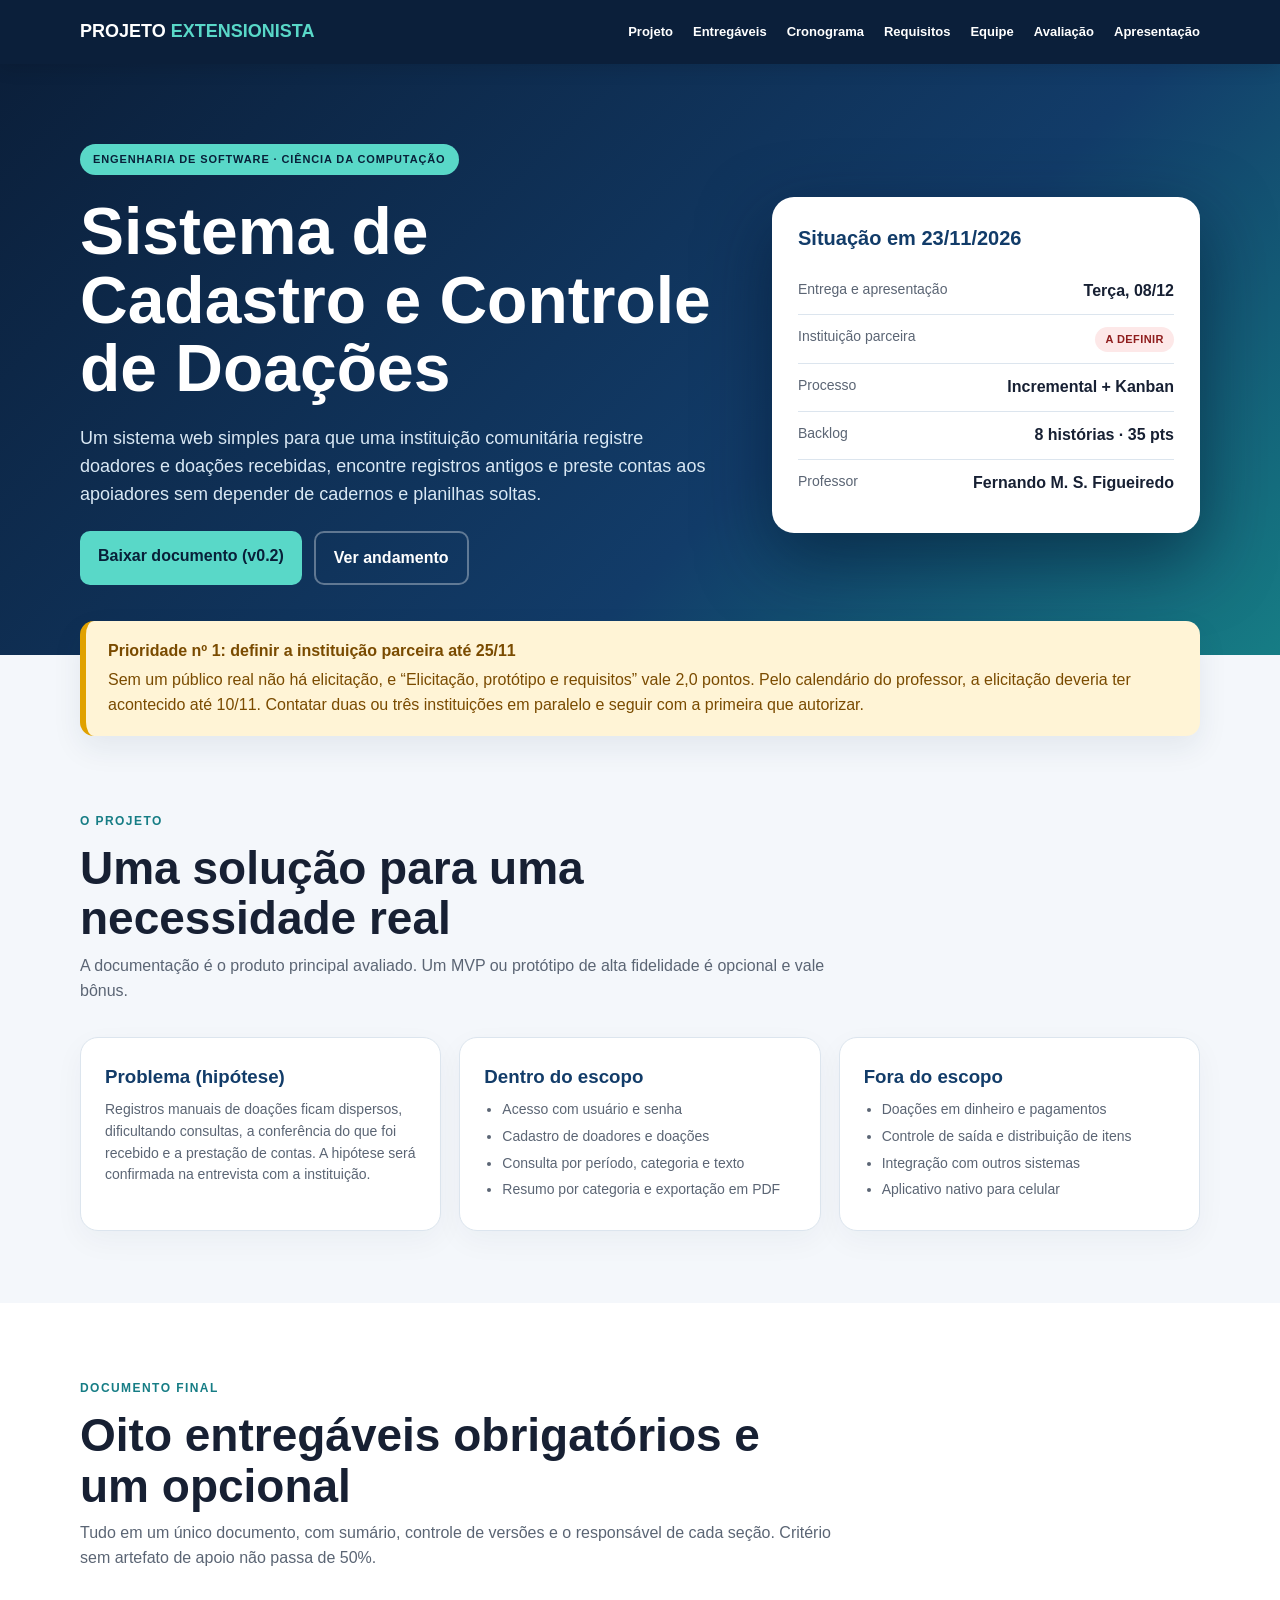
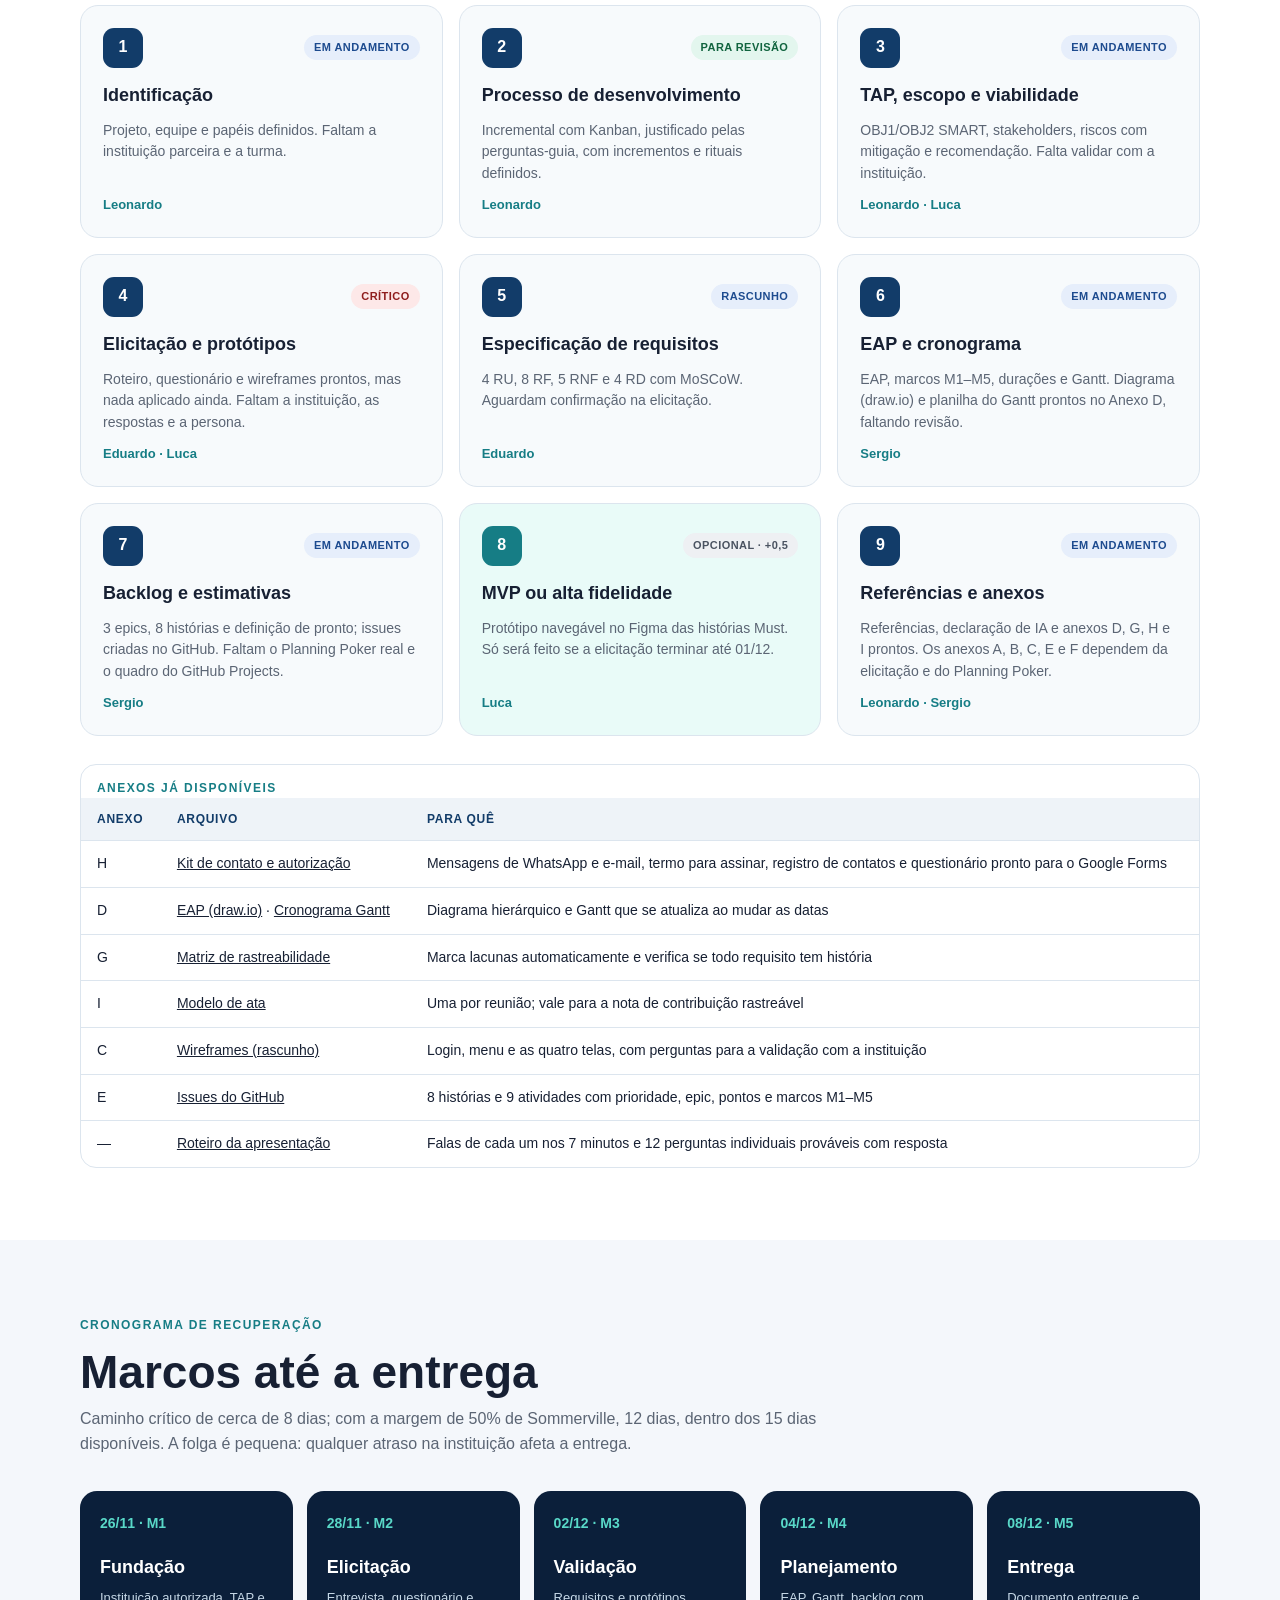
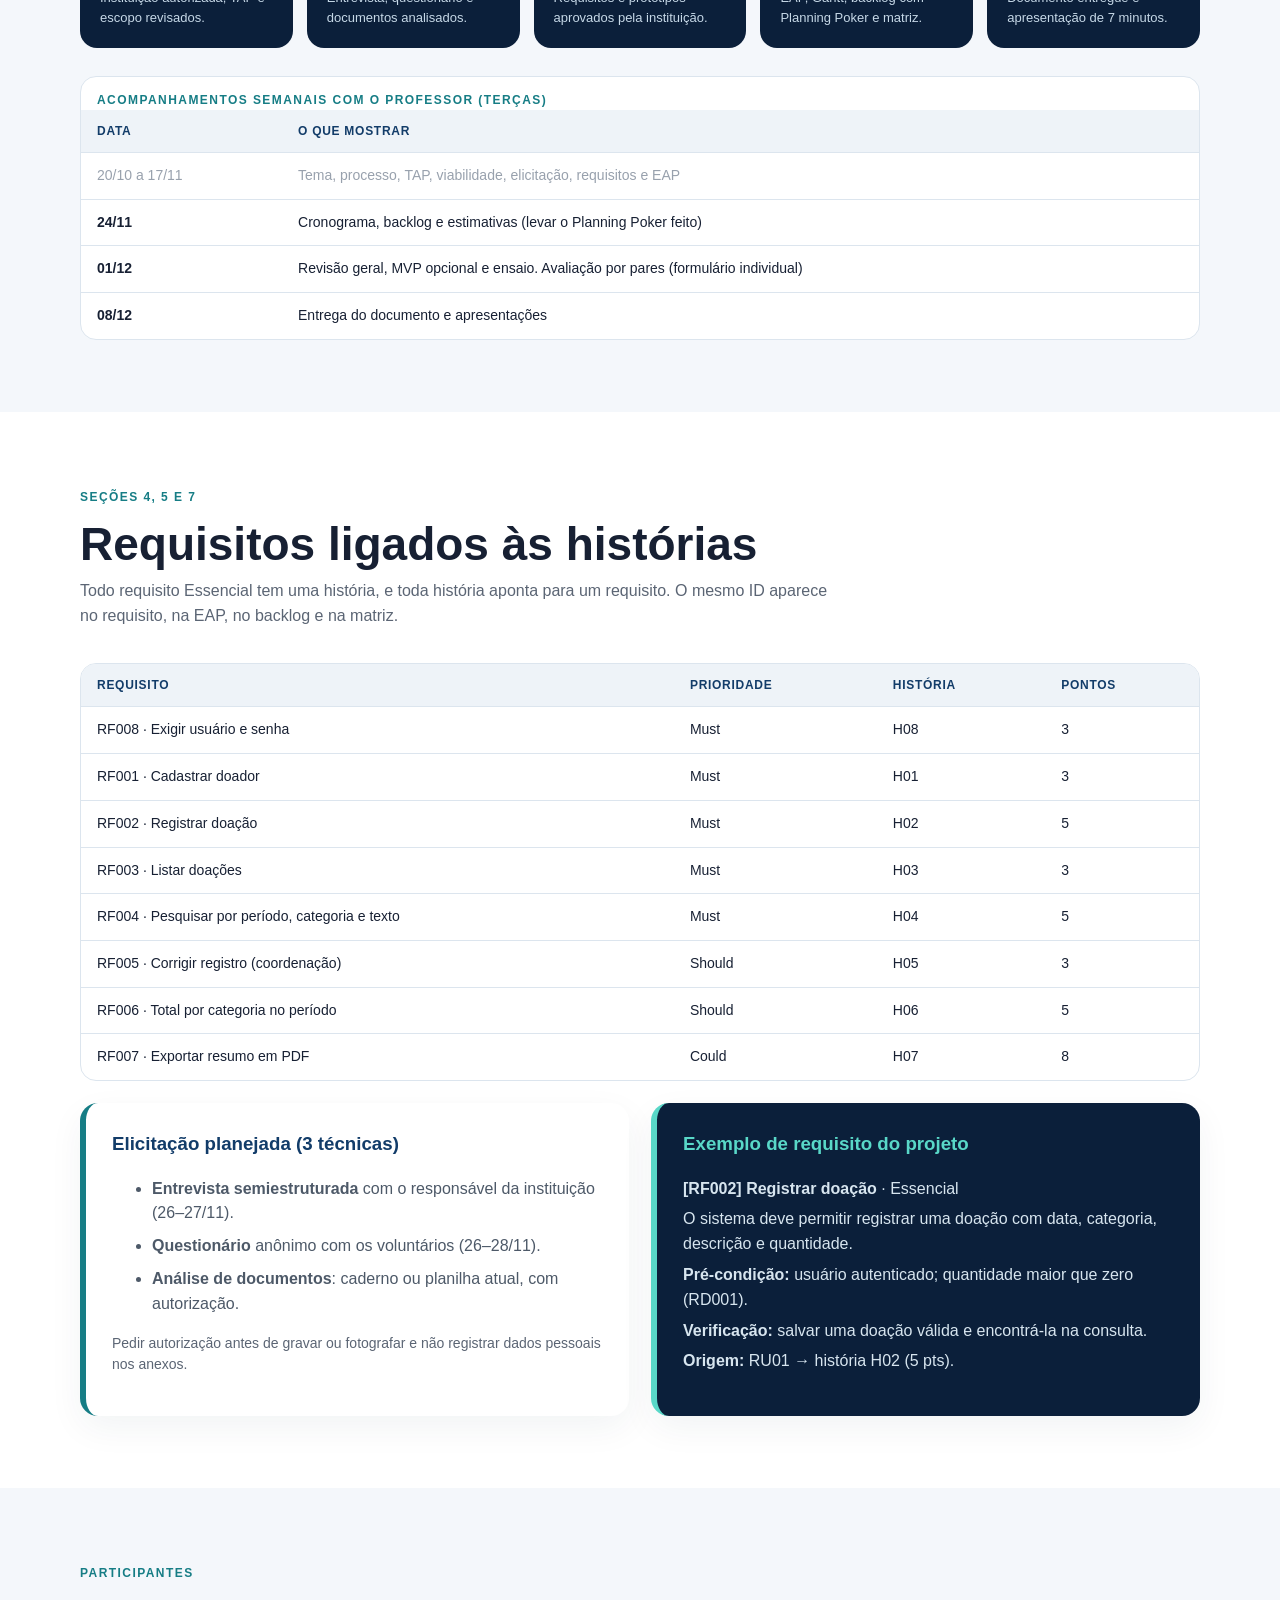
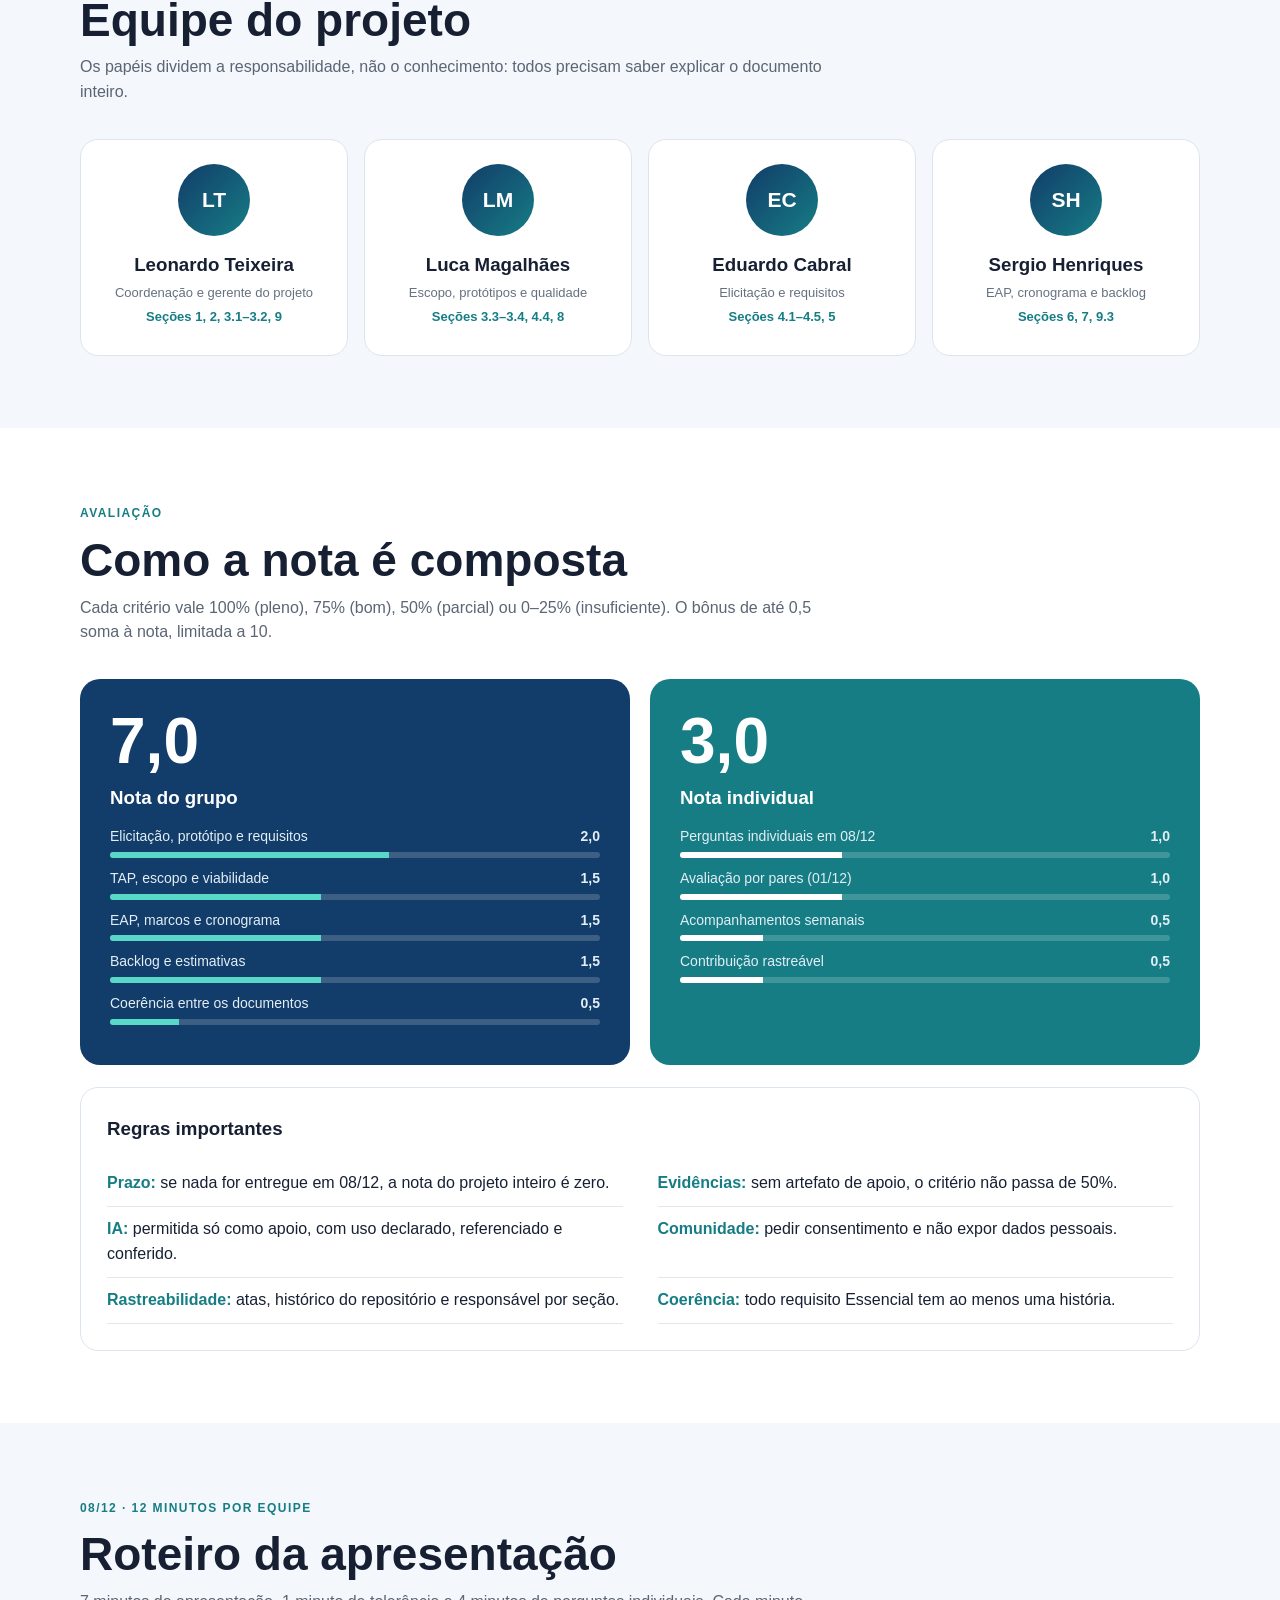
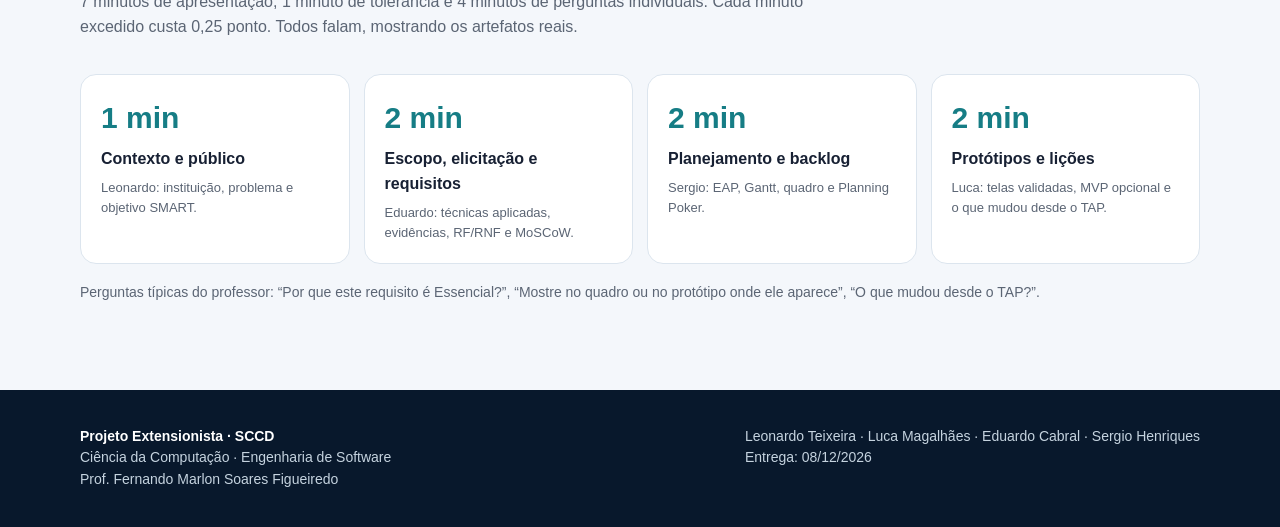
==== index.html @ d663e495 "Adiciona wireframes, roteiro da apresentação e link do backlog - anexos/C_Wireframes_rascunho.drawio" ====
<!DOCTYPE html>
<html lang="pt-BR">
<head>
<meta charset="UTF-8">
<meta name="viewport" content="width=device-width, initial-scale=1">
<meta name="description" content="Portal da equipe do Projeto Extensionista de Engenharia de Software: Sistema de Cadastro e Controle de Doações (SCCD).">
<title>SCCD · Projeto Extensionista</title>
<style>
  :root {
    --navy: #0b1f3a;
    --navy-2: #123c69;
    --teal: #167d85;
    --mint: #59d8c8;
    --ink: #172033;
    --muted: #5b6574;
    --line: #dce5ee;
    --bg: #f4f7fb;
    --card: #ffffff;
    --warn-bg: #fff4d6;
    --warn-ink: #7a4b00;
    --ok-bg: #e3f6ee;
    --ok-ink: #11643f;
    --todo-bg: #fde8e8;
    --todo-ink: #8f1d1d;
    --wip-bg: #e6eefb;
    --wip-ink: #1d4b8f;
  }
  * { box-sizing: border-box; }
  html { scroll-behavior: smooth; }
  body {
    margin: 0;
    font-family: Arial, Helvetica, sans-serif;
    background: var(--bg);
    color: var(--ink);
    line-height: 1.55;
  }
  a { color: inherit; }
  .container { width: min(1120px, 100% - 32px); margin: auto; }
  section[id], main[id] { scroll-margin-top: 80px; }

  /* Cabeçalho */
  .top { background: var(--navy); color: #fff; position: sticky; top: 0; z-index: 10; box-shadow: 0 3px 18px #0002; }
  .top .container { min-height: 64px; display: flex; align-items: center; justify-content: space-between; gap: 20px; }
  .logo { font-weight: 800; font-size: 18px; text-decoration: none; white-space: nowrap; }
  .logo span { color: var(--mint); }
  .nav { display: flex; gap: 20px; overflow-x: auto; scrollbar-width: none; }
  .nav::-webkit-scrollbar { display: none; }
  .nav a { text-decoration: none; font-size: 13px; font-weight: 700; white-space: nowrap; padding: 8px 0; }
  .nav a:hover, .nav a:focus-visible { color: var(--mint); }

  /* Hero */
  .hero { background: linear-gradient(135deg, var(--navy) 0%, var(--navy-2) 62%, var(--teal) 100%); color: #fff; padding: 80px 0 70px; }
  .hero-grid { display: grid; grid-template-columns: 1.2fr .8fr; gap: 50px; align-items: center; }
  .pill { display: inline-block; background: var(--mint); color: #082039; border-radius: 99px; padding: 7px 13px; font-size: 11px; font-weight: 800; letter-spacing: .08em; text-transform: uppercase; }
  .hero h1 { font-size: clamp(38px, 5.5vw, 66px); line-height: 1.04; margin: 22px 0; }
  .hero p { font-size: 18px; color: #d9e8f4; max-width: 680px; }
  .btns { display: flex; flex-wrap: wrap; gap: 12px; margin-top: 22px; }
  .btn { display: inline-block; background: var(--mint); color: #082039; text-decoration: none; font-weight: 800; padding: 13px 18px; border-radius: 10px; }
  .btn.ghost { background: transparent; color: #fff; border: 2px solid #ffffff55; }
  .hero-card { background: var(--card); color: var(--ink); border-radius: 22px; padding: 26px; box-shadow: 0 25px 70px #00152b88; }
  .hero-card h2 { margin: 0 0 14px; color: var(--navy-2); font-size: 20px; }
  .hero-card dl { margin: 0; }
  .hero-card dl div { display: flex; justify-content: space-between; gap: 14px; padding: 11px 0; border-bottom: 1px solid var(--line); }
  .hero-card dl div:last-child { border: 0; }
  .hero-card dt { color: var(--muted); font-size: 14px; }
  .hero-card dd { margin: 0; font-weight: 700; text-align: right; }

  /* Alerta */
  .alert { background: var(--warn-bg); color: var(--warn-ink); border-left: 6px solid #e0a100; border-radius: 14px; padding: 18px 22px; margin-top: -34px; position: relative; box-shadow: 0 12px 30px #18314f14; }
  .alert strong { display: block; font-size: 16px; margin-bottom: 4px; }
  .alert p { margin: 0; }

  /* Seções */
  .section { padding: 72px 0; }
  .section.alt { background: var(--card); }
  .head { max-width: 760px; margin-bottom: 34px; }
  .kicker { color: var(--teal); font-weight: 800; text-transform: uppercase; letter-spacing: .12em; font-size: 12px; }
  .head h2 { font-size: clamp(30px, 4vw, 46px); line-height: 1.1; margin: 10px 0; }
  .head p { color: var(--muted); margin: 0; }

  .about { display: grid; grid-template-columns: repeat(3, 1fr); gap: 18px; }
  .info { background: var(--card); border: 1px solid var(--line); border-radius: 18px; padding: 24px; box-shadow: 0 10px 30px #18314f0b; }
  .info h3 { margin: 0 0 8px; color: var(--navy-2); }
  .info p, .info li { margin: 0; color: var(--muted); font-size: 14px; }
  .info ul { margin: 0; padding-left: 18px; }
  .info li { margin: 5px 0; }

  /* Status */
  .badge { display: inline-block; font-size: 11px; font-weight: 800; letter-spacing: .04em; text-transform: uppercase; border-radius: 99px; padding: 4px 10px; }
  .b-ok { background: var(--ok-bg); color: var(--ok-ink); }
  .b-wip { background: var(--wip-bg); color: var(--wip-ink); }
  .b-todo { background: var(--todo-bg); color: var(--todo-ink); }
  .b-opt { background: #eef0f3; color: #4a5361; }

  .deliverables { display: grid; grid-template-columns: repeat(3, 1fr); gap: 16px; }
  .card { background: #f7fafc; border: 1px solid var(--line); border-radius: 18px; padding: 22px; display: flex; flex-direction: column; gap: 10px; transition: transform .2s, border-color .2s, box-shadow .2s; }
  .card:hover { transform: translateY(-4px); border-color: var(--mint); box-shadow: 0 15px 35px #18314f17; }
  .card-top { display: flex; align-items: center; justify-content: space-between; gap: 10px; }
  .num { width: 40px; height: 40px; border-radius: 11px; background: var(--navy-2); color: #fff; display: grid; place-items: center; font-weight: 800; }
  .card h3 { font-size: 18px; margin: 4px 0 0; }
  .card p { font-size: 14px; color: var(--muted); margin: 0; }
  .card .who { font-size: 13px; font-weight: 700; color: var(--teal); margin-top: auto; }
  .card.optional { background: #e9fbf8; }
  .card.optional .num { background: var(--teal); }

  /* Cronograma */
  .timeline { display: grid; grid-template-columns: repeat(5, 1fr); gap: 14px; }
  .step { background: var(--navy); color: #fff; border-radius: 17px; padding: 20px; }
  .step .date { color: var(--mint); font-weight: 800; font-size: 14px; }
  .step h3 { margin: 18px 0 6px; font-size: 18px; }
  .step p { font-size: 13px; color: #c6d8e7; margin: 0; }
  .table-wrap { overflow-x: auto; margin-top: 28px; background: var(--card); border: 1px solid var(--line); border-radius: 16px; }
  table { width: 100%; border-collapse: collapse; font-size: 14px; }
  th, td { text-align: left; padding: 12px 16px; border-bottom: 1px solid var(--line); vertical-align: top; }
  th { background: #eef3f8; color: var(--navy-2); font-size: 12px; text-transform: uppercase; letter-spacing: .06em; }
  tr:last-child td { border-bottom: 0; }
  td.past { color: #98a1ad; }

  /* Requisitos */
  .requirements { display: grid; grid-template-columns: 1fr 1fr; gap: 22px; }
  .panel { background: var(--card); border-radius: 18px; padding: 26px; border-left: 6px solid var(--teal); box-shadow: 0 12px 35px #18314f0e; }
  .panel h3 { color: var(--navy-2); margin-top: 0; }
  .panel li { margin: 8px 0; color: #4d5968; }
  .panel.dark { background: var(--navy); color: #fff; border-left-color: var(--mint); }
  .panel.dark h3 { color: var(--mint); }
  .panel.dark p { color: #d7e5ef; margin: 6px 0; }

  /* Equipe */
  .team { display: grid; grid-template-columns: repeat(4, 1fr); gap: 16px; }
  .member { background: var(--card); border-radius: 18px; padding: 24px; border: 1px solid var(--line); text-align: center; }
  .avatar { width: 72px; height: 72px; margin: 0 auto 14px; border-radius: 50%; display: grid; place-items: center; background: linear-gradient(135deg, var(--navy-2), var(--teal)); color: #fff; font-size: 21px; font-weight: 800; }
  .member h3 { margin: 4px 0; }
  .member p { font-size: 13px; color: #667180; margin: 4px 0; }
  .member .secs { font-weight: 700; color: var(--teal); }

  /* Avaliação */
  .score { display: grid; grid-template-columns: 1fr 1fr; gap: 20px; }
  .scorebox { border-radius: 20px; padding: 30px; background: var(--navy-2); color: #fff; }
  .scorebox.green { background: var(--teal); }
  .scorebox strong { font-size: 64px; line-height: 1; }
  .scorebox h3 { margin: 10px 0 14px; }
  .bar-row { display: grid; grid-template-columns: 1fr auto; gap: 4px 12px; font-size: 14px; margin: 10px 0; color: #e3eef6; }
  .bar { grid-column: 1 / -1; height: 6px; background: #ffffff2e; border-radius: 99px; overflow: hidden; }
  .bar i { display: block; height: 100%; background: var(--mint); }
  .scorebox.green .bar i { background: #fff; }
  .rules { margin-top: 22px; background: var(--card); border-radius: 18px; padding: 26px; border: 1px solid var(--line); }
  .rules h3 { margin-top: 0; }
  .rules-grid { display: grid; grid-template-columns: repeat(2, 1fr); gap: 0 35px; }
  .rules p { margin: 0; padding: 10px 0; border-bottom: 1px solid #e1e7ed; }
  .rules b { color: var(--teal); }

  /* Apresentação */
  .pitch { display: grid; grid-template-columns: repeat(4, 1fr); gap: 14px; }
  .slot { background: var(--card); border: 1px solid var(--line); border-radius: 16px; padding: 20px; }
  .slot .min { font-size: 30px; font-weight: 800; color: var(--teal); }
  .slot h3 { margin: 6px 0; font-size: 16px; }
  .slot p { margin: 0; font-size: 13px; color: var(--muted); }
  .note { margin-top: 18px; color: var(--muted); font-size: 14px; }

  .footer { background: #08182c; color: #c5d3df; padding: 36px 0; font-size: 14px; }
  .footer .container { display: flex; justify-content: space-between; gap: 20px; flex-wrap: wrap; }
  .footer strong { color: #fff; }

  @media (max-width: 900px) {
    .hero-grid, .requirements { grid-template-columns: 1fr; }
    .about, .deliverables, .team, .pitch { grid-template-columns: repeat(2, 1fr); }
    .timeline { grid-template-columns: repeat(2, 1fr); }
    .logo { font-size: 16px; }
  }
  @media (max-width: 560px) {
    .about, .deliverables, .team, .score, .rules-grid, .timeline, .pitch { grid-template-columns: 1fr; }
    .top .container { flex-direction: column; align-items: flex-start; gap: 0; padding: 10px 0 2px; }
    .nav { width: 100%; gap: 16px; }
    .hero { padding: 48px 0 64px; }
    .section { padding: 56px 0; }
    .hero-card dl div { flex-direction: column; gap: 2px; }
    .hero-card dd { text-align: left; }
  }
  @media (prefers-reduced-motion: reduce) {
    html { scroll-behavior: auto; }
    .card, .card:hover { transition: none; transform: none; }
  }
</style>
</head>
<body>
<header class="top">
  <div class="container">
    <a class="logo" href="#inicio">PROJETO <span>EXTENSIONISTA</span></a>
    <nav class="nav" aria-label="Seções">
      <a href="#projeto">Projeto</a>
      <a href="#entregaveis">Entregáveis</a>
      <a href="#cronograma">Cronograma</a>
      <a href="#requisitos">Requisitos</a>
      <a href="#equipe">Equipe</a>
      <a href="#avaliacao">Avaliação</a>
      <a href="#apresentacao">Apresentação</a>
    </nav>
  </div>
</header>

<main id="inicio">
<section class="hero">
  <div class="container hero-grid">
    <div>
      <span class="pill">Engenharia de Software · Ciência da Computação</span>
      <h1>Sistema de Cadastro e Controle de Doações</h1>
      <p>Um sistema web simples para que uma instituição comunitária registre doadores e doações recebidas, encontre registros antigos e preste contas aos apoiadores sem depender de cadernos e planilhas soltas.</p>
      <div class="btns">
        <a class="btn" href="Projeto_Extensionista_Controle_de_Doacoes.docx">Baixar documento (v0.2)</a>
        <a class="btn ghost" href="#entregaveis">Ver andamento</a>
      </div>
    </div>
    <aside class="hero-card" aria-label="Resumo do projeto">
      <h2>Situação em 23/11/2026</h2>
      <dl>
        <div><dt>Entrega e apresentação</dt><dd>Terça, 08/12</dd></div>
        <div><dt>Instituição parceira</dt><dd><span class="badge b-todo">A definir</span></dd></div>
        <div><dt>Processo</dt><dd>Incremental + Kanban</dd></div>
        <div><dt>Backlog</dt><dd>8 histórias · 35 pts</dd></div>
        <div><dt>Professor</dt><dd>Fernando M. S. Figueiredo</dd></div>
      </dl>
    </aside>
  </div>
</section>

<div class="container">
  <div class="alert" role="note">
    <strong>Prioridade nº 1: definir a instituição parceira até 25/11</strong>
    <p>Sem um público real não há elicitação, e “Elicitação, protótipo e requisitos” vale 2,0 pontos. Pelo calendário do professor, a elicitação deveria ter acontecido até 10/11. Contatar duas ou três instituições em paralelo e seguir com a primeira que autorizar.</p>
  </div>
</div>

<section class="section" id="projeto">
  <div class="container">
    <div class="head">
      <span class="kicker">O projeto</span>
      <h2>Uma solução para uma necessidade real</h2>
      <p>A documentação é o produto principal avaliado. Um MVP ou protótipo de alta fidelidade é opcional e vale bônus.</p>
    </div>
    <div class="about">
      <article class="info">
        <h3>Problema (hipótese)</h3>
        <p>Registros manuais de doações ficam dispersos, dificultando consultas, a conferência do que foi recebido e a prestação de contas. A hipótese será confirmada na entrevista com a instituição.</p>
      </article>
      <article class="info">
        <h3>Dentro do escopo</h3>
        <ul>
          <li>Acesso com usuário e senha</li>
          <li>Cadastro de doadores e doações</li>
          <li>Consulta por período, categoria e texto</li>
          <li>Resumo por categoria e exportação em PDF</li>
        </ul>
      </article>
      <article class="info">
        <h3>Fora do escopo</h3>
        <ul>
          <li>Doações em dinheiro e pagamentos</li>
          <li>Controle de saída e distribuição de itens</li>
          <li>Integração com outros sistemas</li>
          <li>Aplicativo nativo para celular</li>
        </ul>
      </article>
    </div>
  </div>
</section>

<section class="section alt" id="entregaveis">
  <div class="container">
    <div class="head">
      <span class="kicker">Documento final</span>
      <h2>Oito entregáveis obrigatórios e um opcional</h2>
      <p>Tudo em um único documento, com sumário, controle de versões e o responsável de cada seção. Critério sem artefato de apoio não passa de 50%.</p>
    </div>
    <div class="deliverables">
      <article class="card">
        <div class="card-top"><span class="num">1</span><span class="badge b-wip">Em andamento</span></div>
        <h3>Identificação</h3>
        <p>Projeto, equipe e papéis definidos. Faltam a instituição parceira e a turma.</p>
        <span class="who">Leonardo</span>
      </article>
      <article class="card">
        <div class="card-top"><span class="num">2</span><span class="badge b-ok">Para revisão</span></div>
        <h3>Processo de desenvolvimento</h3>
        <p>Incremental com Kanban, justificado pelas perguntas-guia, com incrementos e rituais definidos.</p>
        <span class="who">Leonardo</span>
      </article>
      <article class="card">
        <div class="card-top"><span class="num">3</span><span class="badge b-wip">Em andamento</span></div>
        <h3>TAP, escopo e viabilidade</h3>
        <p>OBJ1/OBJ2 SMART, stakeholders, riscos com mitigação e recomendação. Falta validar com a instituição.</p>
        <span class="who">Leonardo · Luca</span>
      </article>
      <article class="card">
        <div class="card-top"><span class="num">4</span><span class="badge b-todo">Crítico</span></div>
        <h3>Elicitação e protótipos</h3>
        <p>Roteiro, questionário e wireframes prontos, mas nada aplicado ainda. Faltam a instituição, as respostas e a persona.</p>
        <span class="who">Eduardo · Luca</span>
      </article>
      <article class="card">
        <div class="card-top"><span class="num">5</span><span class="badge b-wip">Rascunho</span></div>
        <h3>Especificação de requisitos</h3>
        <p>4 RU, 8 RF, 5 RNF e 4 RD com MoSCoW. Aguardam confirmação na elicitação.</p>
        <span class="who">Eduardo</span>
      </article>
      <article class="card">
        <div class="card-top"><span class="num">6</span><span class="badge b-wip">Em andamento</span></div>
        <h3>EAP e cronograma</h3>
        <p>EAP, marcos M1–M5, durações e Gantt. Diagrama (draw.io) e planilha do Gantt prontos no Anexo D, faltando revisão.</p>
        <span class="who">Sergio</span>
      </article>
      <article class="card">
        <div class="card-top"><span class="num">7</span><span class="badge b-wip">Em andamento</span></div>
        <h3>Backlog e estimativas</h3>
        <p>3 epics, 8 histórias e definição de pronto; issues criadas no GitHub. Faltam o Planning Poker real e o quadro do GitHub Projects.</p>
        <span class="who">Sergio</span>
      </article>
      <article class="card optional">
        <div class="card-top"><span class="num">8</span><span class="badge b-opt">Opcional · +0,5</span></div>
        <h3>MVP ou alta fidelidade</h3>
        <p>Protótipo navegável no Figma das histórias Must. Só será feito se a elicitação terminar até 01/12.</p>
        <span class="who">Luca</span>
      </article>
      <article class="card">
        <div class="card-top"><span class="num">9</span><span class="badge b-wip">Em andamento</span></div>
        <h3>Referências e anexos</h3>
        <p>Referências, declaração de IA e anexos D, G, H e I prontos. Os anexos A, B, C, E e F dependem da elicitação e do Planning Poker.</p>
        <span class="who">Leonardo · Sergio</span>
      </article>
    </div>
    <div class="table-wrap">
      <table>
        <caption class="kicker" style="text-align:left;padding:14px 16px 0">Anexos já disponíveis</caption>
        <thead><tr><th>Anexo</th><th>Arquivo</th><th>Para quê</th></tr></thead>
        <tbody>
          <tr><td>H</td><td><a href="anexos/H_Kit_de_contato_e_autorizacao.docx">Kit de contato e autorização</a></td><td>Mensagens de WhatsApp e e-mail, termo para assinar, registro de contatos e questionário pronto para o Google Forms</td></tr>
          <tr><td>D</td><td><a href="anexos/D_EAP.drawio">EAP (draw.io)</a> · <a href="anexos/D_Cronograma_Gantt.xlsx">Cronograma Gantt</a></td><td>Diagrama hierárquico e Gantt que se atualiza ao mudar as datas</td></tr>
          <tr><td>G</td><td><a href="anexos/G_Matriz_de_rastreabilidade.xlsx">Matriz de rastreabilidade</a></td><td>Marca lacunas automaticamente e verifica se todo requisito tem história</td></tr>
          <tr><td>I</td><td><a href="anexos/I_Modelo_de_ata.docx">Modelo de ata</a></td><td>Uma por reunião; vale para a nota de contribuição rastreável</td></tr>
          <tr><td>C</td><td><a href="anexos/C_Wireframes_rascunho.drawio">Wireframes (rascunho)</a></td><td>Login, menu e as quatro telas, com perguntas para a validação com a instituição</td></tr>
          <tr><td>E</td><td><a href="https://github.com/leonardoteixeira01/trabalho-/issues">Issues do GitHub</a></td><td>8 histórias e 9 atividades com prioridade, epic, pontos e marcos M1–M5</td></tr>
          <tr><td>—</td><td><a href="anexos/Roteiro_da_apresentacao.docx">Roteiro da apresentação</a></td><td>Falas de cada um nos 7 minutos e 12 perguntas individuais prováveis com resposta</td></tr>
        </tbody>
      </table>
    </div>
  </div>
</section>

<section class="section" id="cronograma">
  <div class="container">
    <div class="head">
      <span class="kicker">Cronograma de recuperação</span>
      <h2>Marcos até a entrega</h2>
      <p>Caminho crítico de cerca de 8 dias; com a margem de 50% de Sommerville, 12 dias, dentro dos 15 dias disponíveis. A folga é pequena: qualquer atraso na instituição afeta a entrega.</p>
    </div>
    <div class="timeline">
      <article class="step"><span class="date">26/11 · M1</span><h3>Fundação</h3><p>Instituição autorizada, TAP e escopo revisados.</p></article>
      <article class="step"><span class="date">28/11 · M2</span><h3>Elicitação</h3><p>Entrevista, questionário e documentos analisados.</p></article>
      <article class="step"><span class="date">02/12 · M3</span><h3>Validação</h3><p>Requisitos e protótipos aprovados pela instituição.</p></article>
      <article class="step"><span class="date">04/12 · M4</span><h3>Planejamento</h3><p>EAP, Gantt, backlog com Planning Poker e matriz.</p></article>
      <article class="step"><span class="date">08/12 · M5</span><h3>Entrega</h3><p>Documento entregue e apresentação de 7 minutos.</p></article>
    </div>
    <div class="table-wrap">
      <table>
        <caption class="kicker" style="text-align:left;padding:14px 16px 0">Acompanhamentos semanais com o professor (terças)</caption>
        <thead><tr><th>Data</th><th>O que mostrar</th></tr></thead>
        <tbody>
          <tr><td class="past">20/10 a 17/11</td><td class="past">Tema, processo, TAP, viabilidade, elicitação, requisitos e EAP</td></tr>
          <tr><td><b>24/11</b></td><td>Cronograma, backlog e estimativas (levar o Planning Poker feito)</td></tr>
          <tr><td><b>01/12</b></td><td>Revisão geral, MVP opcional e ensaio. Avaliação por pares (formulário individual)</td></tr>
          <tr><td><b>08/12</b></td><td>Entrega do documento e apresentações</td></tr>
        </tbody>
      </table>
    </div>
  </div>
</section>

<section class="section alt" id="requisitos">
  <div class="container">
    <div class="head">
      <span class="kicker">Seções 4, 5 e 7</span>
      <h2>Requisitos ligados às histórias</h2>
      <p>Todo requisito Essencial tem uma história, e toda história aponta para um requisito. O mesmo ID aparece no requisito, na EAP, no backlog e na matriz.</p>
    </div>
    <div class="table-wrap" style="margin-top:0">
      <table>
        <thead><tr><th>Requisito</th><th>Prioridade</th><th>História</th><th>Pontos</th></tr></thead>
        <tbody>
          <tr><td>RF008 · Exigir usuário e senha</td><td>Must</td><td>H08</td><td>3</td></tr>
          <tr><td>RF001 · Cadastrar doador</td><td>Must</td><td>H01</td><td>3</td></tr>
          <tr><td>RF002 · Registrar doação</td><td>Must</td><td>H02</td><td>5</td></tr>
          <tr><td>RF003 · Listar doações</td><td>Must</td><td>H03</td><td>3</td></tr>
          <tr><td>RF004 · Pesquisar por período, categoria e texto</td><td>Must</td><td>H04</td><td>5</td></tr>
          <tr><td>RF005 · Corrigir registro (coordenação)</td><td>Should</td><td>H05</td><td>3</td></tr>
          <tr><td>RF006 · Total por categoria no período</td><td>Should</td><td>H06</td><td>5</td></tr>
          <tr><td>RF007 · Exportar resumo em PDF</td><td>Could</td><td>H07</td><td>8</td></tr>
        </tbody>
      </table>
    </div>
    <div class="requirements" style="margin-top:22px">
      <article class="panel">
        <h3>Elicitação planejada (3 técnicas)</h3>
        <ul>
          <li><b>Entrevista semiestruturada</b> com o responsável da instituição (26–27/11).</li>
          <li><b>Questionário</b> anônimo com os voluntários (26–28/11).</li>
          <li><b>Análise de documentos</b>: caderno ou planilha atual, com autorização.</li>
        </ul>
        <p style="color:var(--muted);font-size:14px">Pedir autorização antes de gravar ou fotografar e não registrar dados pessoais nos anexos.</p>
      </article>
      <article class="panel dark">
        <h3>Exemplo de requisito do projeto</h3>
        <p><b>[RF002] Registrar doação</b> · Essencial</p>
        <p>O sistema deve permitir registrar uma doação com data, categoria, descrição e quantidade.</p>
        <p><b>Pré-condição:</b> usuário autenticado; quantidade maior que zero (RD001).</p>
        <p><b>Verificação:</b> salvar uma doação válida e encontrá-la na consulta.</p>
        <p><b>Origem:</b> RU01 → história H02 (5 pts).</p>
      </article>
    </div>
  </div>
</section>

<section class="section" id="equipe">
  <div class="container">
    <div class="head">
      <span class="kicker">Participantes</span>
      <h2>Equipe do projeto</h2>
      <p>Os papéis dividem a responsabilidade, não o conhecimento: todos precisam saber explicar o documento inteiro.</p>
    </div>
    <div class="team">
      <article class="member"><div class="avatar">LT</div><h3>Leonardo Teixeira</h3><p>Coordenação e gerente do projeto</p><p class="secs">Seções 1, 2, 3.1–3.2, 9</p></article>
      <article class="member"><div class="avatar">LM</div><h3>Luca Magalhães</h3><p>Escopo, protótipos e qualidade</p><p class="secs">Seções 3.3–3.4, 4.4, 8</p></article>
      <article class="member"><div class="avatar">EC</div><h3>Eduardo Cabral</h3><p>Elicitação e requisitos</p><p class="secs">Seções 4.1–4.5, 5</p></article>
      <article class="member"><div class="avatar">SH</div><h3>Sergio Henriques</h3><p>EAP, cronograma e backlog</p><p class="secs">Seções 6, 7, 9.3</p></article>
    </div>
  </div>
</section>

<section class="section alt" id="avaliacao">
  <div class="container">
    <div class="head">
      <span class="kicker">Avaliação</span>
      <h2>Como a nota é composta</h2>
      <p>Cada critério vale 100% (pleno), 75% (bom), 50% (parcial) ou 0–25% (insuficiente). O bônus de até 0,5 soma à nota, limitada a 10.</p>
    </div>
    <div class="score">
      <article class="scorebox">
        <strong>7,0</strong>
        <h3>Nota do grupo</h3>
        <div class="bar-row"><span>Elicitação, protótipo e requisitos</span><b>2,0</b><span class="bar"><i style="width:57%"></i></span></div>
        <div class="bar-row"><span>TAP, escopo e viabilidade</span><b>1,5</b><span class="bar"><i style="width:43%"></i></span></div>
        <div class="bar-row"><span>EAP, marcos e cronograma</span><b>1,5</b><span class="bar"><i style="width:43%"></i></span></div>
        <div class="bar-row"><span>Backlog e estimativas</span><b>1,5</b><span class="bar"><i style="width:43%"></i></span></div>
        <div class="bar-row"><span>Coerência entre os documentos</span><b>0,5</b><span class="bar"><i style="width:14%"></i></span></div>
      </article>
      <article class="scorebox green">
        <strong>3,0</strong>
        <h3>Nota individual</h3>
        <div class="bar-row"><span>Perguntas individuais em 08/12</span><b>1,0</b><span class="bar"><i style="width:33%"></i></span></div>
        <div class="bar-row"><span>Avaliação por pares (01/12)</span><b>1,0</b><span class="bar"><i style="width:33%"></i></span></div>
        <div class="bar-row"><span>Acompanhamentos semanais</span><b>0,5</b><span class="bar"><i style="width:17%"></i></span></div>
        <div class="bar-row"><span>Contribuição rastreável</span><b>0,5</b><span class="bar"><i style="width:17%"></i></span></div>
      </article>
    </div>
    <div class="rules">
      <h3>Regras importantes</h3>
      <div class="rules-grid">
        <p><b>Prazo:</b> se nada for entregue em 08/12, a nota do projeto inteiro é zero.</p>
        <p><b>Evidências:</b> sem artefato de apoio, o critério não passa de 50%.</p>
        <p><b>IA:</b> permitida só como apoio, com uso declarado, referenciado e conferido.</p>
        <p><b>Comunidade:</b> pedir consentimento e não expor dados pessoais.</p>
        <p><b>Rastreabilidade:</b> atas, histórico do repositório e responsável por seção.</p>
        <p><b>Coerência:</b> todo requisito Essencial tem ao menos uma história.</p>
      </div>
    </div>
  </div>
</section>

<section class="section" id="apresentacao">
  <div class="container">
    <div class="head">
      <span class="kicker">08/12 · 12 minutos por equipe</span>
      <h2>Roteiro da apresentação</h2>
      <p>7 minutos de apresentação, 1 minuto de tolerância e 4 minutos de perguntas individuais. Cada minuto excedido custa 0,25 ponto. Todos falam, mostrando os artefatos reais.</p>
    </div>
    <div class="pitch">
      <article class="slot"><span class="min">1 min</span><h3>Contexto e público</h3><p>Leonardo: instituição, problema e objetivo SMART.</p></article>
      <article class="slot"><span class="min">2 min</span><h3>Escopo, elicitação e requisitos</h3><p>Eduardo: técnicas aplicadas, evidências, RF/RNF e MoSCoW.</p></article>
      <article class="slot"><span class="min">2 min</span><h3>Planejamento e backlog</h3><p>Sergio: EAP, Gantt, quadro e Planning Poker.</p></article>
      <article class="slot"><span class="min">2 min</span><h3>Protótipos e lições</h3><p>Luca: telas validadas, MVP opcional e o que mudou desde o TAP.</p></article>
    </div>
    <p class="note">Perguntas típicas do professor: “Por que este requisito é Essencial?”, “Mostre no quadro ou no protótipo onde ele aparece”, “O que mudou desde o TAP?”.</p>
  </div>
</section>
</main>

<footer class="footer">
  <div class="container">
    <div><strong>Projeto Extensionista · SCCD</strong><br>Ciência da Computação · Engenharia de Software<br>Prof. Fernando Marlon Soares Figueiredo</div>
    <div>Leonardo Teixeira · Luca Magalhães · Eduardo Cabral · Sergio Henriques<br>Entrega: 08/12/2026</div>
  </div>
</footer>
</body>
</html>
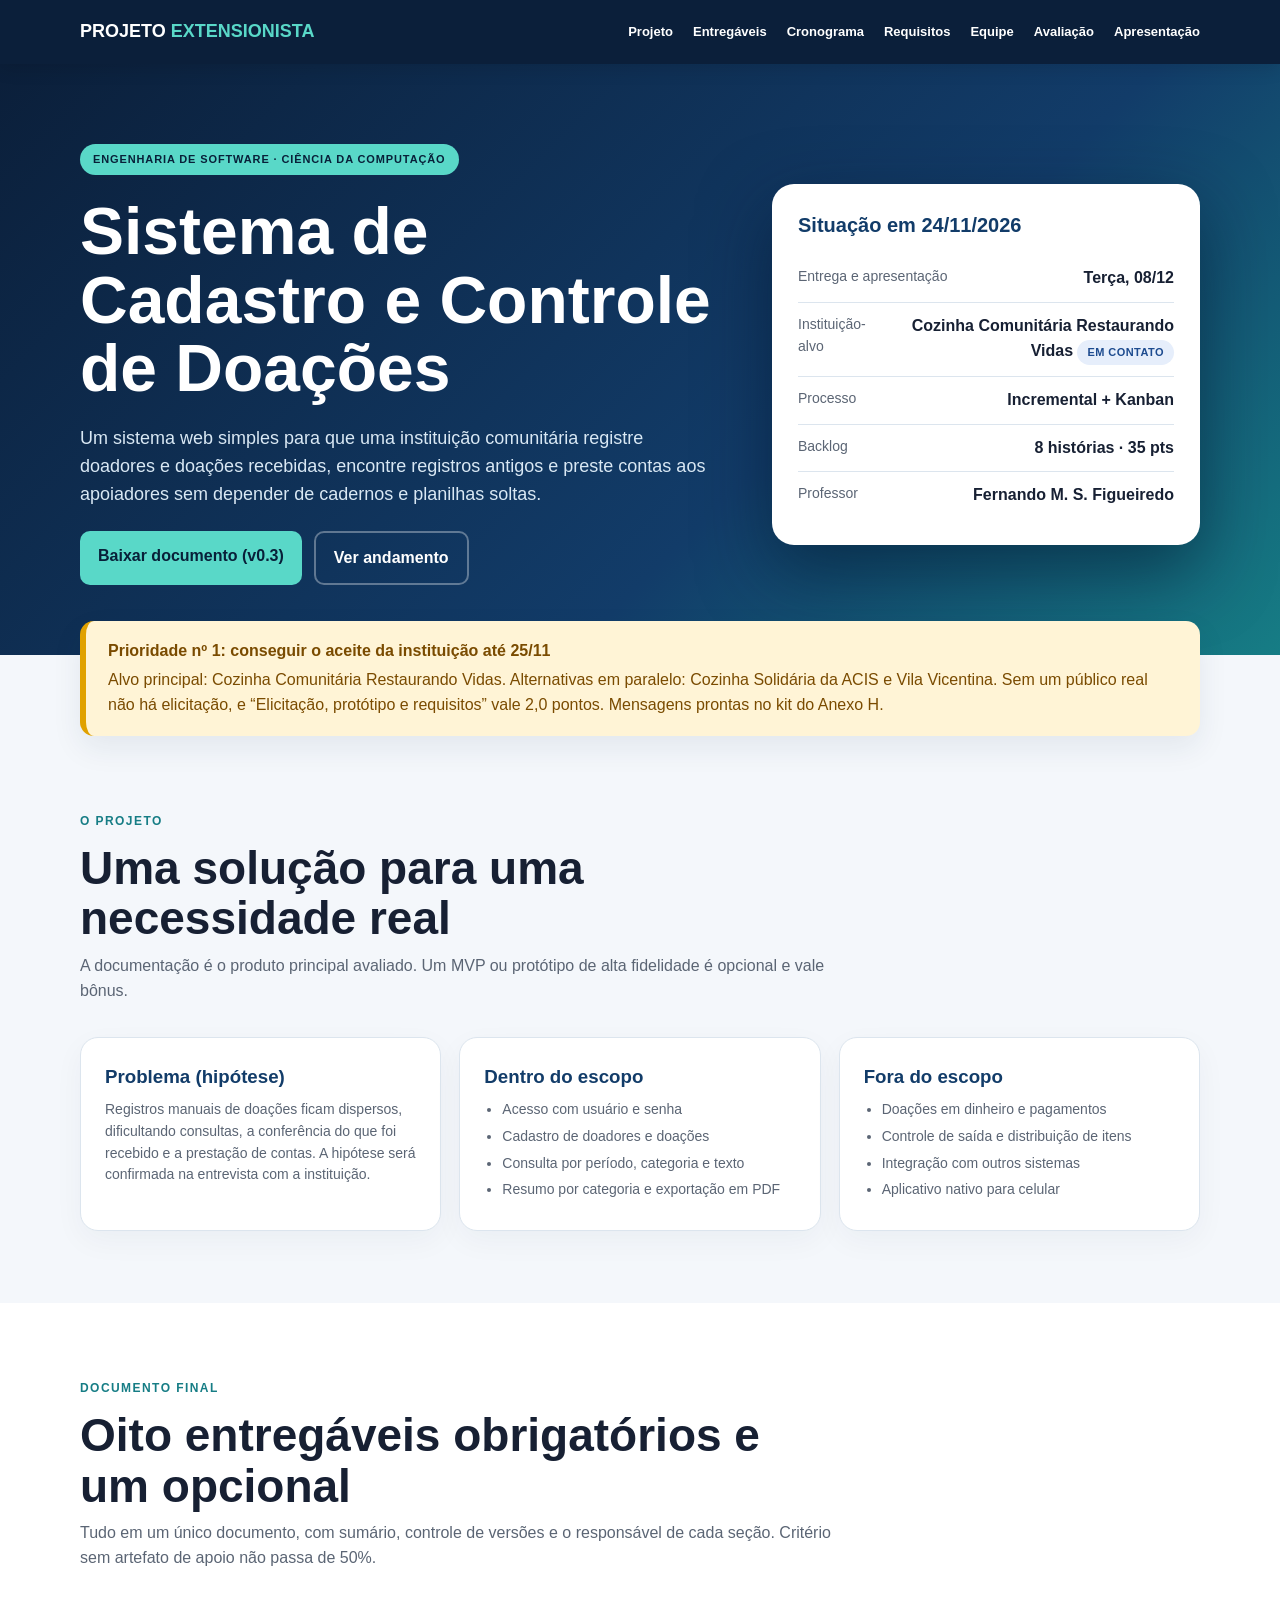
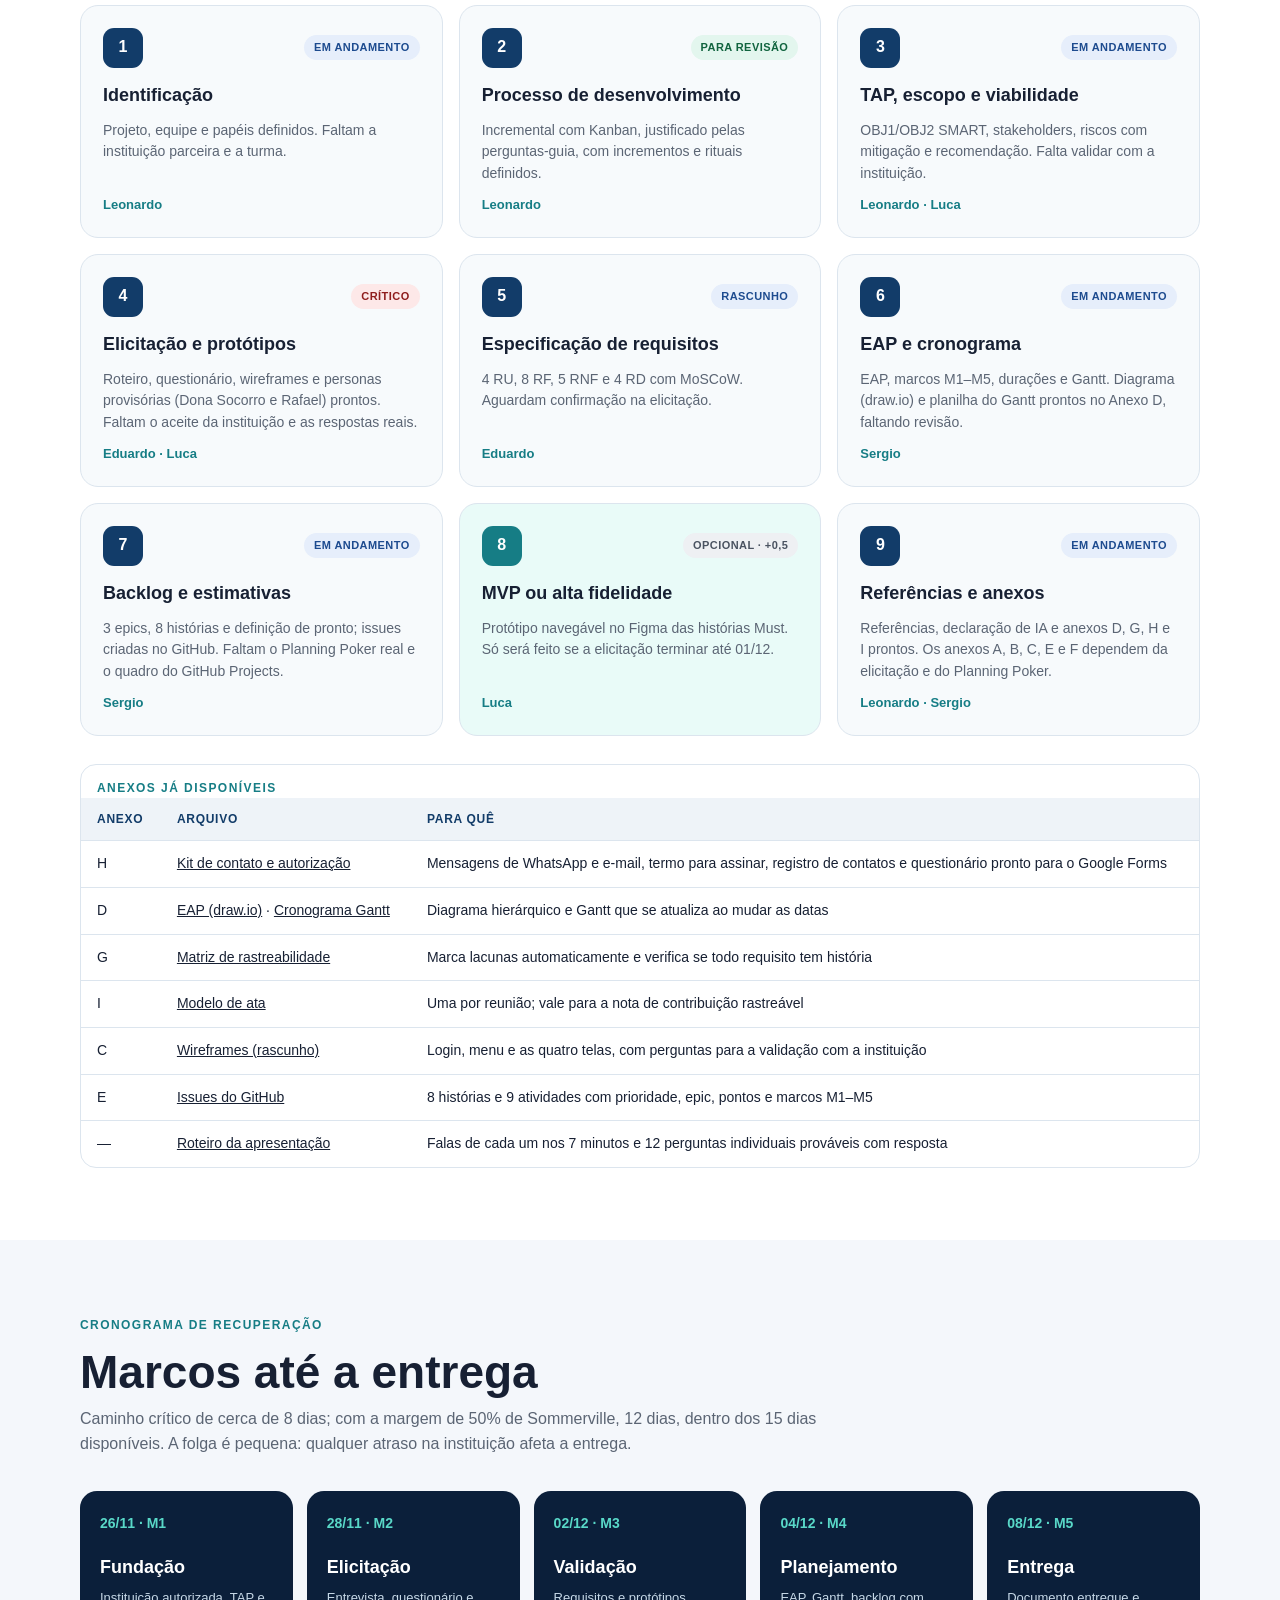
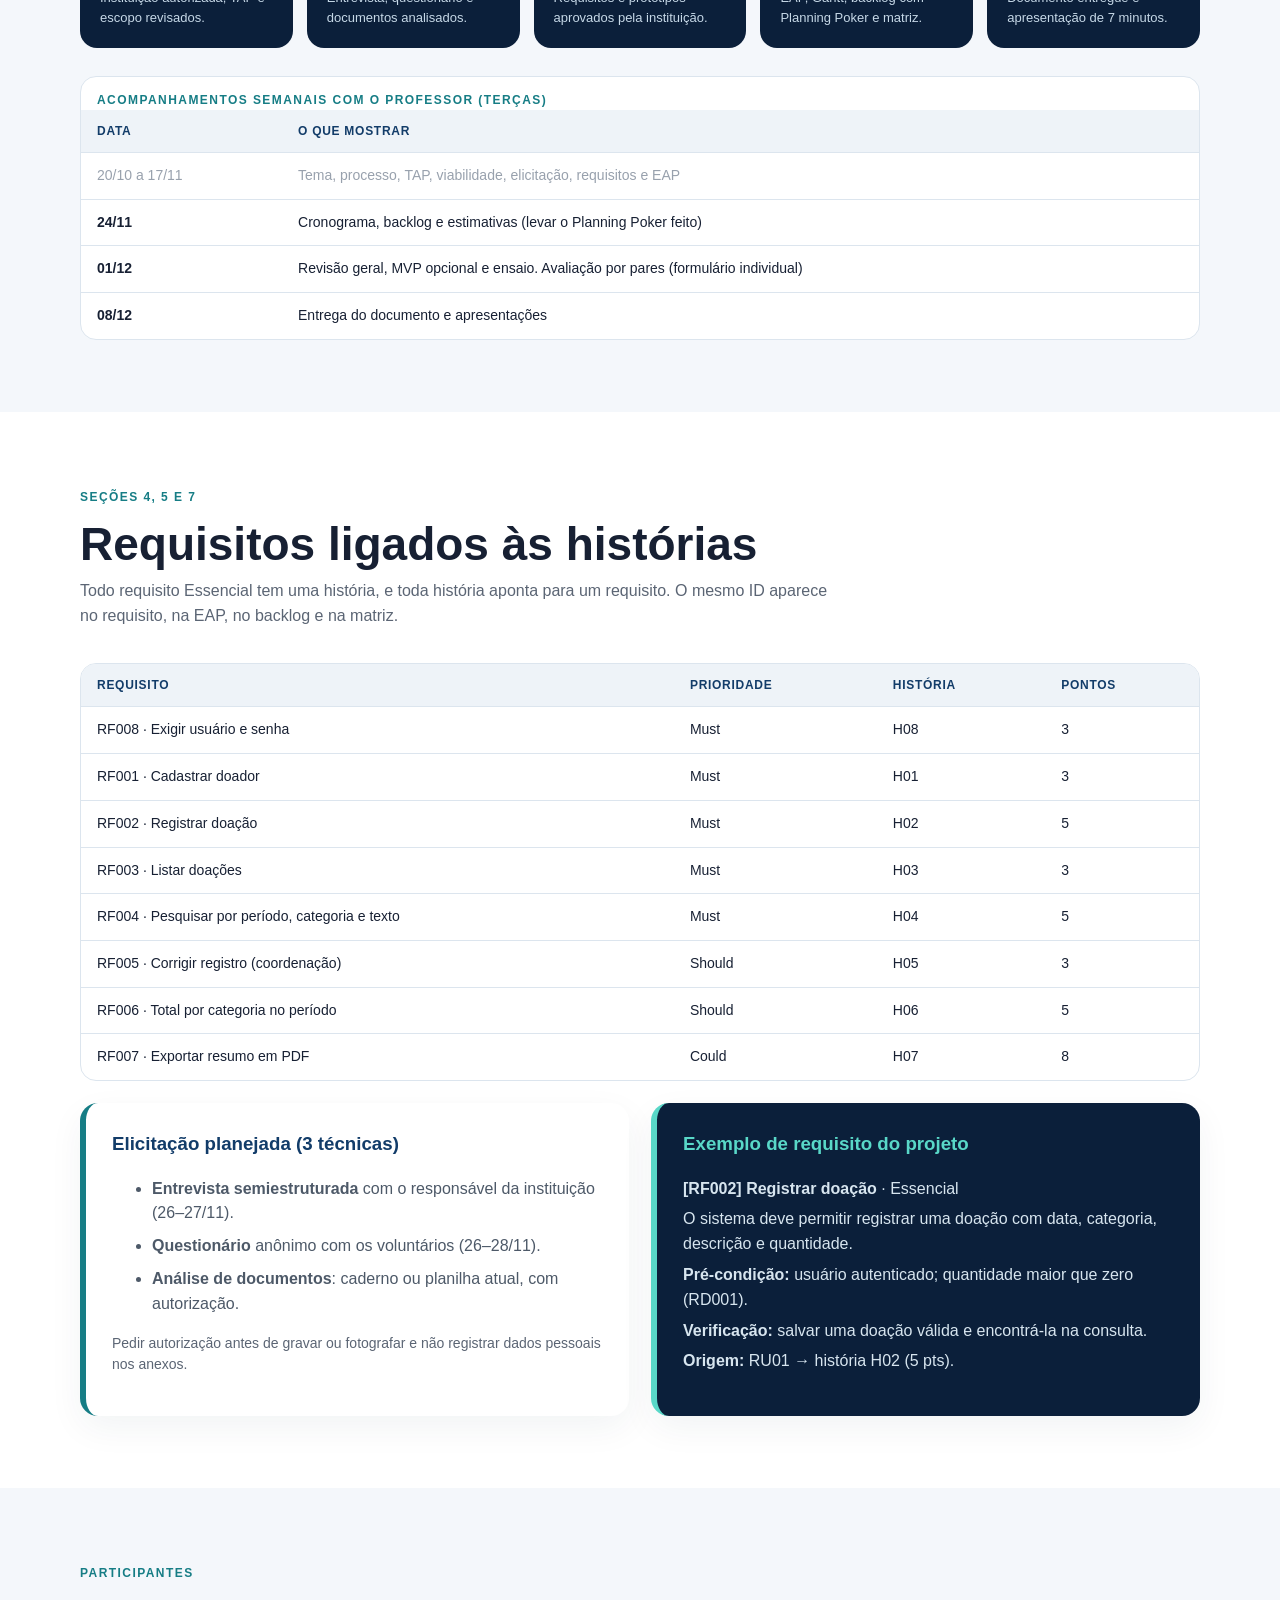
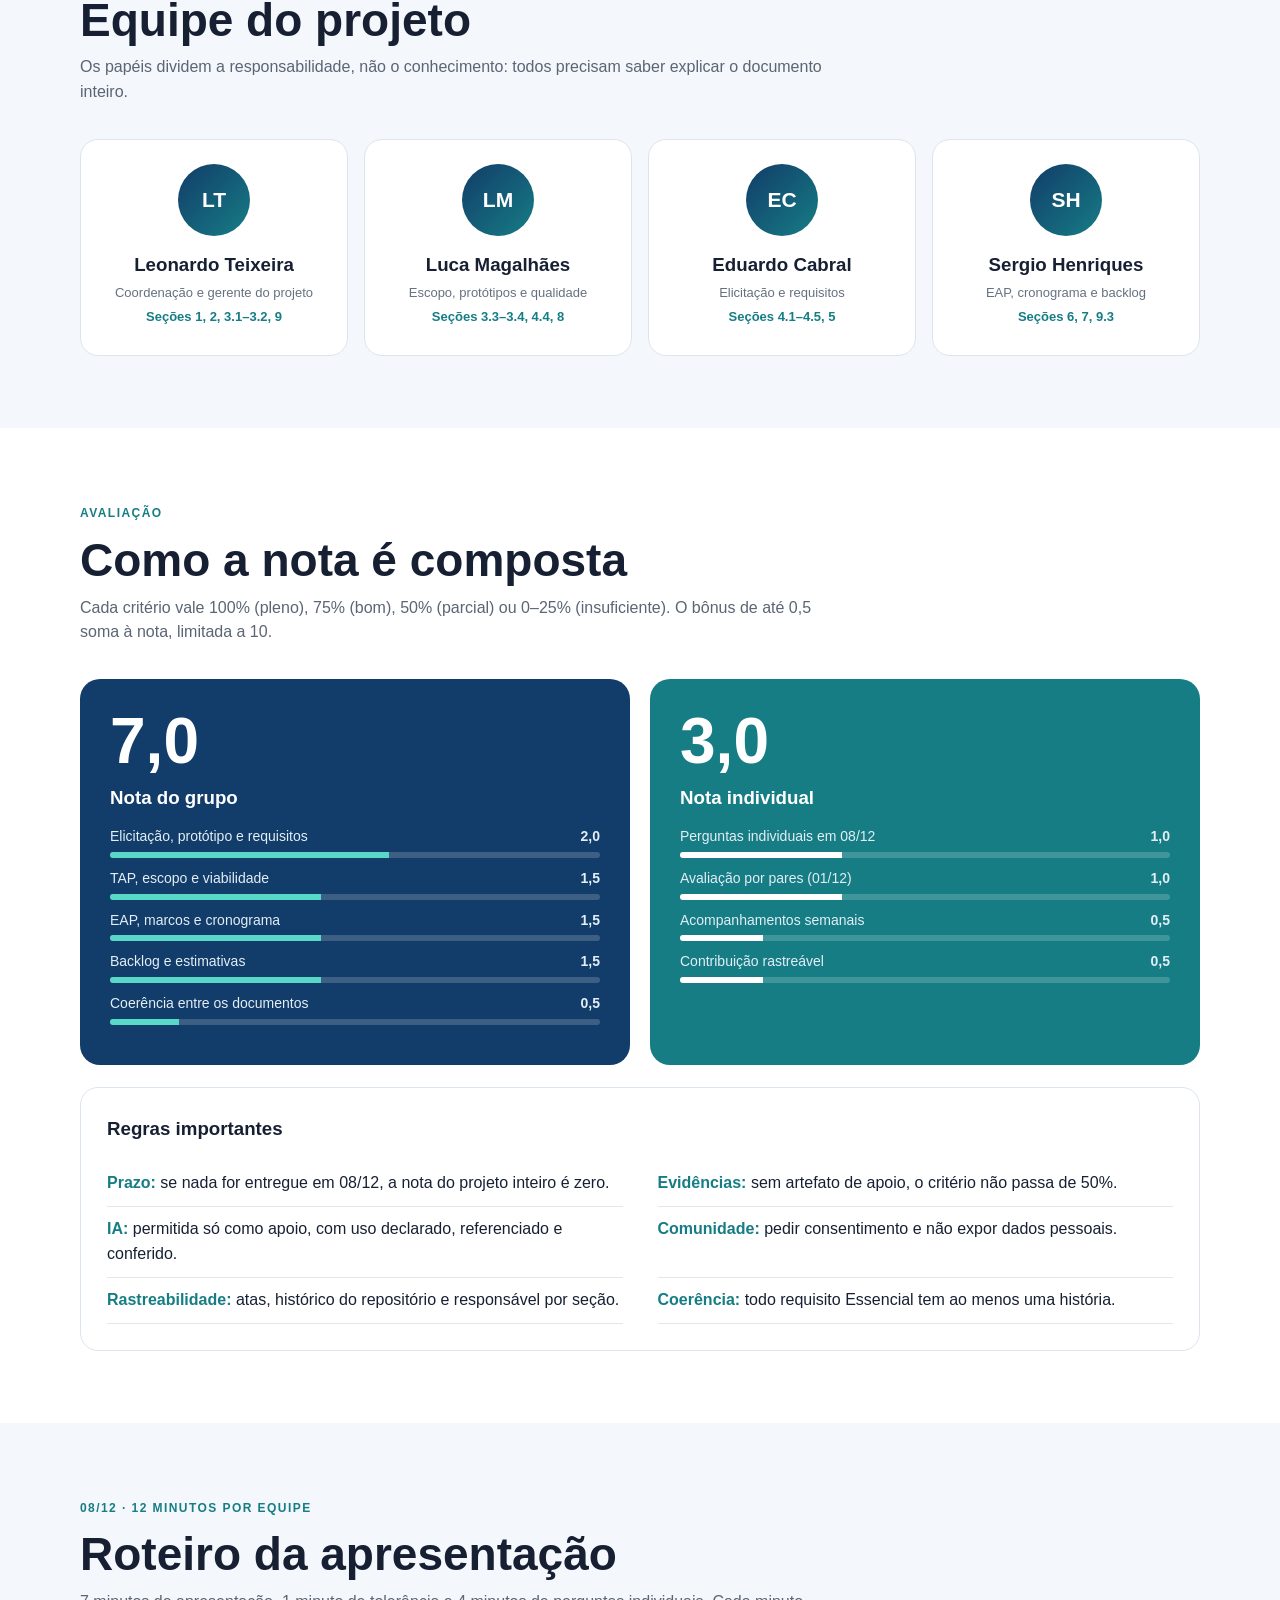
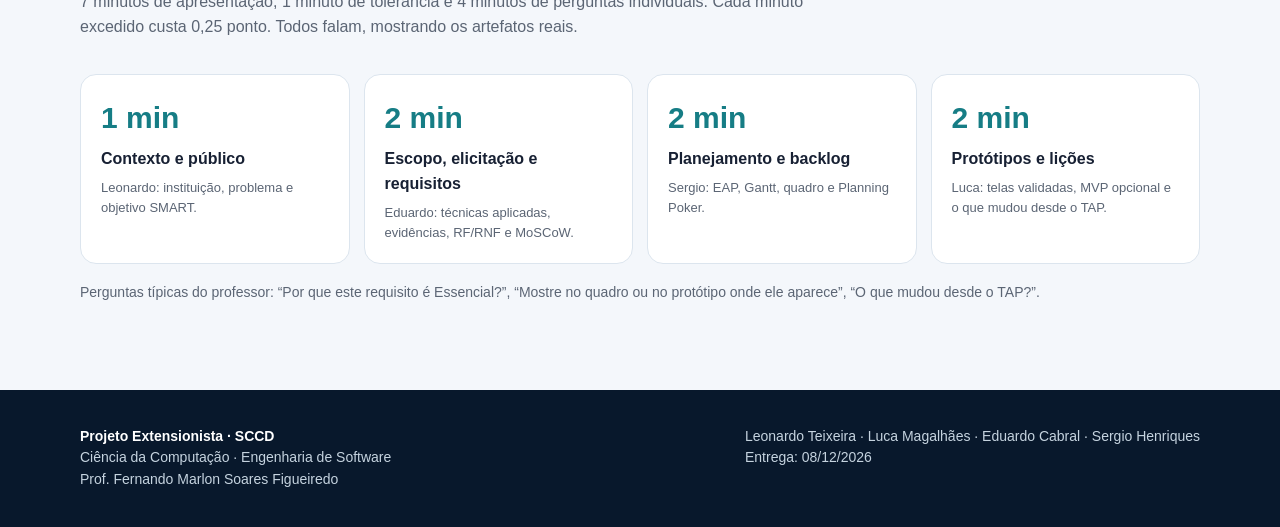
==== commit ab1cb48e: "Define instituição-alvo e personas provisórias (v0.3) - Instituição-alvo: Cozinha Comunitária Restau" ====
--- a/index.html
+++ b/index.html
@@ -206,15 +206,15 @@
       <h1>Sistema de Cadastro e Controle de Doações</h1>
       <p>Um sistema web simples para que uma instituição comunitária registre doadores e doações recebidas, encontre registros antigos e preste contas aos apoiadores sem depender de cadernos e planilhas soltas.</p>
       <div class="btns">
-        <a class="btn" href="Projeto_Extensionista_Controle_de_Doacoes.docx">Baixar documento (v0.2)</a>
+        <a class="btn" href="Projeto_Extensionista_Controle_de_Doacoes.docx">Baixar documento (v0.3)</a>
         <a class="btn ghost" href="#entregaveis">Ver andamento</a>
       </div>
     </div>
     <aside class="hero-card" aria-label="Resumo do projeto">
-      <h2>Situação em 23/11/2026</h2>
+      <h2>Situação em 24/11/2026</h2>
       <dl>
         <div><dt>Entrega e apresentação</dt><dd>Terça, 08/12</dd></div>
-        <div><dt>Instituição parceira</dt><dd><span class="badge b-todo">A definir</span></dd></div>
+        <div><dt>Instituição-alvo</dt><dd>Cozinha Comunitária Restaurando Vidas <span class="badge b-wip">Em contato</span></dd></div>
         <div><dt>Processo</dt><dd>Incremental + Kanban</dd></div>
         <div><dt>Backlog</dt><dd>8 histórias · 35 pts</dd></div>
         <div><dt>Professor</dt><dd>Fernando M. S. Figueiredo</dd></div>
@@ -225,8 +225,8 @@
 
 <div class="container">
   <div class="alert" role="note">
-    <strong>Prioridade nº 1: definir a instituição parceira até 25/11</strong>
-    <p>Sem um público real não há elicitação, e “Elicitação, protótipo e requisitos” vale 2,0 pontos. Pelo calendário do professor, a elicitação deveria ter acontecido até 10/11. Contatar duas ou três instituições em paralelo e seguir com a primeira que autorizar.</p>
+    <strong>Prioridade nº 1: conseguir o aceite da instituição até 25/11</strong>
+    <p>Alvo principal: Cozinha Comunitária Restaurando Vidas. Alternativas em paralelo: Cozinha Solidária da ACIS e Vila Vicentina. Sem um público real não há elicitação, e “Elicitação, protótipo e requisitos” vale 2,0 pontos. Mensagens prontas no kit do Anexo H.</p>
   </div>
 </div>
 
@@ -293,7 +293,7 @@
       <article class="card">
         <div class="card-top"><span class="num">4</span><span class="badge b-todo">Crítico</span></div>
         <h3>Elicitação e protótipos</h3>
-        <p>Roteiro, questionário e wireframes prontos, mas nada aplicado ainda. Faltam a instituição, as respostas e a persona.</p>
+        <p>Roteiro, questionário, wireframes e personas provisórias (Dona Socorro e Rafael) prontos. Faltam o aceite da instituição e as respostas reais.</p>
         <span class="who">Eduardo · Luca</span>
       </article>
       <article class="card">
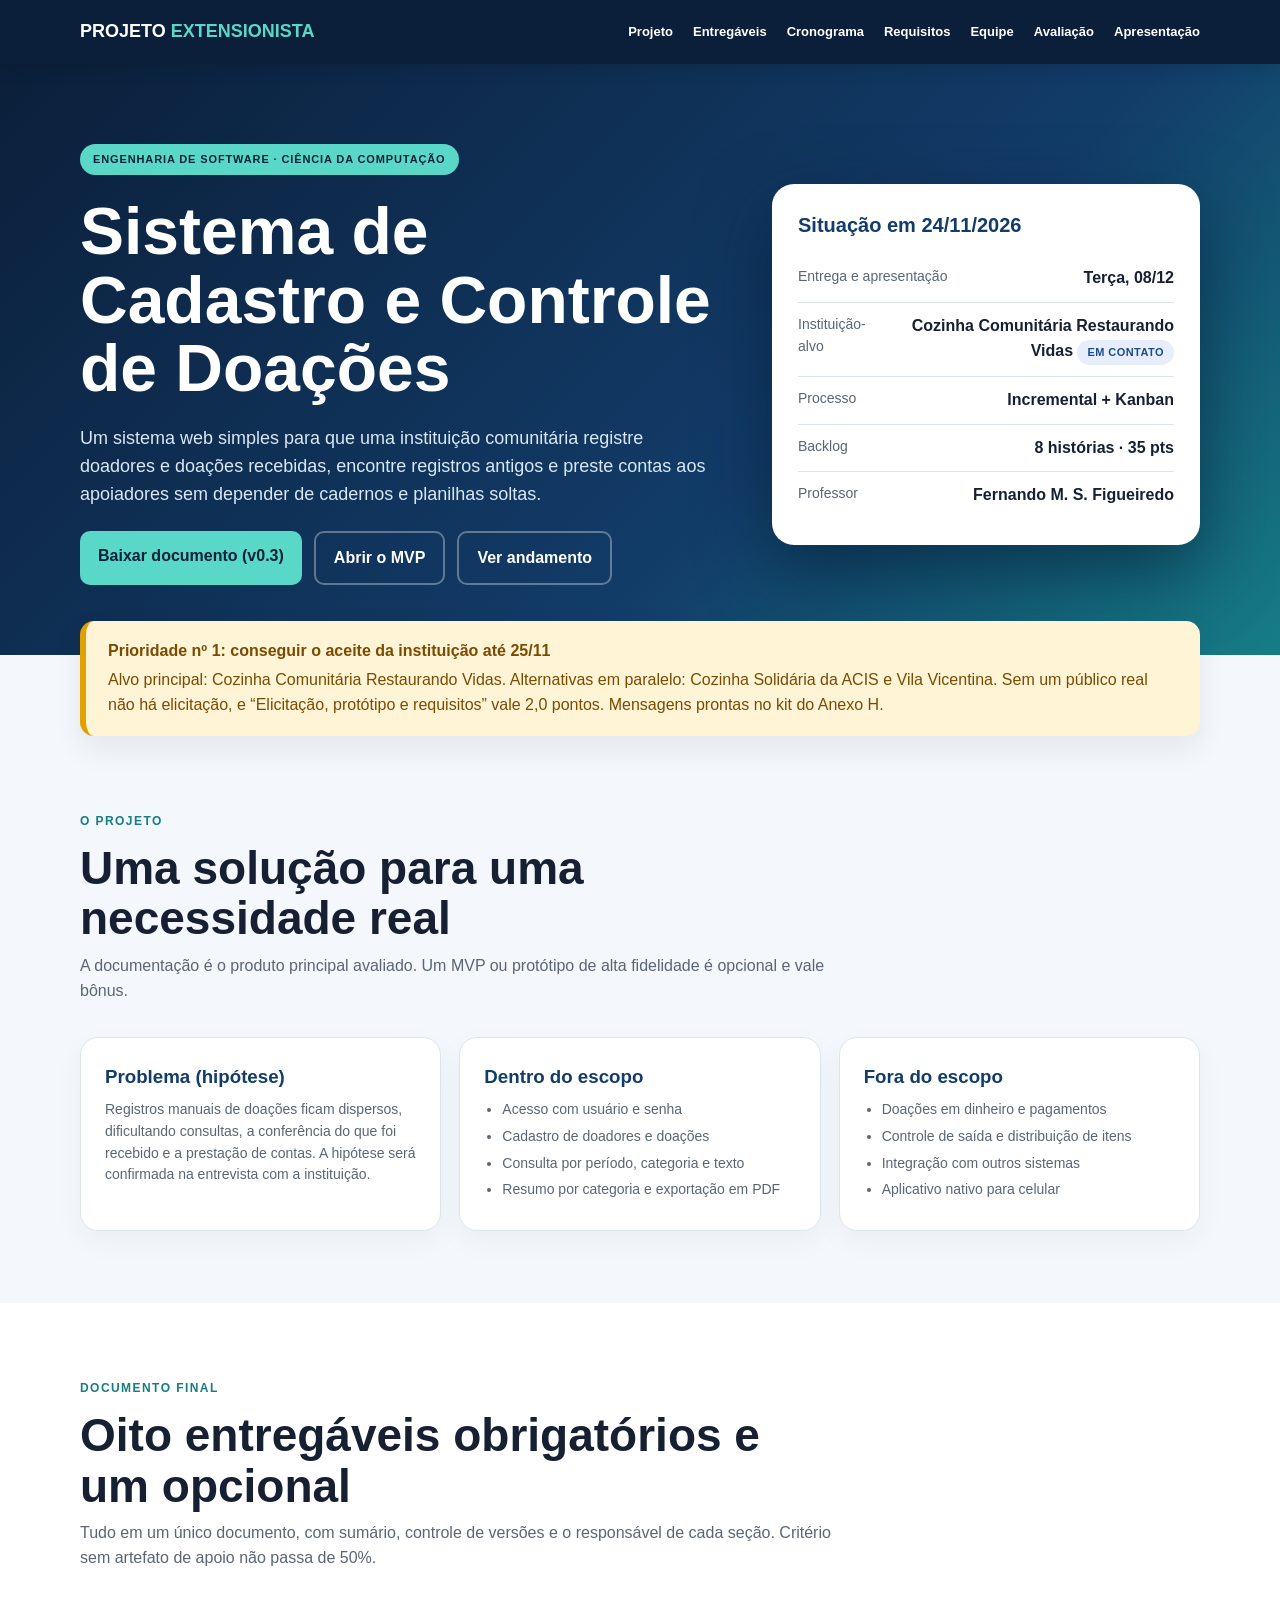
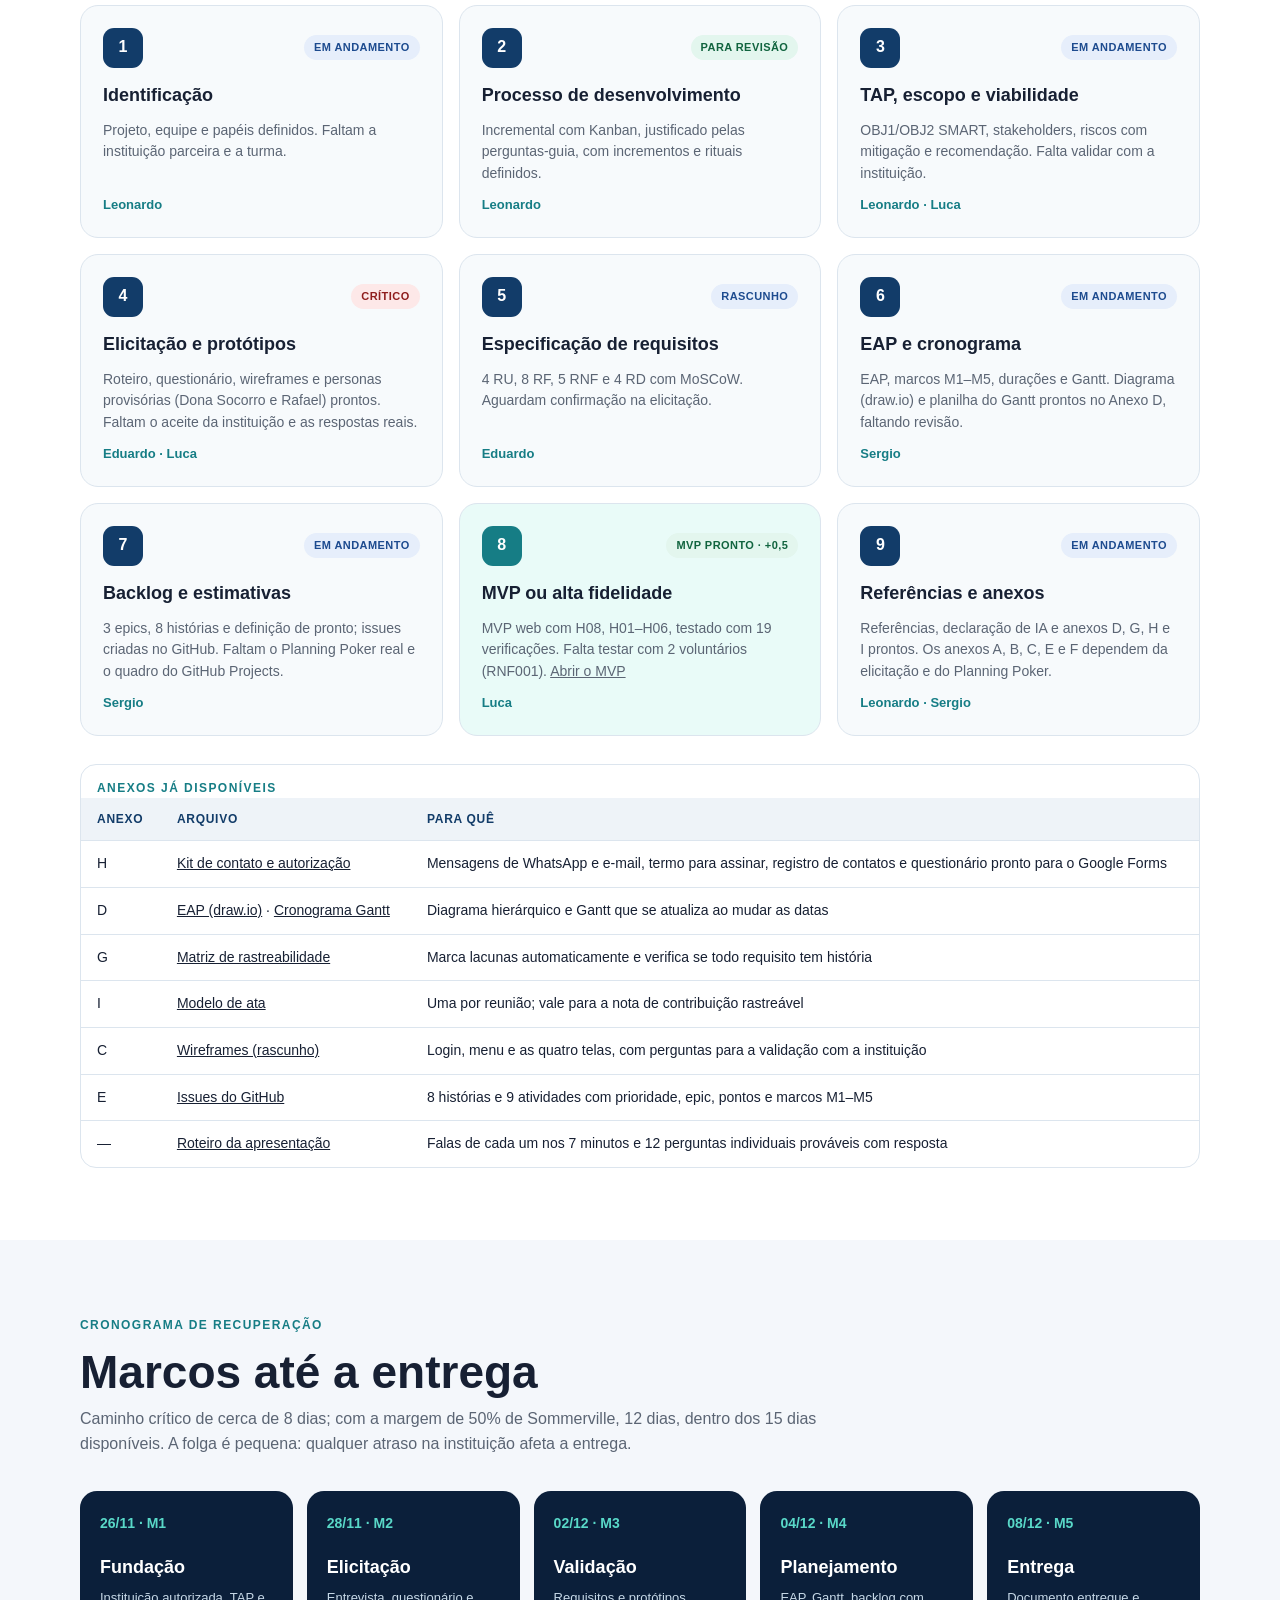
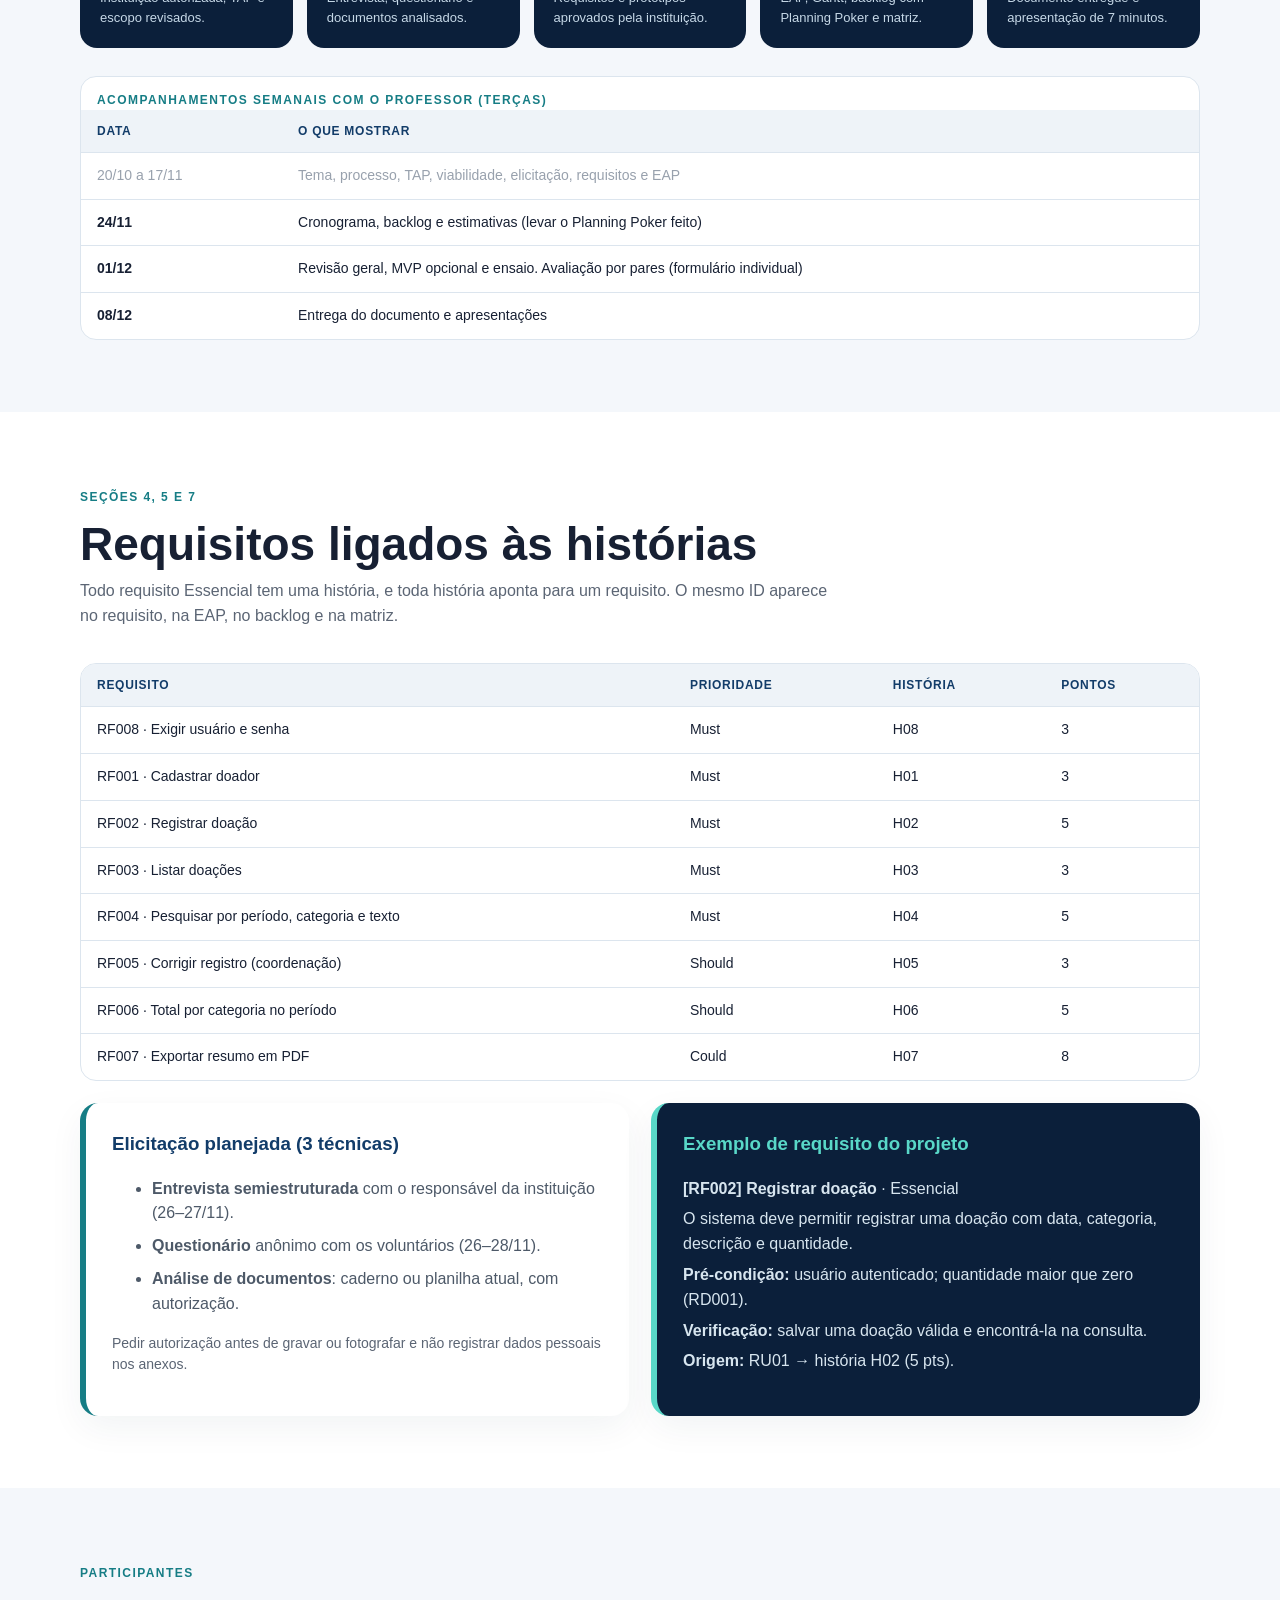
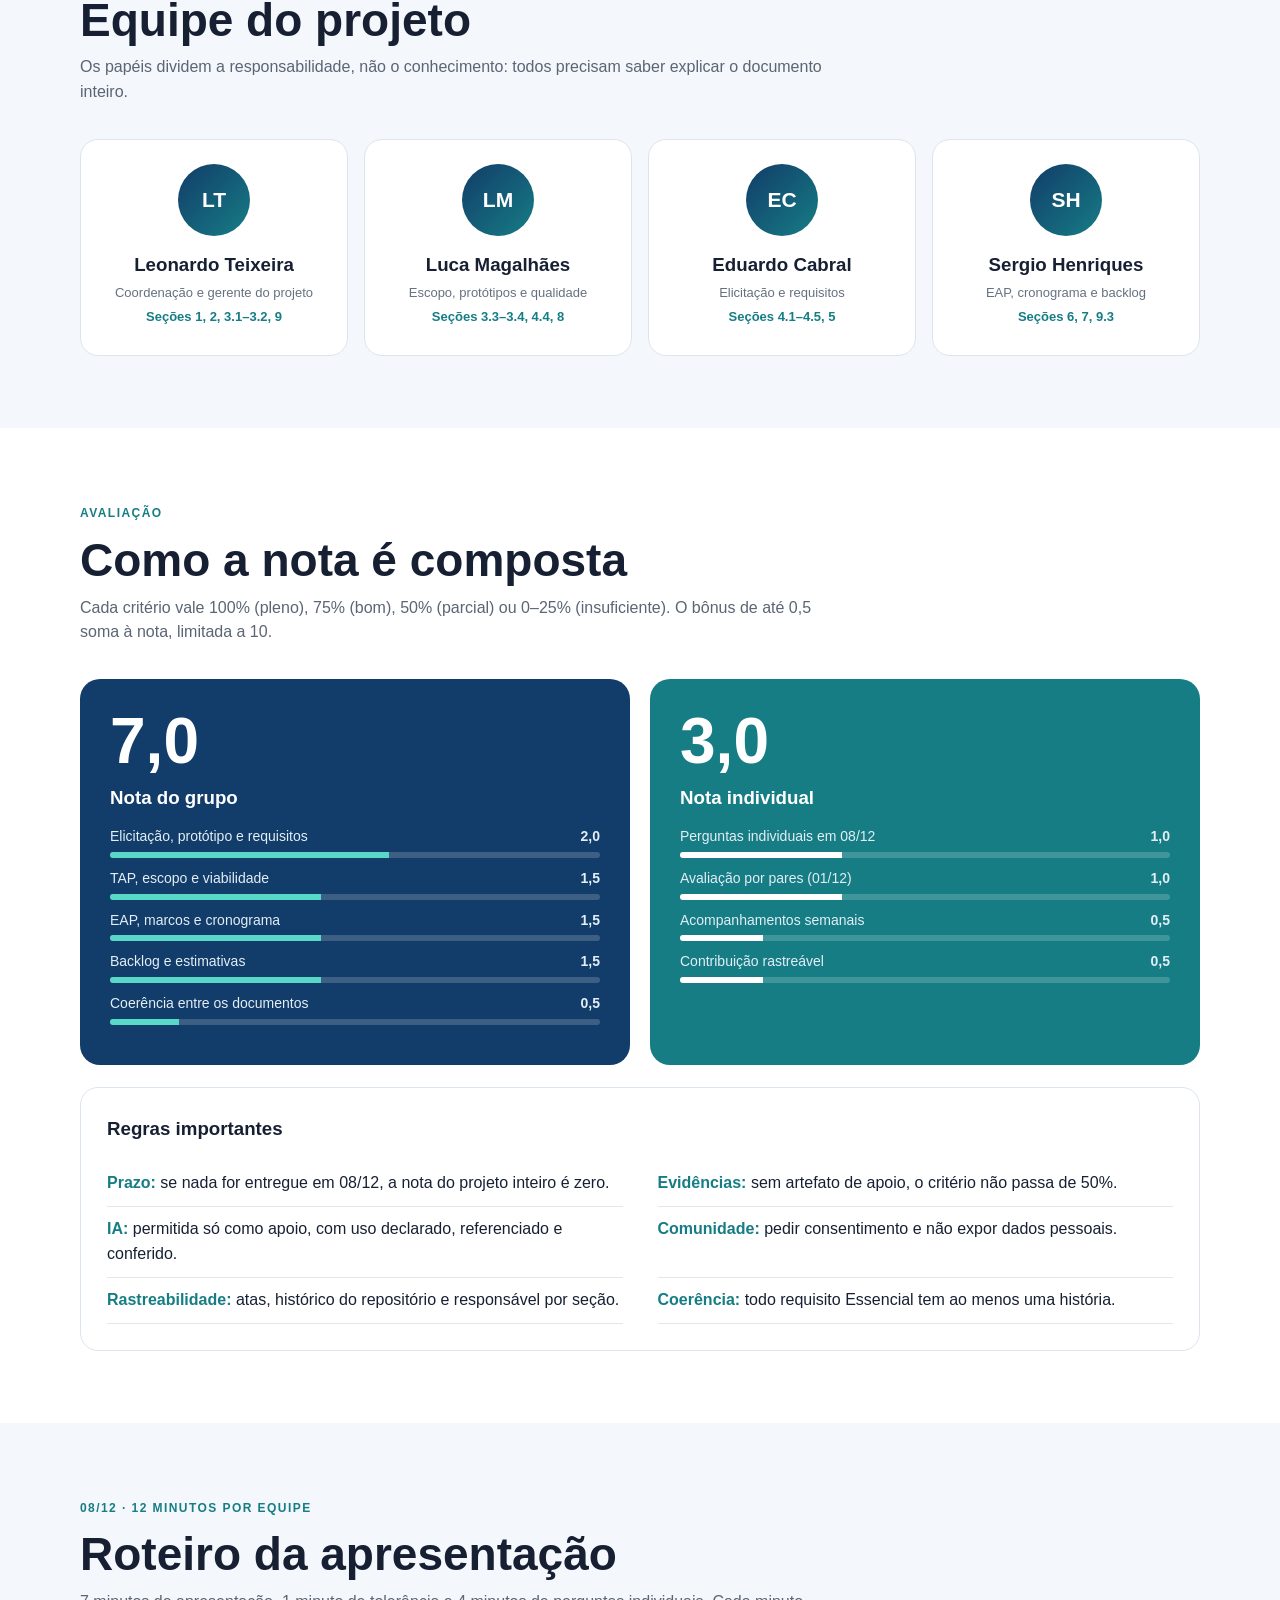
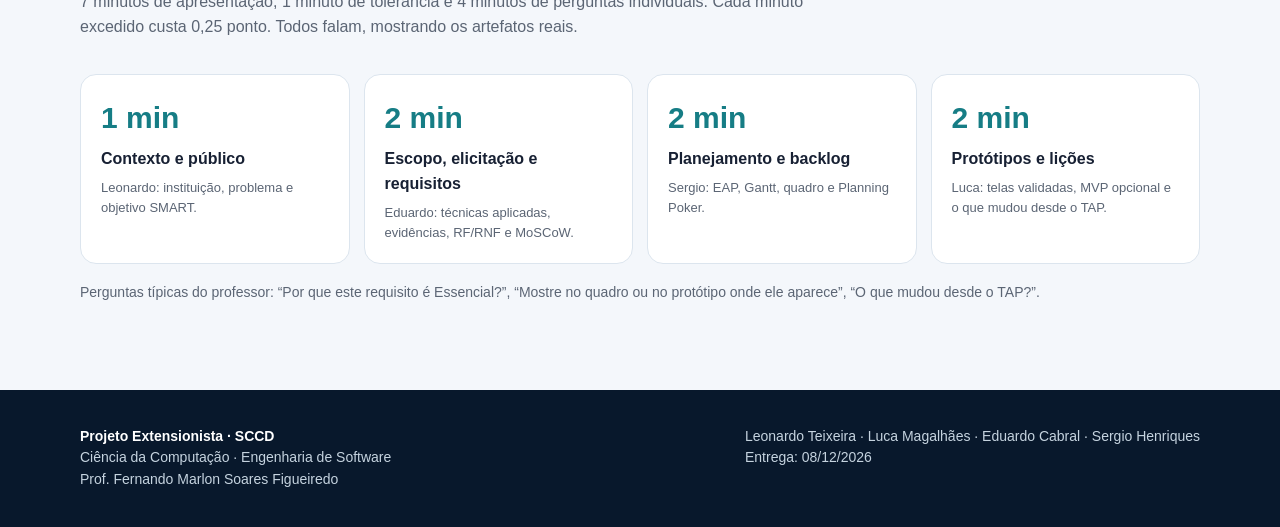
==== commit 05ffc251: "Adiciona MVP web do SCCD (seção 8, bônus) - mvp/: login com senha em hash (H08), doadores com contat" ====
--- a/index.html
+++ b/index.html
@@ -207,6 +207,7 @@
       <p>Um sistema web simples para que uma instituição comunitária registre doadores e doações recebidas, encontre registros antigos e preste contas aos apoiadores sem depender de cadernos e planilhas soltas.</p>
       <div class="btns">
         <a class="btn" href="Projeto_Extensionista_Controle_de_Doacoes.docx">Baixar documento (v0.3)</a>
+        <a class="btn ghost" href="mvp/index.html">Abrir o MVP</a>
         <a class="btn ghost" href="#entregaveis">Ver andamento</a>
       </div>
     </div>
@@ -315,9 +316,9 @@
         <span class="who">Sergio</span>
       </article>
       <article class="card optional">
-        <div class="card-top"><span class="num">8</span><span class="badge b-opt">Opcional · +0,5</span></div>
+        <div class="card-top"><span class="num">8</span><span class="badge b-ok">MVP pronto · +0,5</span></div>
         <h3>MVP ou alta fidelidade</h3>
-        <p>Protótipo navegável no Figma das histórias Must. Só será feito se a elicitação terminar até 01/12.</p>
+        <p>MVP web com H08, H01–H06, testado com 19 verificações. Falta testar com 2 voluntários (RNF001). <a href="mvp/index.html">Abrir o MVP</a></p>
         <span class="who">Luca</span>
       </article>
       <article class="card">
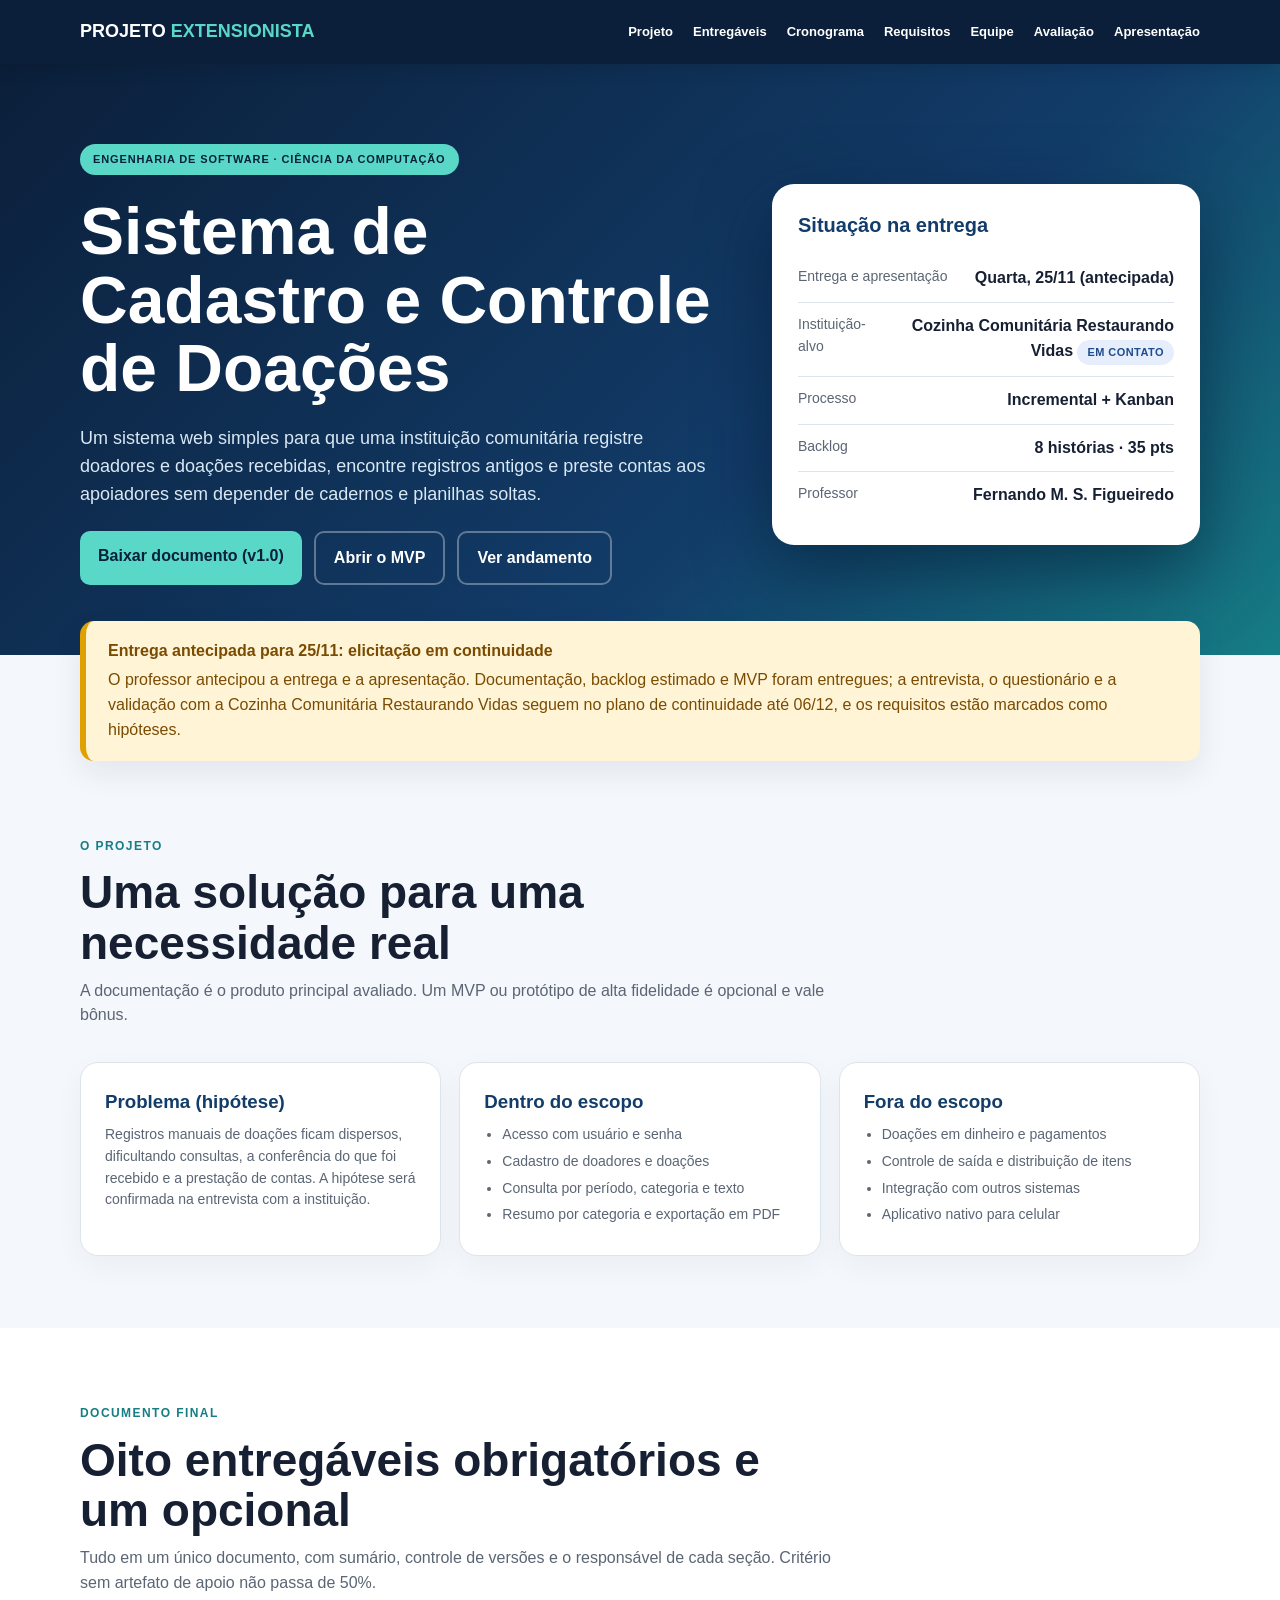
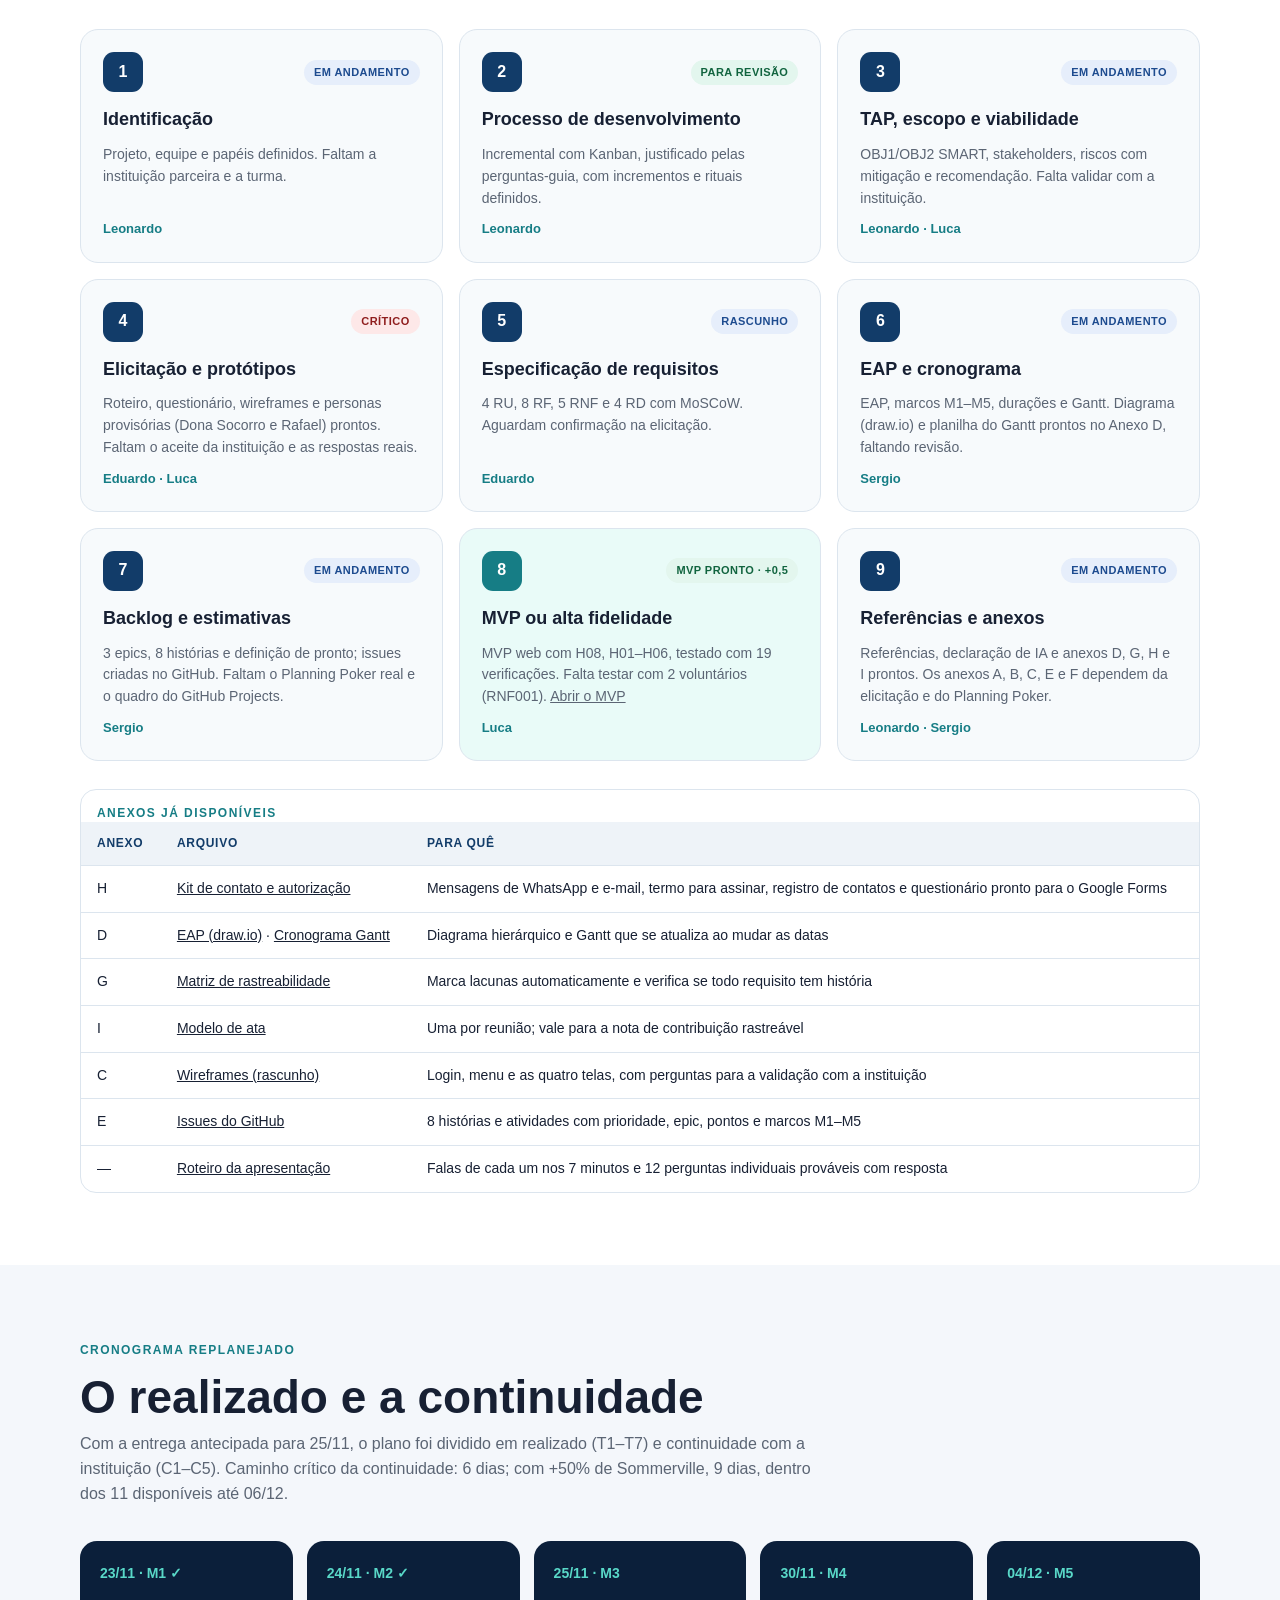
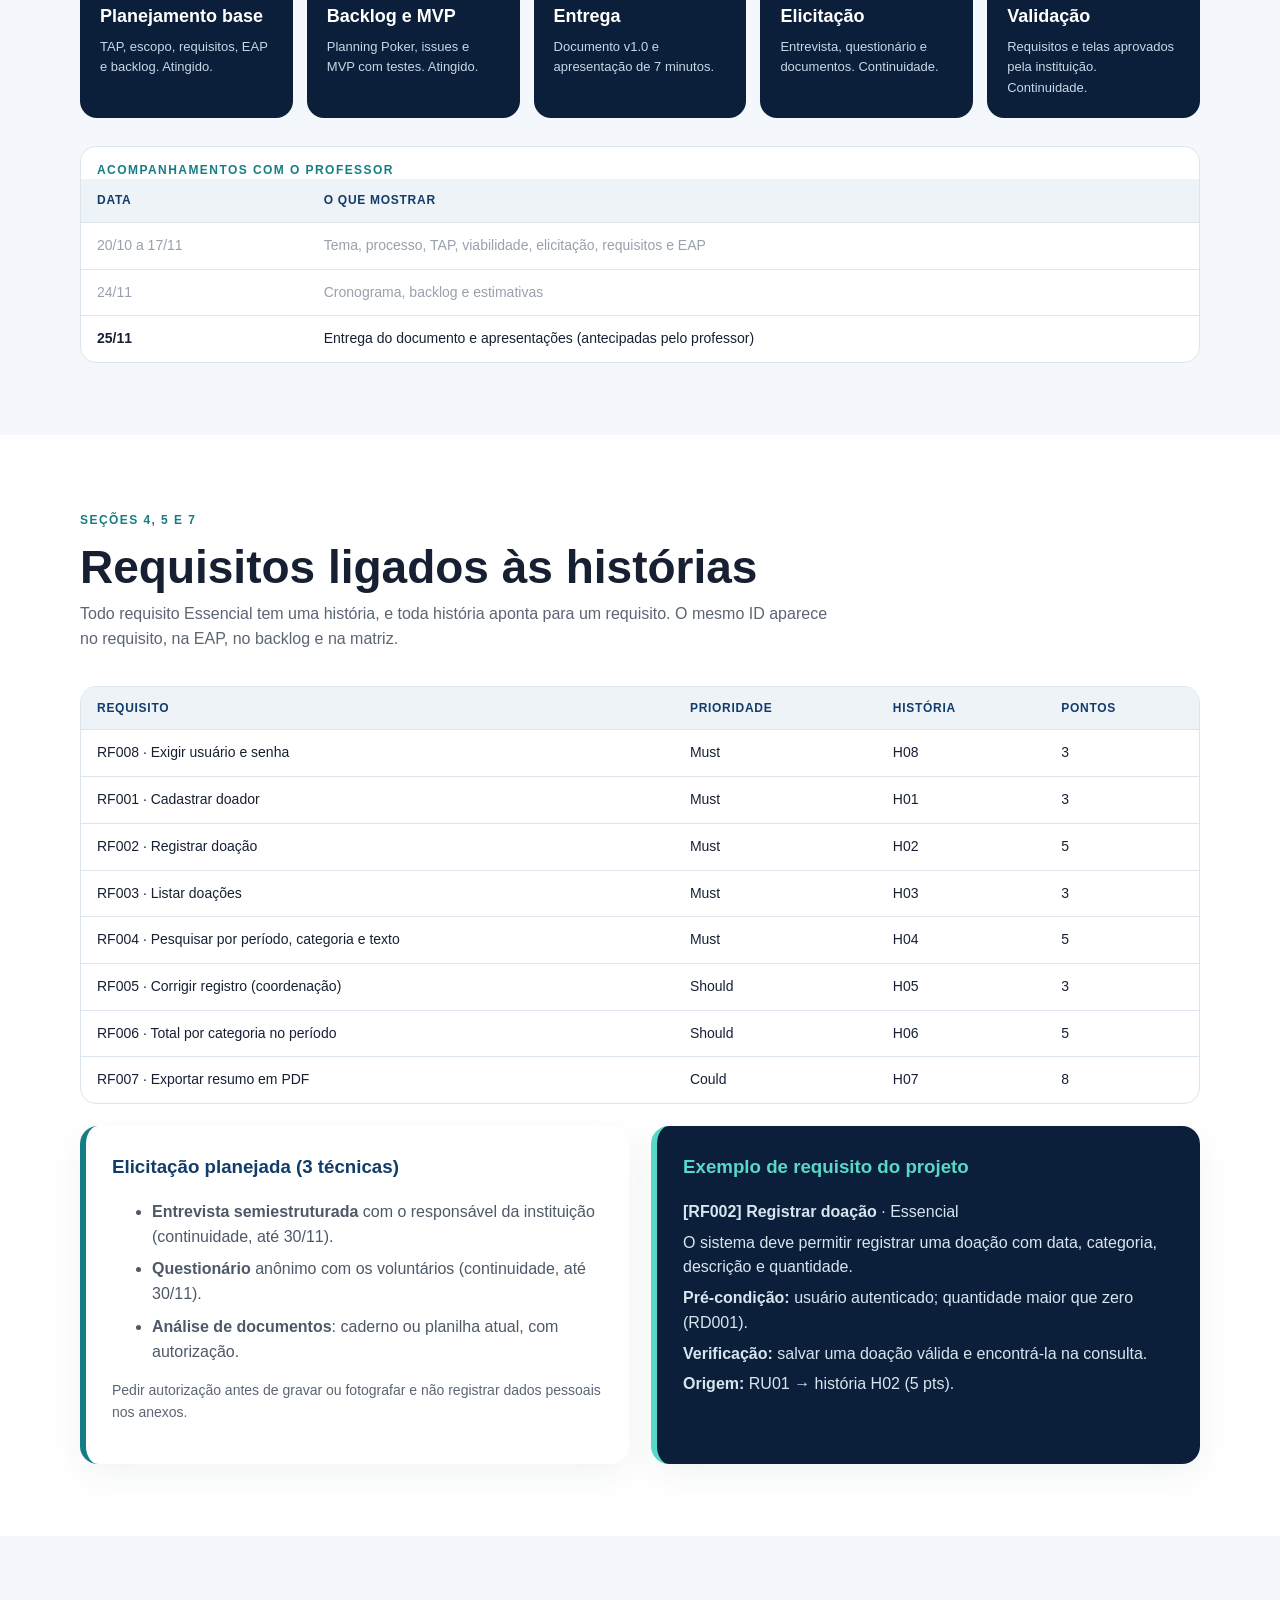
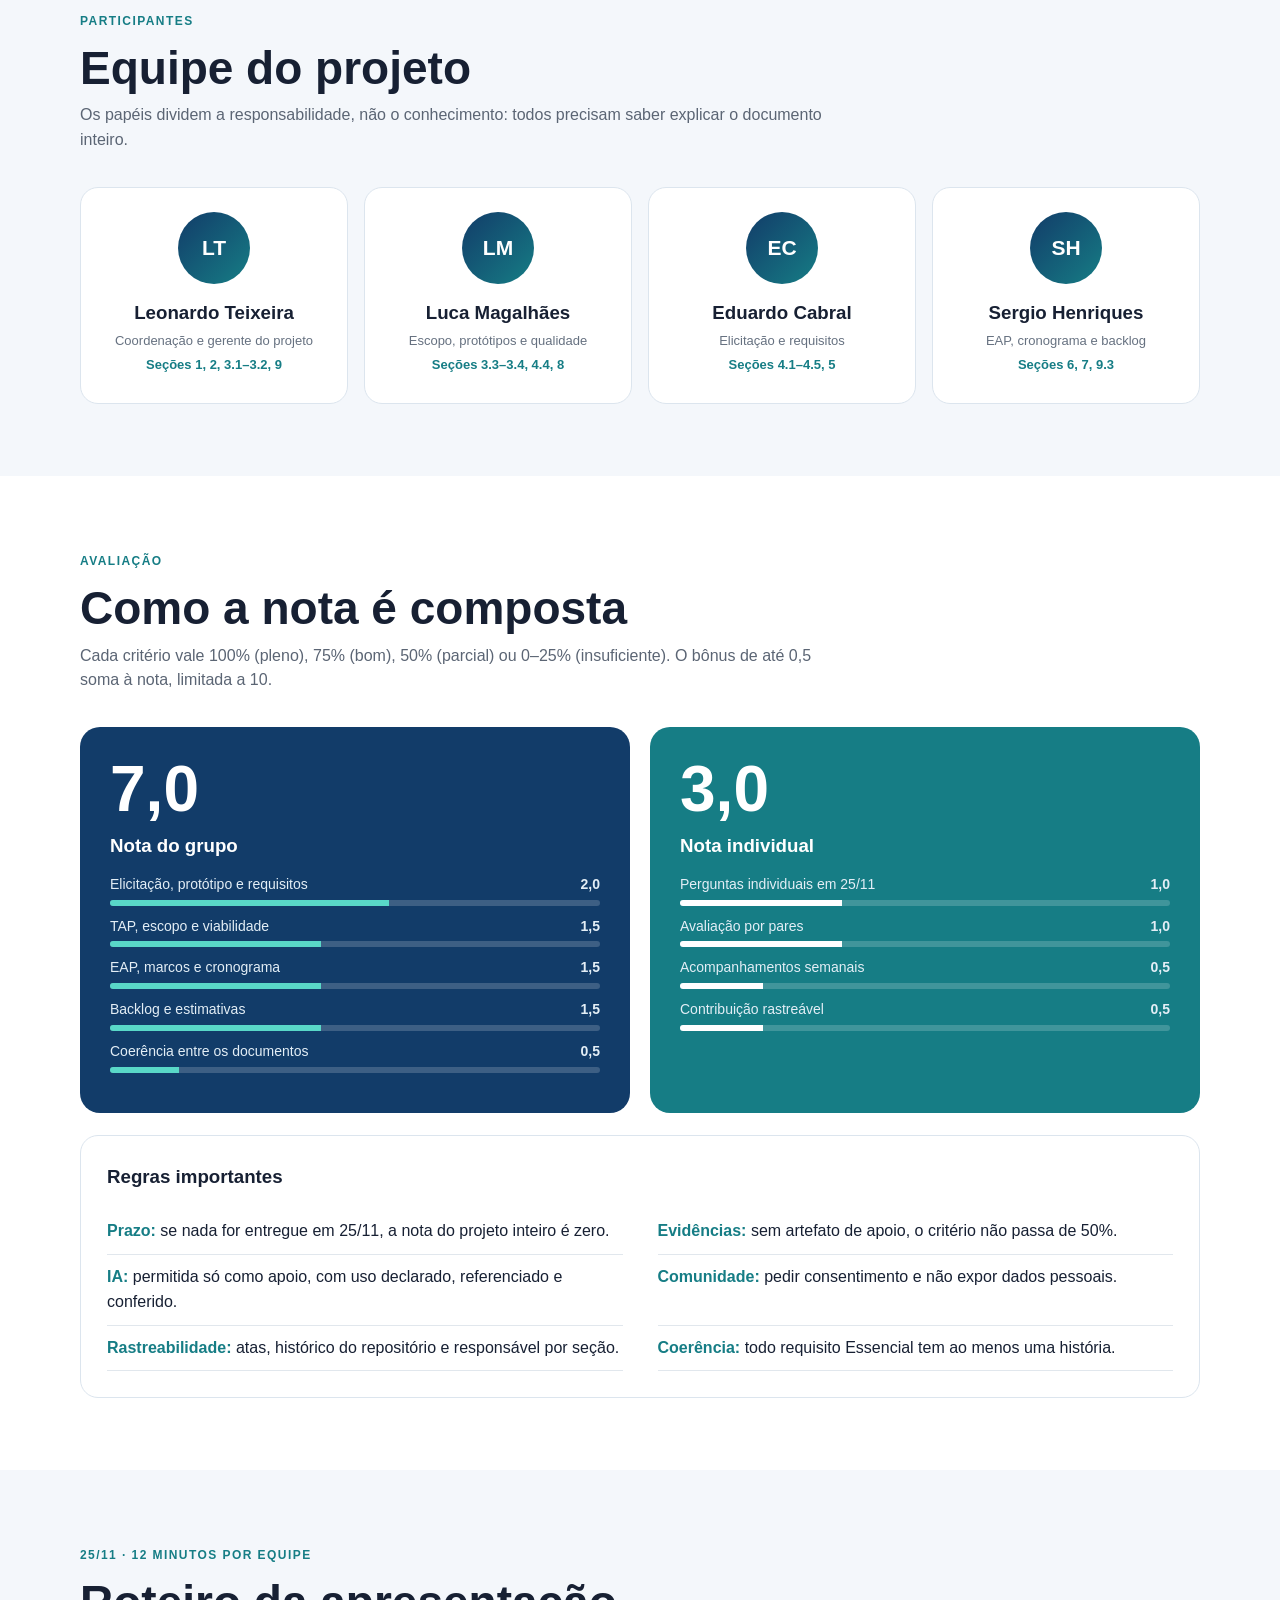
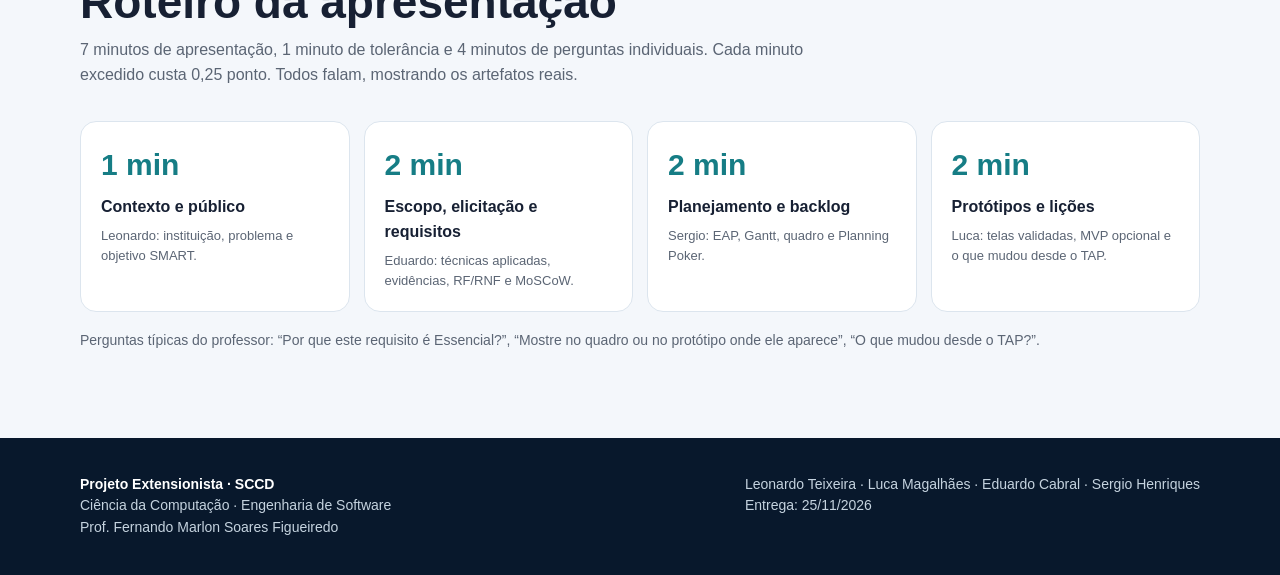
==== commit febdbce4: "Prepara a entrega antecipada para 25/11 (documento v1.0) - Documento: cronograma dividido em realiza" ====
--- a/index.html
+++ b/index.html
@@ -206,15 +206,15 @@
       <h1>Sistema de Cadastro e Controle de Doações</h1>
       <p>Um sistema web simples para que uma instituição comunitária registre doadores e doações recebidas, encontre registros antigos e preste contas aos apoiadores sem depender de cadernos e planilhas soltas.</p>
       <div class="btns">
-        <a class="btn" href="Projeto_Extensionista_Controle_de_Doacoes.docx">Baixar documento (v0.3)</a>
+        <a class="btn" href="Projeto_Extensionista_Controle_de_Doacoes.docx">Baixar documento (v1.0)</a>
         <a class="btn ghost" href="mvp/index.html">Abrir o MVP</a>
         <a class="btn ghost" href="#entregaveis">Ver andamento</a>
       </div>
     </div>
     <aside class="hero-card" aria-label="Resumo do projeto">
-      <h2>Situação em 24/11/2026</h2>
+      <h2>Situação na entrega</h2>
       <dl>
-        <div><dt>Entrega e apresentação</dt><dd>Terça, 08/12</dd></div>
+        <div><dt>Entrega e apresentação</dt><dd>Quarta, 25/11 (antecipada)</dd></div>
         <div><dt>Instituição-alvo</dt><dd>Cozinha Comunitária Restaurando Vidas <span class="badge b-wip">Em contato</span></dd></div>
         <div><dt>Processo</dt><dd>Incremental + Kanban</dd></div>
         <div><dt>Backlog</dt><dd>8 histórias · 35 pts</dd></div>
@@ -226,8 +226,8 @@
 
 <div class="container">
   <div class="alert" role="note">
-    <strong>Prioridade nº 1: conseguir o aceite da instituição até 25/11</strong>
-    <p>Alvo principal: Cozinha Comunitária Restaurando Vidas. Alternativas em paralelo: Cozinha Solidária da ACIS e Vila Vicentina. Sem um público real não há elicitação, e “Elicitação, protótipo e requisitos” vale 2,0 pontos. Mensagens prontas no kit do Anexo H.</p>
+    <strong>Entrega antecipada para 25/11: elicitação em continuidade</strong>
+    <p>O professor antecipou a entrega e a apresentação. Documentação, backlog estimado e MVP foram entregues; a entrevista, o questionário e a validação com a Cozinha Comunitária Restaurando Vidas seguem no plano de continuidade até 06/12, e os requisitos estão marcados como hipóteses.</p>
   </div>
 </div>
 
@@ -338,7 +338,7 @@
           <tr><td>G</td><td><a href="anexos/G_Matriz_de_rastreabilidade.xlsx">Matriz de rastreabilidade</a></td><td>Marca lacunas automaticamente e verifica se todo requisito tem história</td></tr>
           <tr><td>I</td><td><a href="anexos/I_Modelo_de_ata.docx">Modelo de ata</a></td><td>Uma por reunião; vale para a nota de contribuição rastreável</td></tr>
           <tr><td>C</td><td><a href="anexos/C_Wireframes_rascunho.drawio">Wireframes (rascunho)</a></td><td>Login, menu e as quatro telas, com perguntas para a validação com a instituição</td></tr>
-          <tr><td>E</td><td><a href="https://github.com/leonardoteixeira01/trabalho-/issues">Issues do GitHub</a></td><td>8 histórias e 9 atividades com prioridade, epic, pontos e marcos M1–M5</td></tr>
+          <tr><td>E</td><td><a href="https://github.com/leonardoteixeira01/trabalho-/issues">Issues do GitHub</a></td><td>8 histórias e atividades com prioridade, epic, pontos e marcos M1–M5</td></tr>
           <tr><td>—</td><td><a href="anexos/Roteiro_da_apresentacao.docx">Roteiro da apresentação</a></td><td>Falas de cada um nos 7 minutos e 12 perguntas individuais prováveis com resposta</td></tr>
         </tbody>
       </table>
@@ -349,26 +349,25 @@
 <section class="section" id="cronograma">
   <div class="container">
     <div class="head">
-      <span class="kicker">Cronograma de recuperação</span>
-      <h2>Marcos até a entrega</h2>
-      <p>Caminho crítico de cerca de 8 dias; com a margem de 50% de Sommerville, 12 dias, dentro dos 15 dias disponíveis. A folga é pequena: qualquer atraso na instituição afeta a entrega.</p>
+      <span class="kicker">Cronograma replanejado</span>
+      <h2>O realizado e a continuidade</h2>
+      <p>Com a entrega antecipada para 25/11, o plano foi dividido em realizado (T1–T7) e continuidade com a instituição (C1–C5). Caminho crítico da continuidade: 6 dias; com +50% de Sommerville, 9 dias, dentro dos 11 disponíveis até 06/12.</p>
     </div>
     <div class="timeline">
-      <article class="step"><span class="date">26/11 · M1</span><h3>Fundação</h3><p>Instituição autorizada, TAP e escopo revisados.</p></article>
-      <article class="step"><span class="date">28/11 · M2</span><h3>Elicitação</h3><p>Entrevista, questionário e documentos analisados.</p></article>
-      <article class="step"><span class="date">02/12 · M3</span><h3>Validação</h3><p>Requisitos e protótipos aprovados pela instituição.</p></article>
-      <article class="step"><span class="date">04/12 · M4</span><h3>Planejamento</h3><p>EAP, Gantt, backlog com Planning Poker e matriz.</p></article>
-      <article class="step"><span class="date">08/12 · M5</span><h3>Entrega</h3><p>Documento entregue e apresentação de 7 minutos.</p></article>
+      <article class="step"><span class="date">23/11 · M1 ✓</span><h3>Planejamento base</h3><p>TAP, escopo, requisitos, EAP e backlog. Atingido.</p></article>
+      <article class="step"><span class="date">24/11 · M2 ✓</span><h3>Backlog e MVP</h3><p>Planning Poker, issues e MVP com testes. Atingido.</p></article>
+      <article class="step"><span class="date">25/11 · M3</span><h3>Entrega</h3><p>Documento v1.0 e apresentação de 7 minutos.</p></article>
+      <article class="step"><span class="date">30/11 · M4</span><h3>Elicitação</h3><p>Entrevista, questionário e documentos. Continuidade.</p></article>
+      <article class="step"><span class="date">04/12 · M5</span><h3>Validação</h3><p>Requisitos e telas aprovados pela instituição. Continuidade.</p></article>
     </div>
     <div class="table-wrap">
       <table>
-        <caption class="kicker" style="text-align:left;padding:14px 16px 0">Acompanhamentos semanais com o professor (terças)</caption>
+        <caption class="kicker" style="text-align:left;padding:14px 16px 0">Acompanhamentos com o professor</caption>
         <thead><tr><th>Data</th><th>O que mostrar</th></tr></thead>
         <tbody>
           <tr><td class="past">20/10 a 17/11</td><td class="past">Tema, processo, TAP, viabilidade, elicitação, requisitos e EAP</td></tr>
-          <tr><td><b>24/11</b></td><td>Cronograma, backlog e estimativas (levar o Planning Poker feito)</td></tr>
-          <tr><td><b>01/12</b></td><td>Revisão geral, MVP opcional e ensaio. Avaliação por pares (formulário individual)</td></tr>
-          <tr><td><b>08/12</b></td><td>Entrega do documento e apresentações</td></tr>
+          <tr><td class="past">24/11</td><td class="past">Cronograma, backlog e estimativas</td></tr>
+          <tr><td><b>25/11</b></td><td>Entrega do documento e apresentações (antecipadas pelo professor)</td></tr>
         </tbody>
       </table>
     </div>
@@ -401,8 +400,8 @@
       <article class="panel">
         <h3>Elicitação planejada (3 técnicas)</h3>
         <ul>
-          <li><b>Entrevista semiestruturada</b> com o responsável da instituição (26–27/11).</li>
-          <li><b>Questionário</b> anônimo com os voluntários (26–28/11).</li>
+          <li><b>Entrevista semiestruturada</b> com o responsável da instituição (continuidade, até 30/11).</li>
+          <li><b>Questionário</b> anônimo com os voluntários (continuidade, até 30/11).</li>
           <li><b>Análise de documentos</b>: caderno ou planilha atual, com autorização.</li>
         </ul>
         <p style="color:var(--muted);font-size:14px">Pedir autorização antes de gravar ou fotografar e não registrar dados pessoais nos anexos.</p>
@@ -455,8 +454,8 @@
       <article class="scorebox green">
         <strong>3,0</strong>
         <h3>Nota individual</h3>
-        <div class="bar-row"><span>Perguntas individuais em 08/12</span><b>1,0</b><span class="bar"><i style="width:33%"></i></span></div>
-        <div class="bar-row"><span>Avaliação por pares (01/12)</span><b>1,0</b><span class="bar"><i style="width:33%"></i></span></div>
+        <div class="bar-row"><span>Perguntas individuais em 25/11</span><b>1,0</b><span class="bar"><i style="width:33%"></i></span></div>
+        <div class="bar-row"><span>Avaliação por pares</span><b>1,0</b><span class="bar"><i style="width:33%"></i></span></div>
         <div class="bar-row"><span>Acompanhamentos semanais</span><b>0,5</b><span class="bar"><i style="width:17%"></i></span></div>
         <div class="bar-row"><span>Contribuição rastreável</span><b>0,5</b><span class="bar"><i style="width:17%"></i></span></div>
       </article>
@@ -464,7 +463,7 @@
     <div class="rules">
       <h3>Regras importantes</h3>
       <div class="rules-grid">
-        <p><b>Prazo:</b> se nada for entregue em 08/12, a nota do projeto inteiro é zero.</p>
+        <p><b>Prazo:</b> se nada for entregue em 25/11, a nota do projeto inteiro é zero.</p>
         <p><b>Evidências:</b> sem artefato de apoio, o critério não passa de 50%.</p>
         <p><b>IA:</b> permitida só como apoio, com uso declarado, referenciado e conferido.</p>
         <p><b>Comunidade:</b> pedir consentimento e não expor dados pessoais.</p>
@@ -478,7 +477,7 @@
 <section class="section" id="apresentacao">
   <div class="container">
     <div class="head">
-      <span class="kicker">08/12 · 12 minutos por equipe</span>
+      <span class="kicker">25/11 · 12 minutos por equipe</span>
       <h2>Roteiro da apresentação</h2>
       <p>7 minutos de apresentação, 1 minuto de tolerância e 4 minutos de perguntas individuais. Cada minuto excedido custa 0,25 ponto. Todos falam, mostrando os artefatos reais.</p>
     </div>
@@ -496,7 +495,7 @@
 <footer class="footer">
   <div class="container">
     <div><strong>Projeto Extensionista · SCCD</strong><br>Ciência da Computação · Engenharia de Software<br>Prof. Fernando Marlon Soares Figueiredo</div>
-    <div>Leonardo Teixeira · Luca Magalhães · Eduardo Cabral · Sergio Henriques<br>Entrega: 08/12/2026</div>
+    <div>Leonardo Teixeira · Luca Magalhães · Eduardo Cabral · Sergio Henriques<br>Entrega: 25/11/2026</div>
   </div>
 </footer>
 </body>
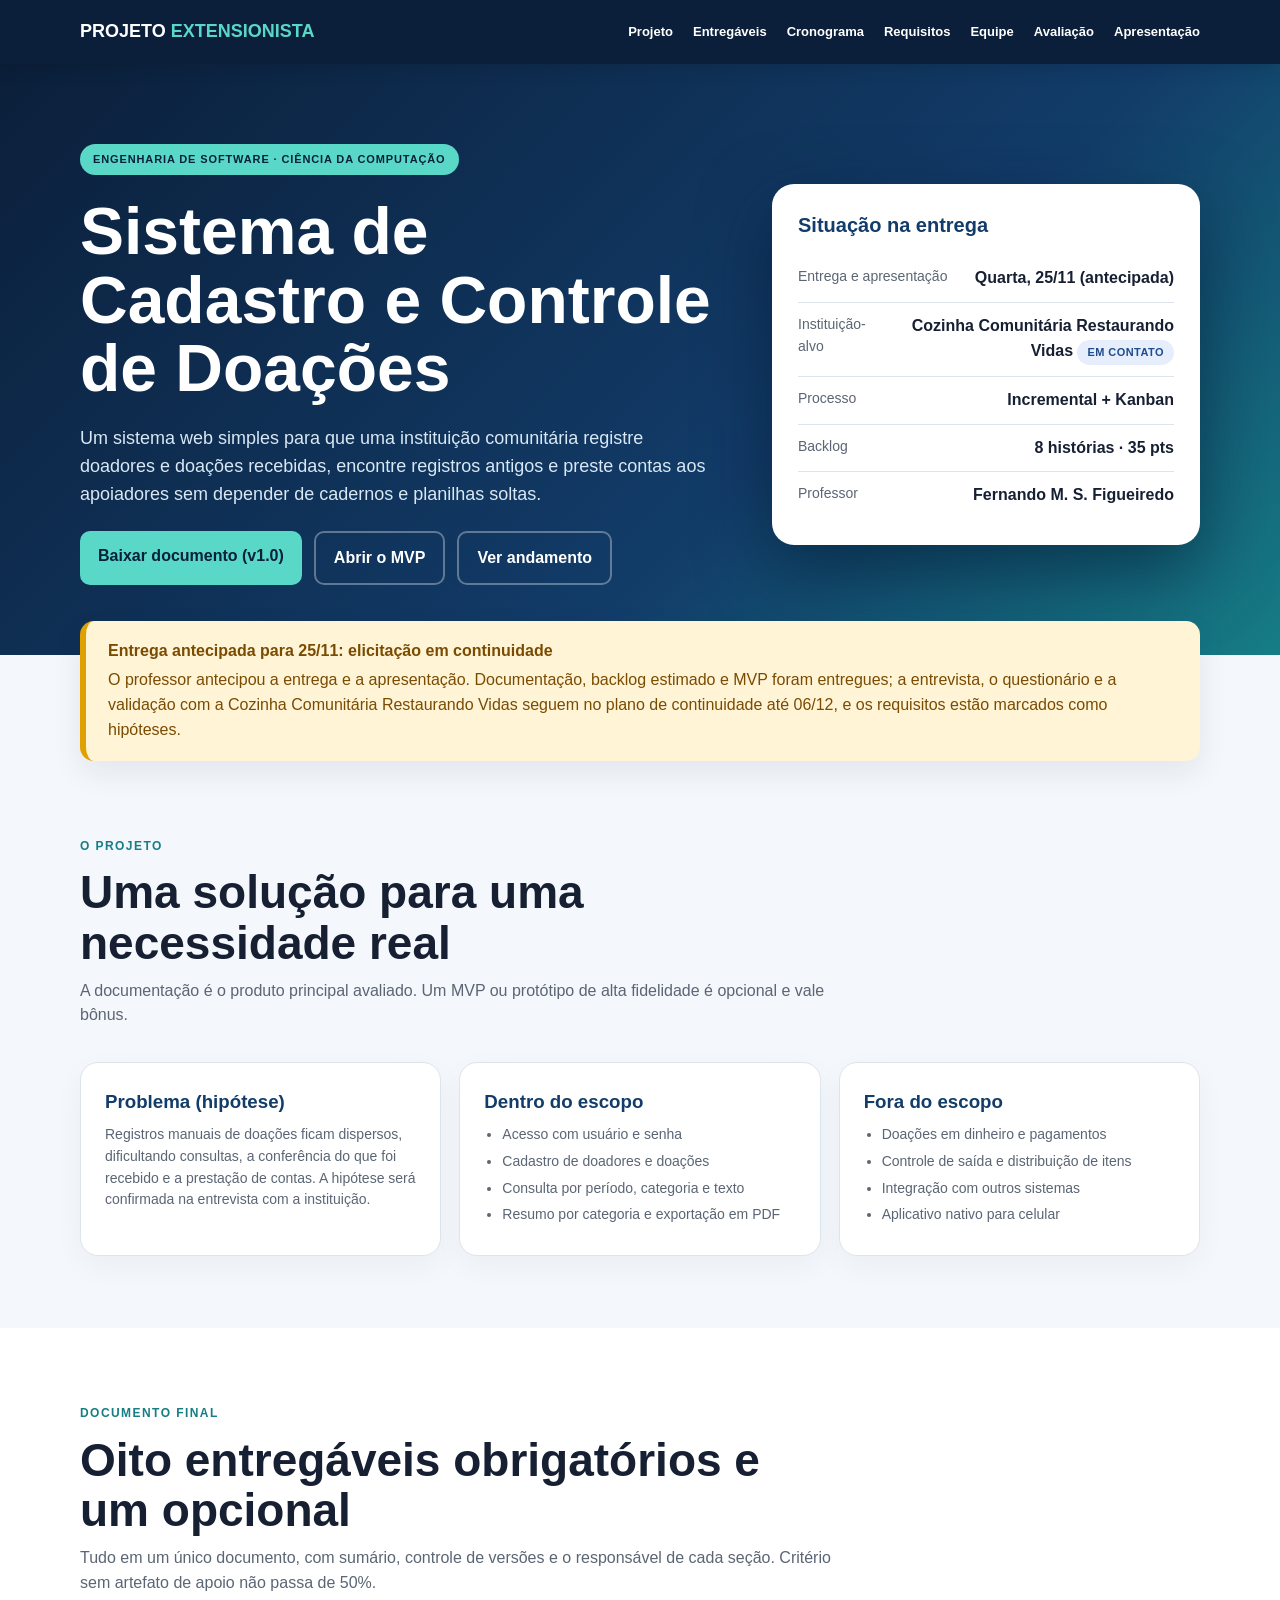
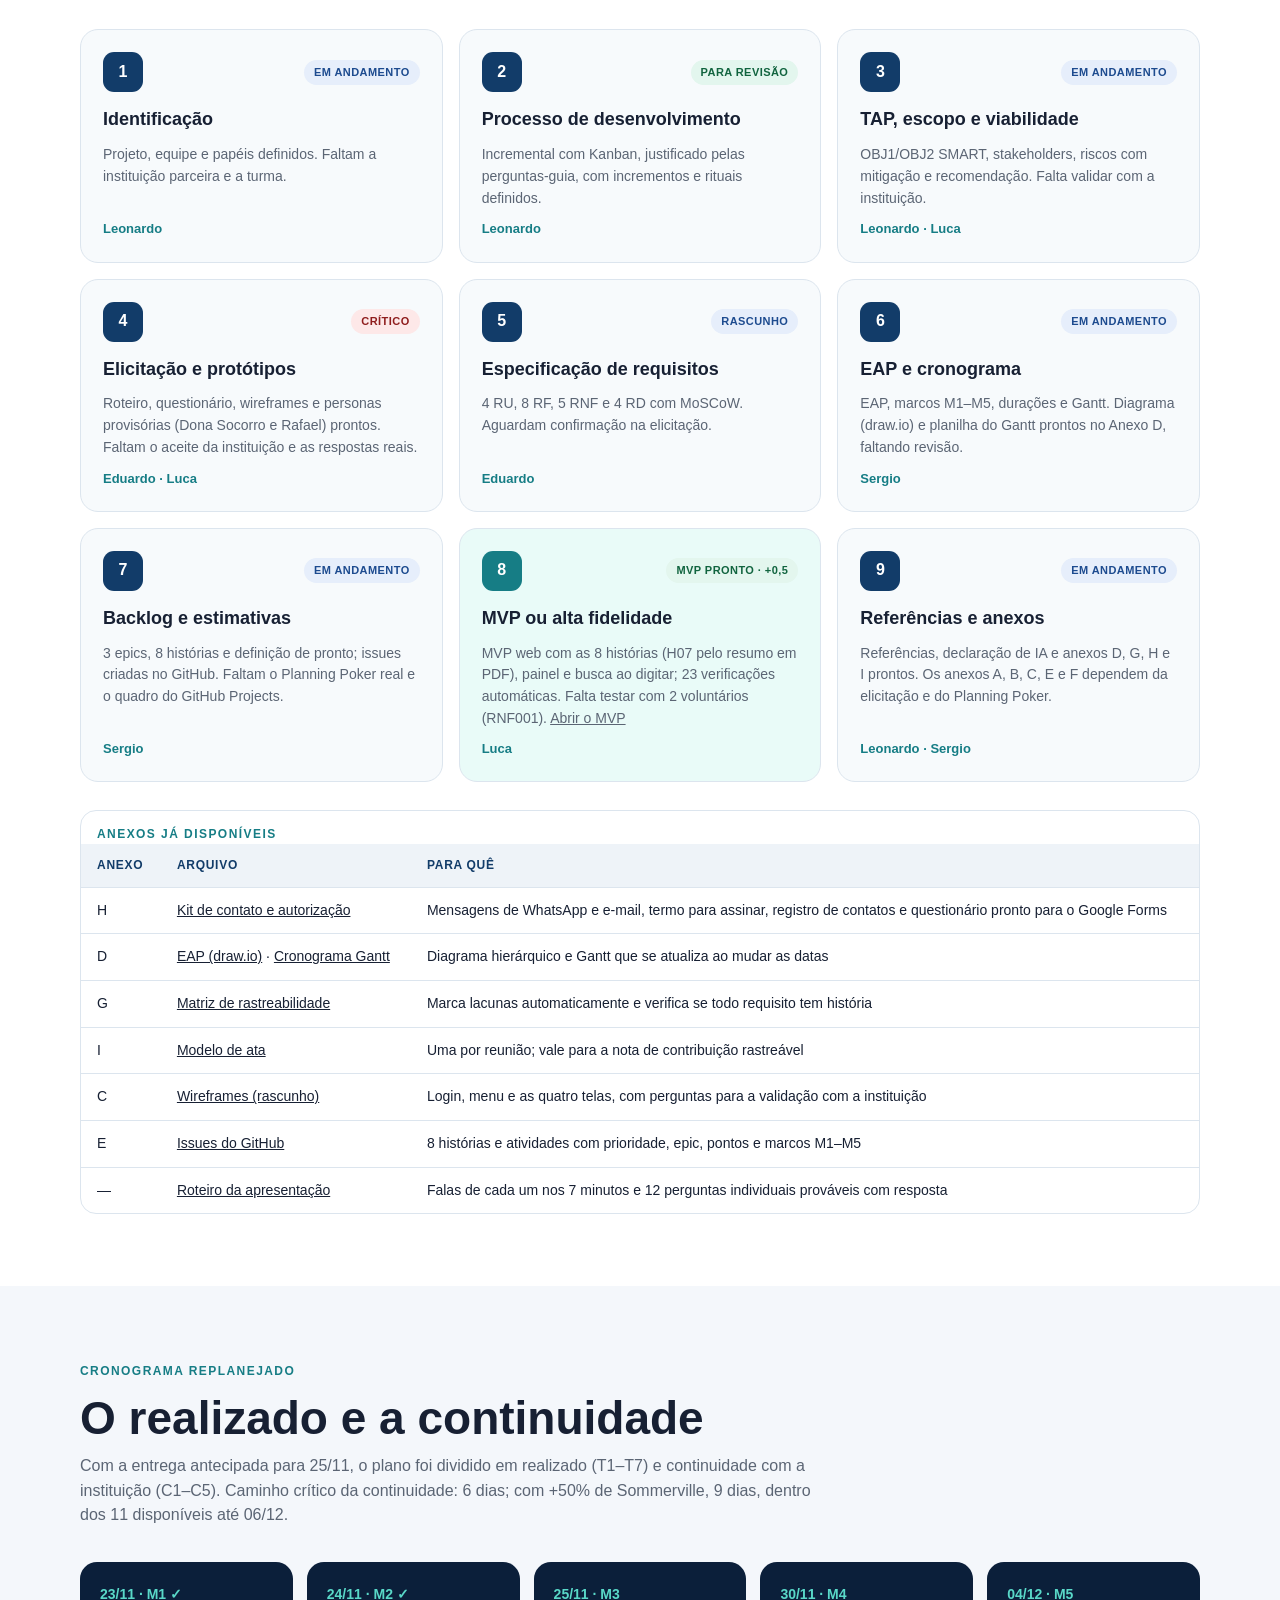
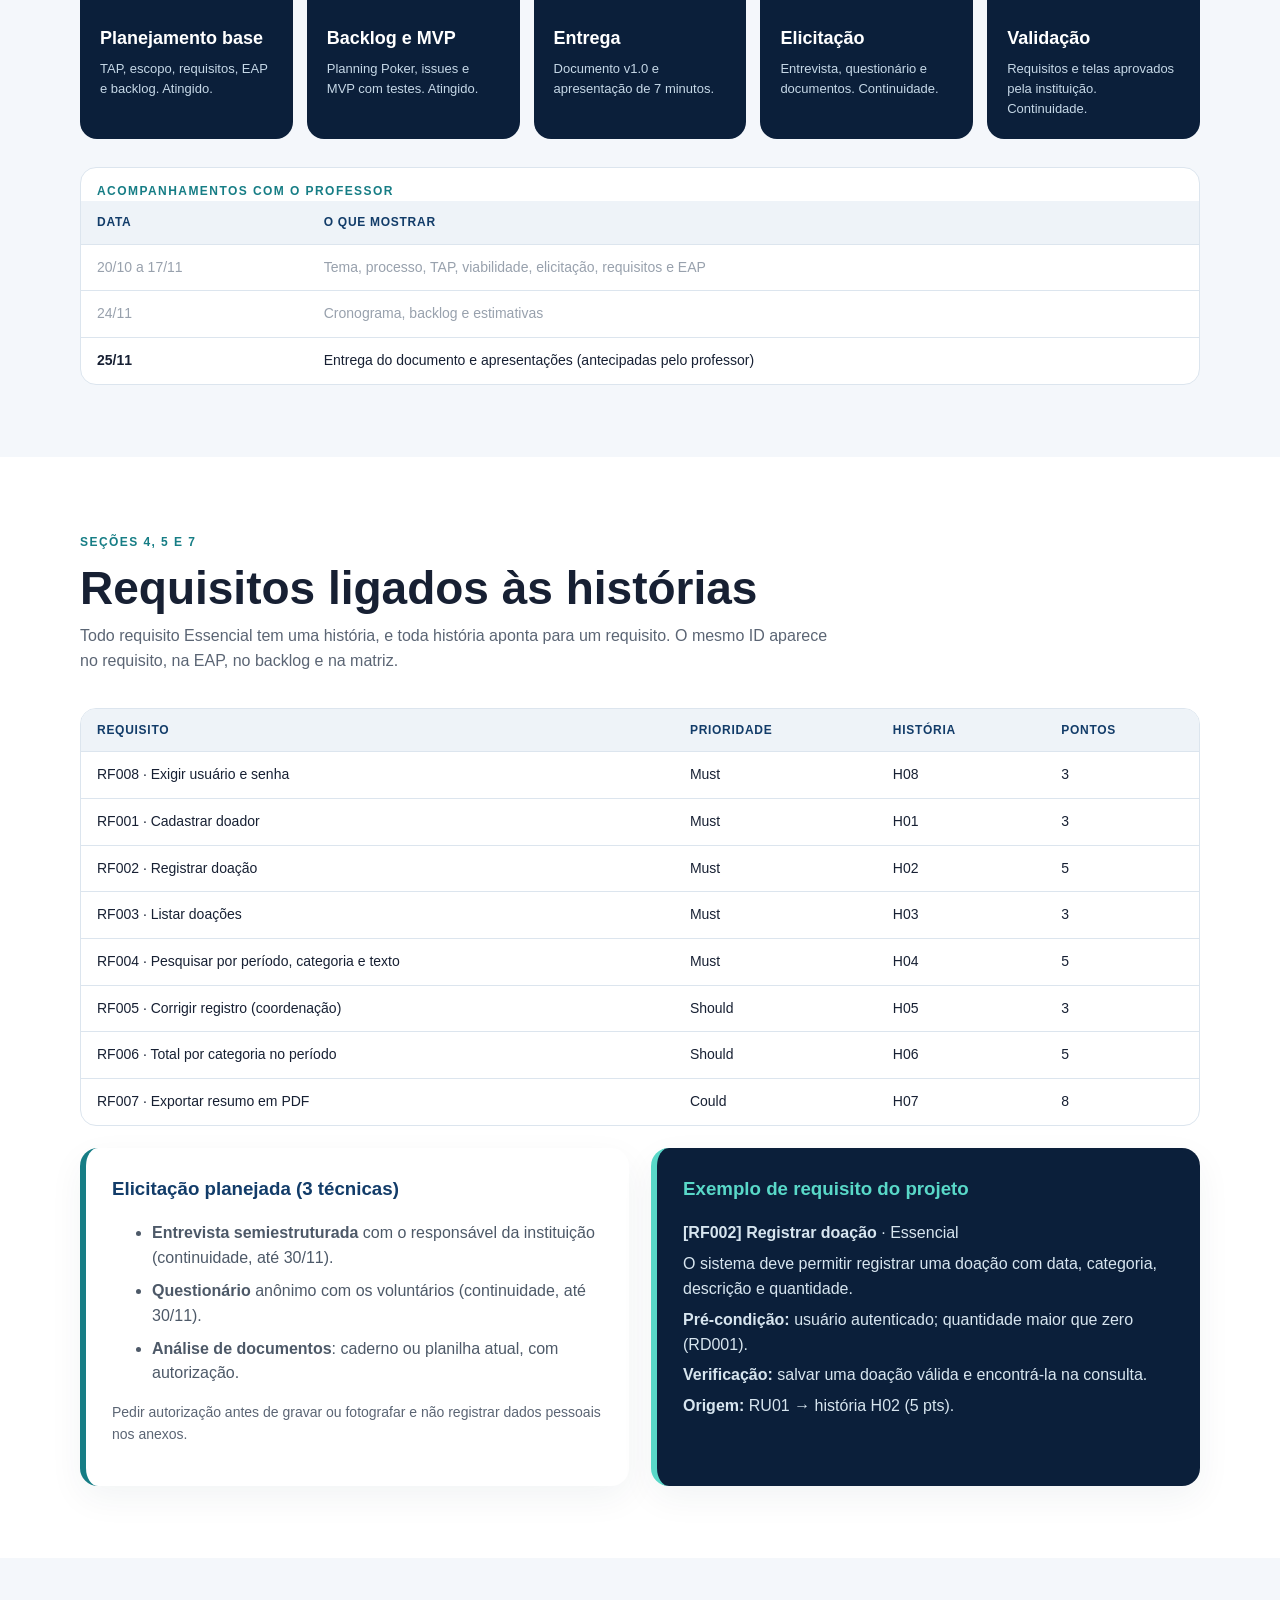
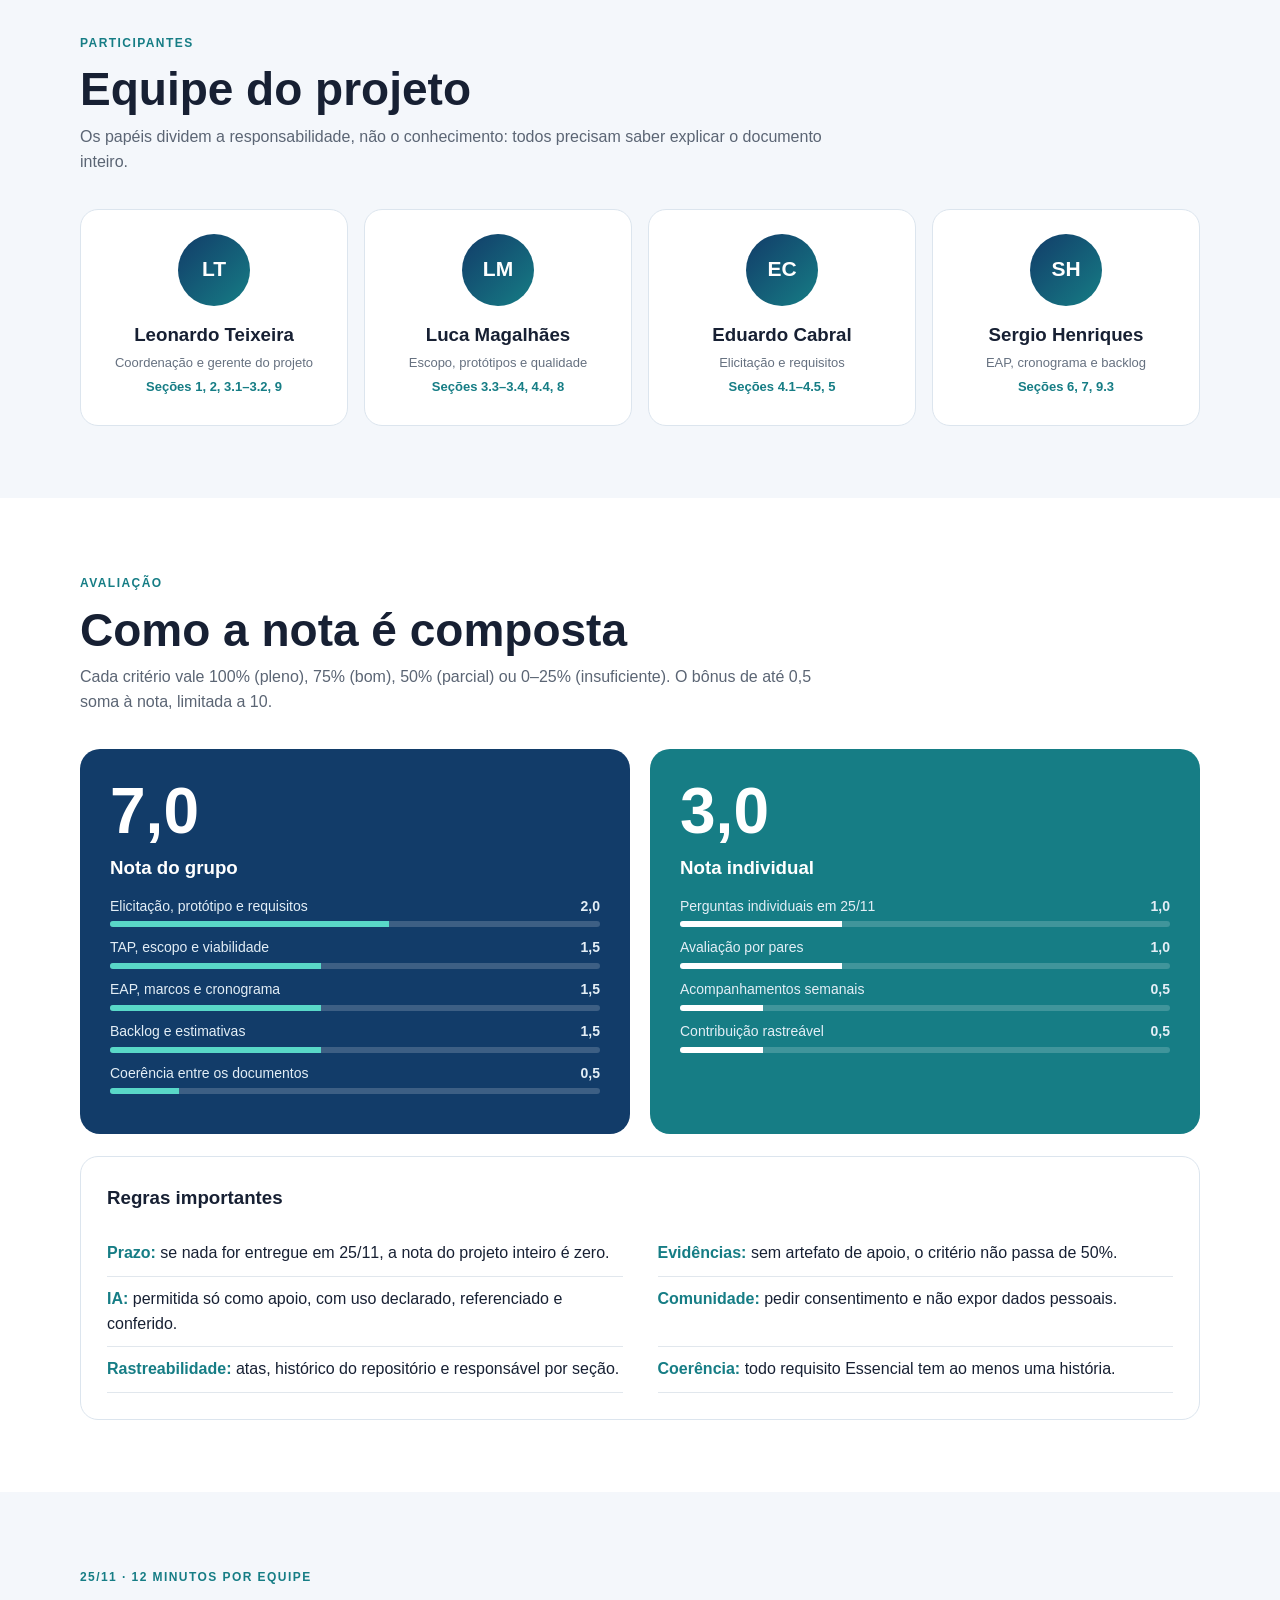
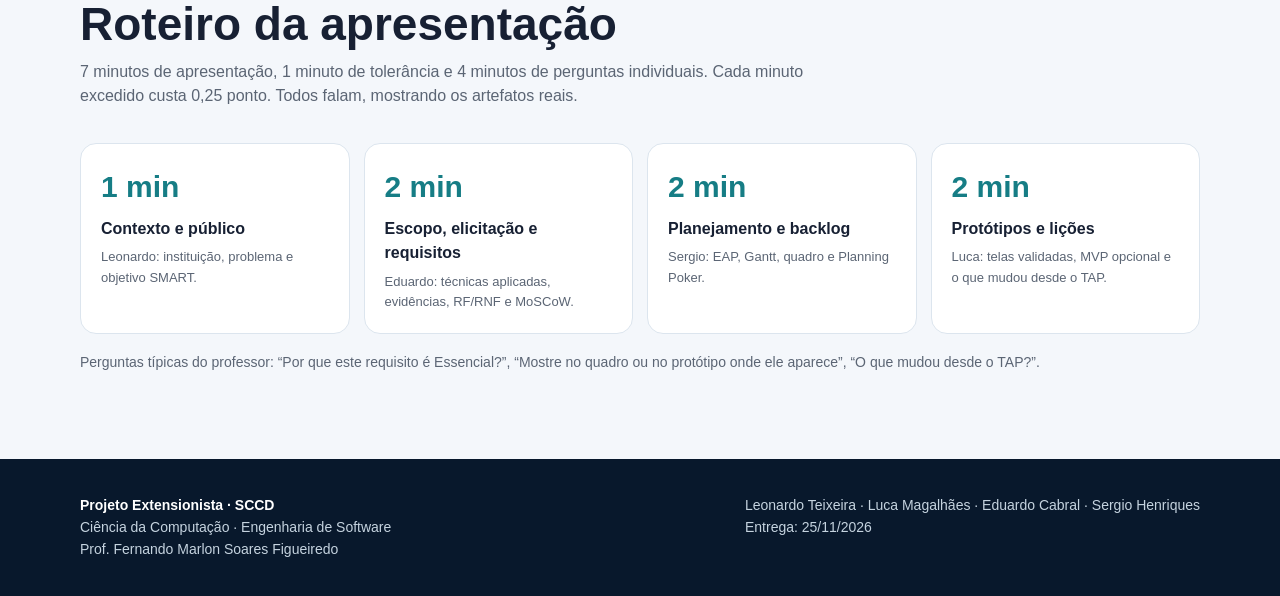
==== commit 7528a48f: "Deixa o MVP mais completo e fácil de usar - Novo visual: menu lateral com ícones, painel inicial com" ====
--- a/index.html
+++ b/index.html
@@ -318,7 +318,7 @@
       <article class="card optional">
         <div class="card-top"><span class="num">8</span><span class="badge b-ok">MVP pronto · +0,5</span></div>
         <h3>MVP ou alta fidelidade</h3>
-        <p>MVP web com H08, H01–H06, testado com 19 verificações. Falta testar com 2 voluntários (RNF001). <a href="mvp/index.html">Abrir o MVP</a></p>
+        <p>MVP web com as 8 histórias (H07 pelo resumo em PDF), painel e busca ao digitar; 23 verificações automáticas. Falta testar com 2 voluntários (RNF001). <a href="mvp/index.html">Abrir o MVP</a></p>
         <span class="who">Luca</span>
       </article>
       <article class="card">
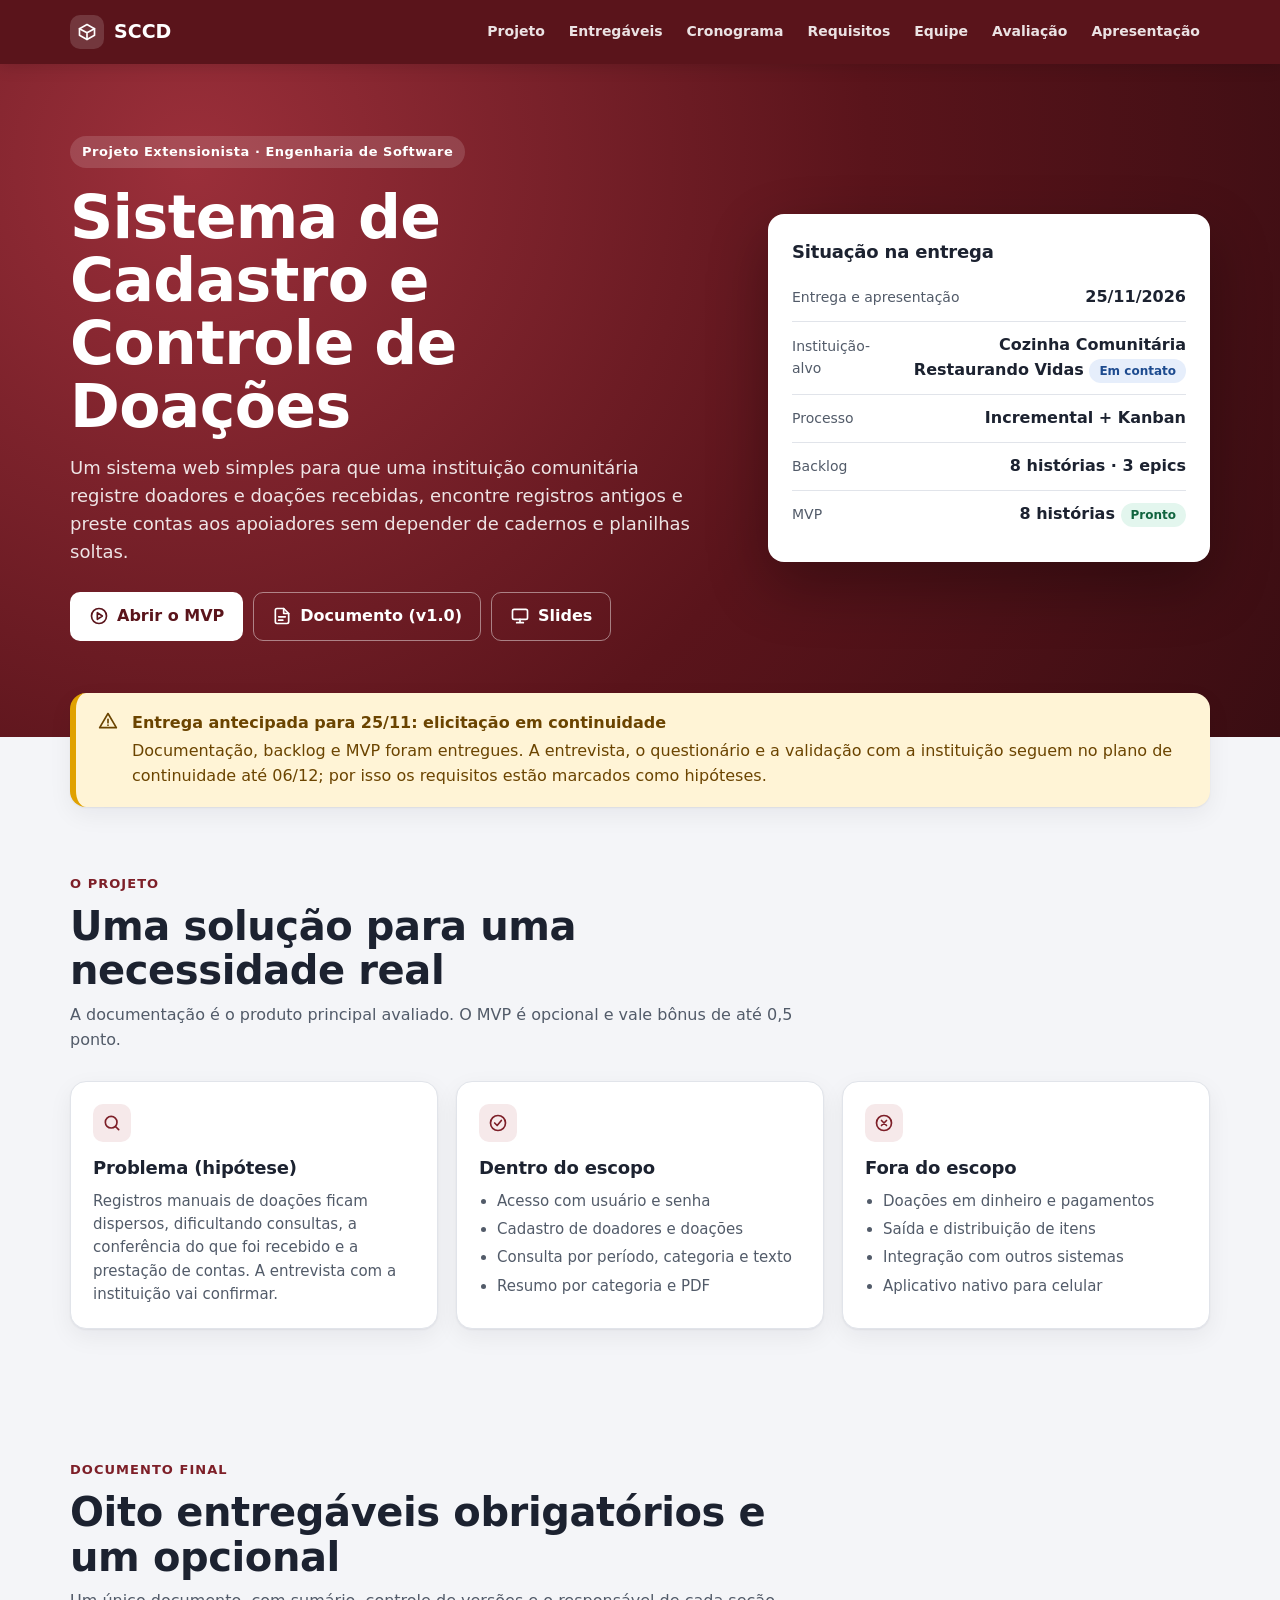
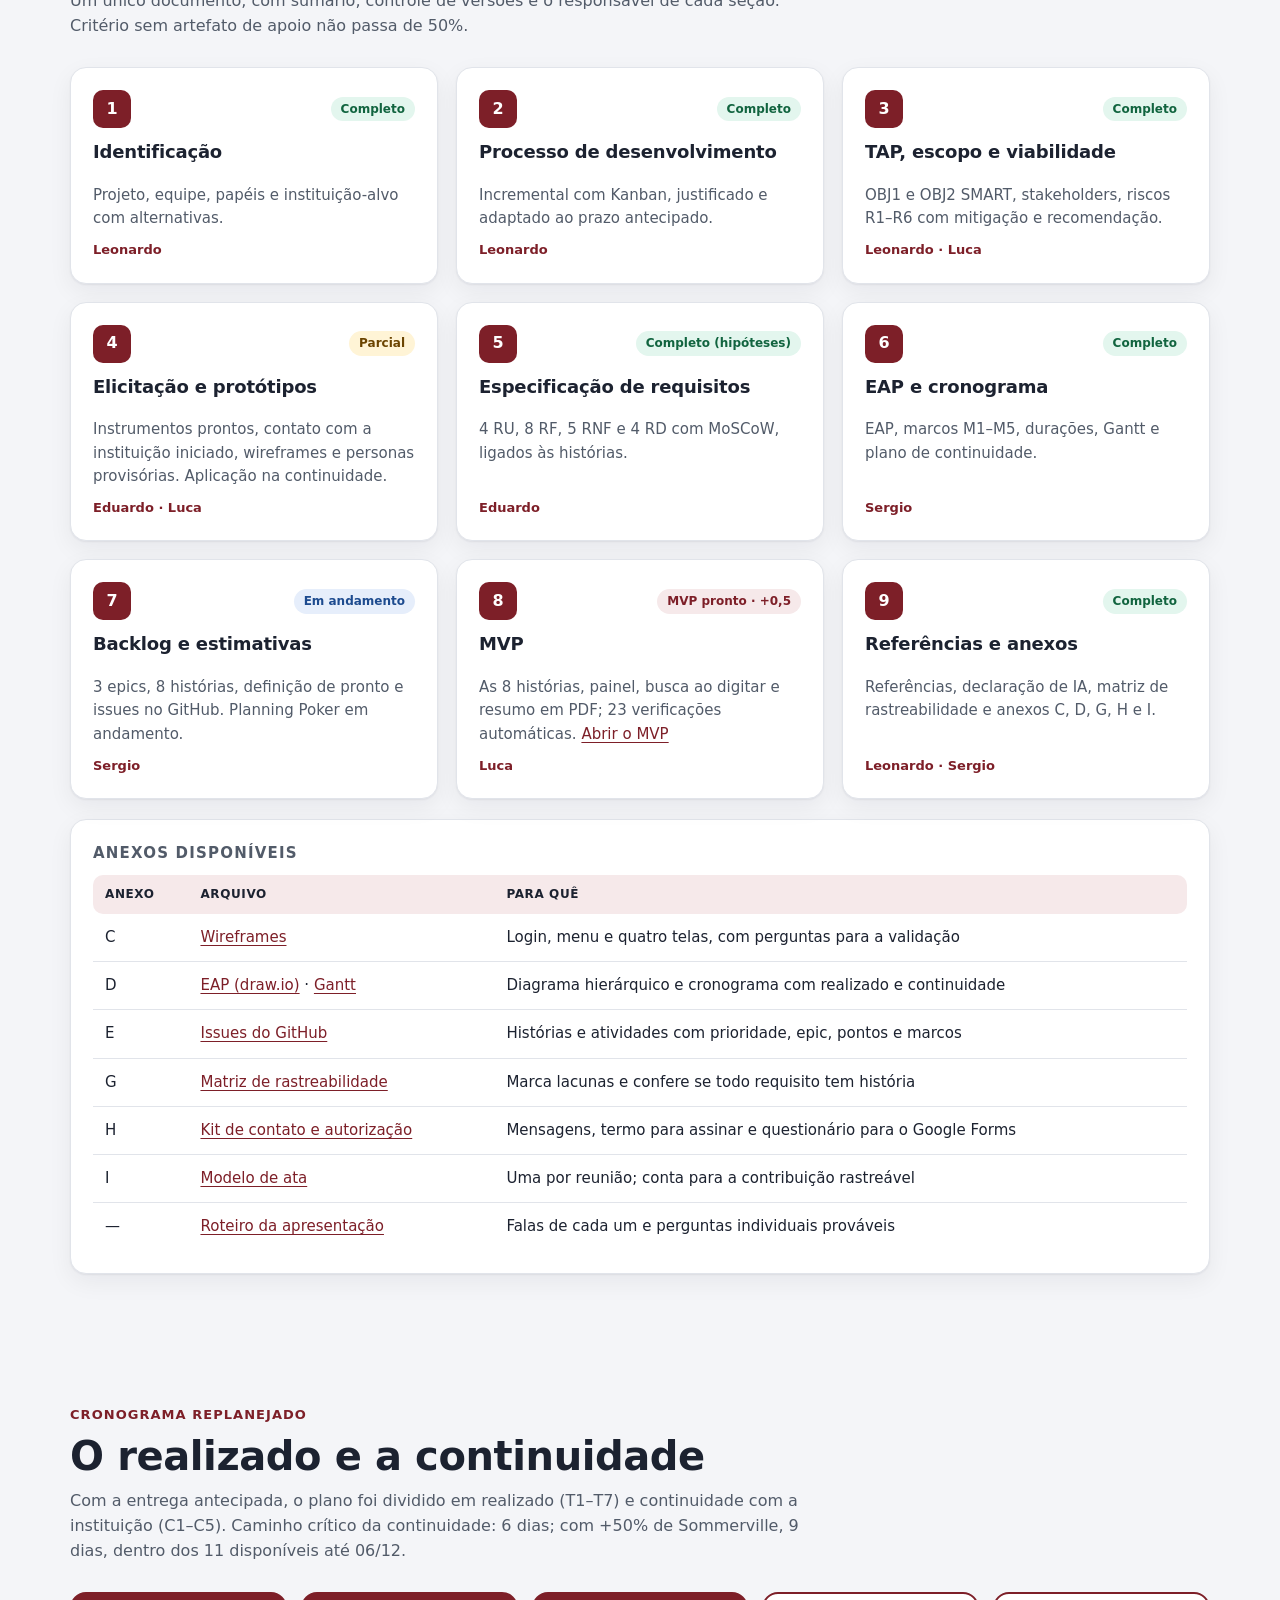
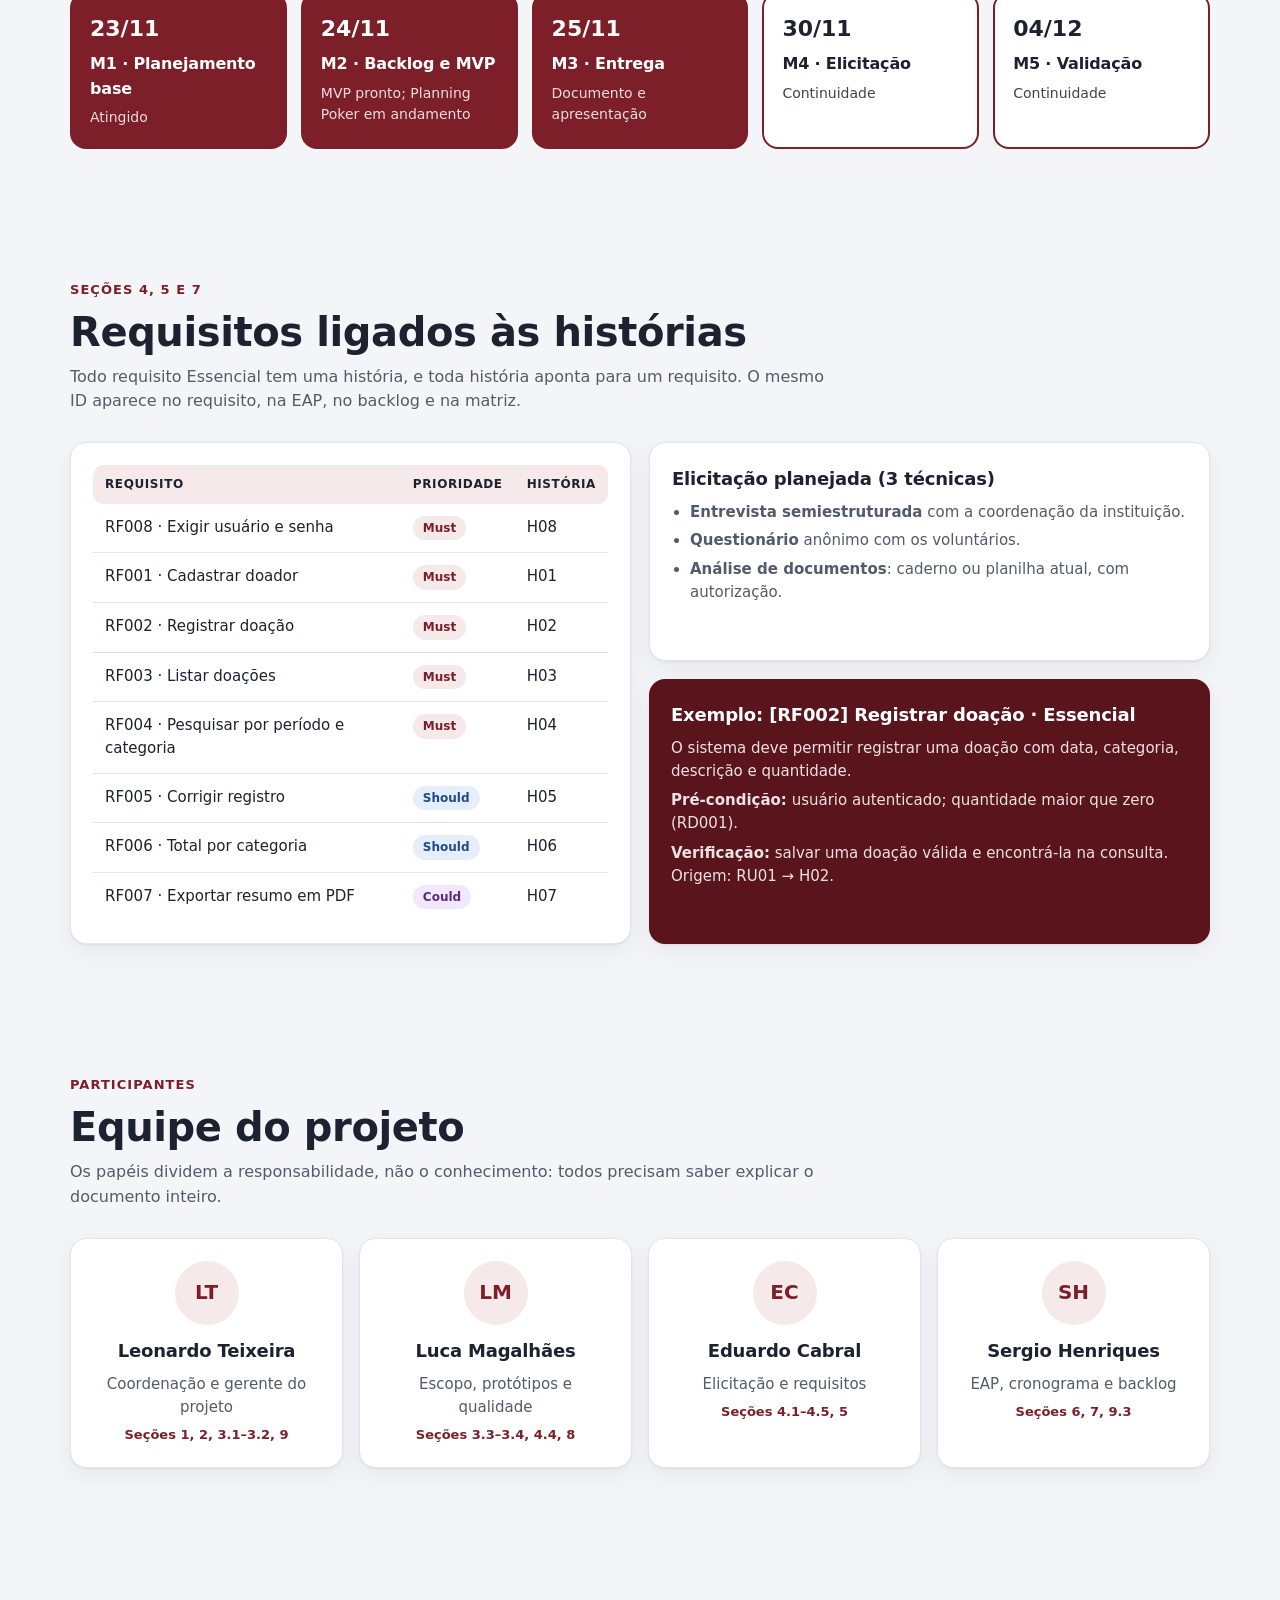
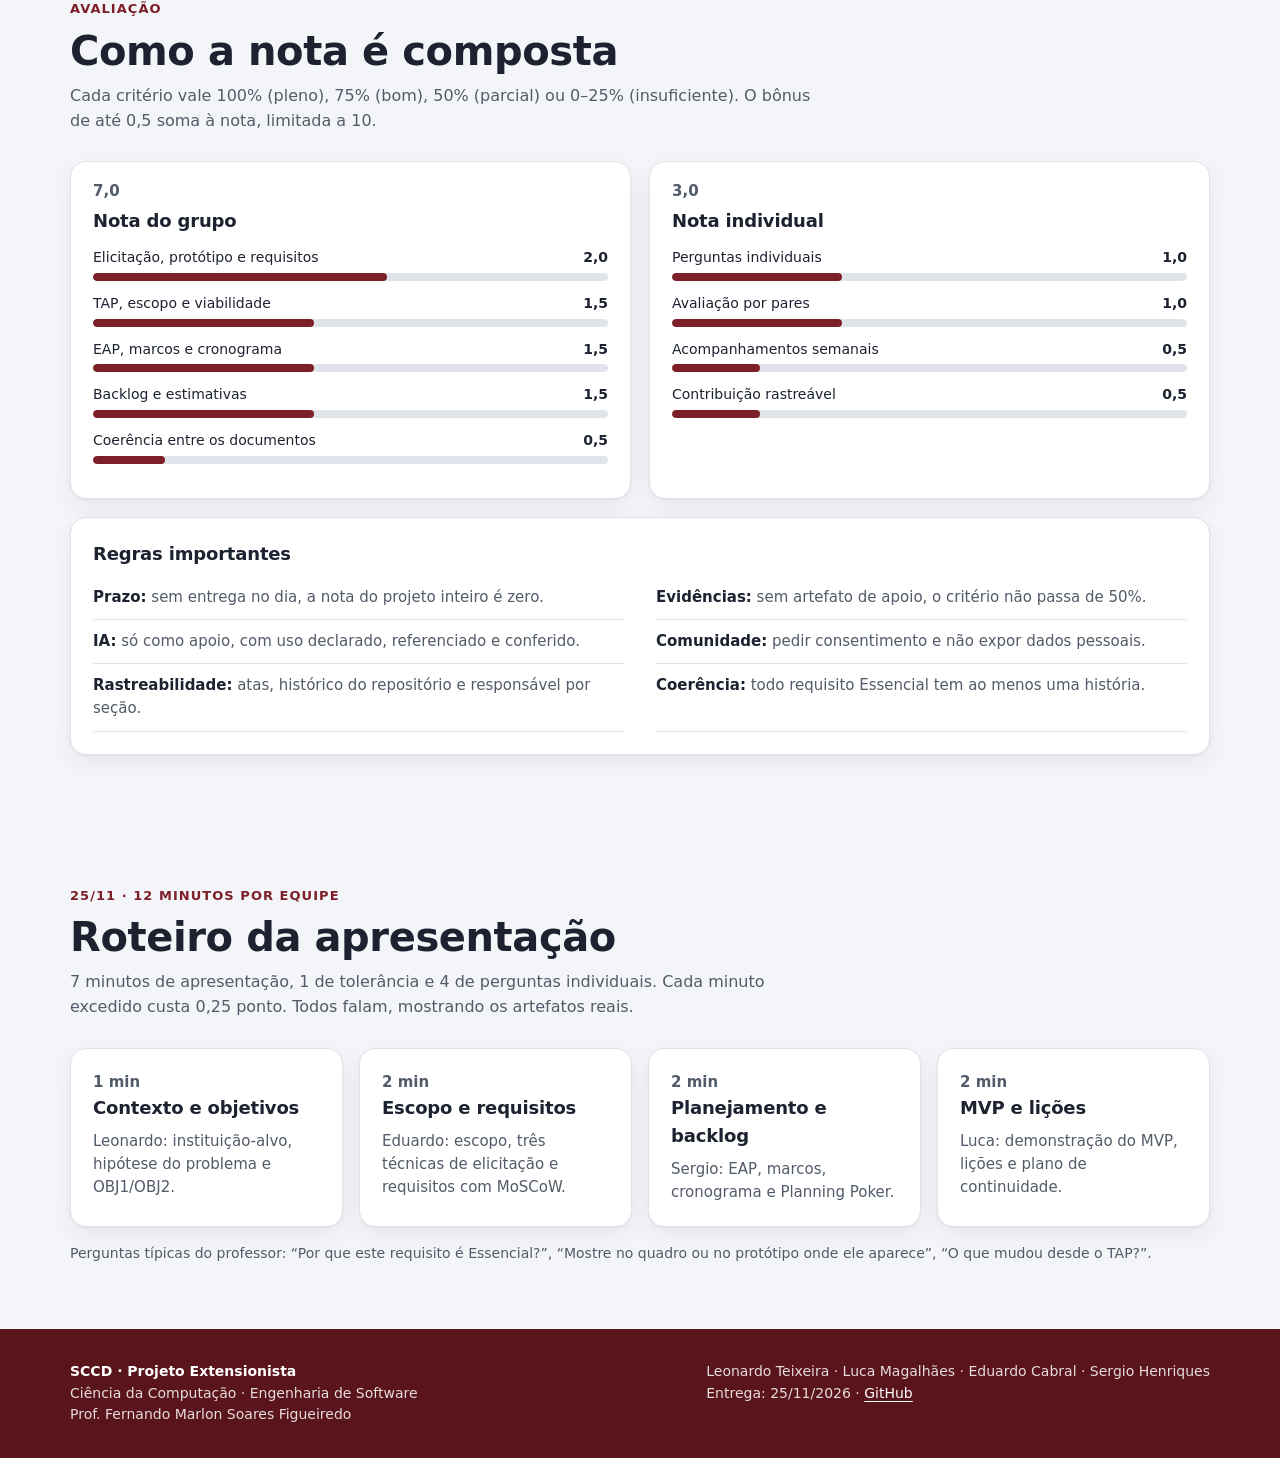
==== commit e45b6913: "Redesenha o portal com a identidade visual do MVP - Mesma paleta vinho, cartões, selos, ícones e mod" ====
--- a/index.html
+++ b/index.html
@@ -3,189 +3,207 @@
 <head>
 <meta charset="UTF-8">
 <meta name="viewport" content="width=device-width, initial-scale=1">
-<meta name="description" content="Portal da equipe do Projeto Extensionista de Engenharia de Software: Sistema de Cadastro e Controle de Doações (SCCD).">
+<meta name="color-scheme" content="light dark">
+<meta name="description" content="Portal do Projeto Extensionista de Engenharia de Software: Sistema de Cadastro e Controle de Doações (SCCD).">
 <title>SCCD · Projeto Extensionista</title>
 <style>
   :root {
-    --navy: #0b1f3a;
-    --navy-2: #123c69;
-    --teal: #167d85;
-    --mint: #59d8c8;
-    --ink: #172033;
-    --muted: #5b6574;
-    --line: #dce5ee;
-    --bg: #f4f7fb;
-    --card: #ffffff;
-    --warn-bg: #fff4d6;
-    --warn-ink: #7a4b00;
-    --ok-bg: #e3f6ee;
-    --ok-ink: #11643f;
-    --todo-bg: #fde8e8;
-    --todo-ink: #8f1d1d;
-    --wip-bg: #e6eefb;
-    --wip-ink: #1d4b8f;
+    --vinho: #7d1f28;
+    --vinho-escuro: #5a141b;
+    --vinho-claro: #f6e9ea;
+    --tinta: #1c2230;
+    --apagado: #525b69;
+    --linha: #e1e4ea;
+    --fundo: #f4f5f8;
+    --cartao: #ffffff;
+    --sombra: 0 1px 2px rgba(20, 24, 36, .06), 0 8px 24px rgba(20, 24, 36, .06);
+    --raio: 16px;
+    --ok-f: #e3f6ee; --ok-t: #11643f;
+    --and-f: #e6eefb; --and-t: #1d4b8f;
+    --alerta-f: #fff4d6; --alerta-t: #6b4400; --alerta-b: #e0a100;
+    --cont-f: #f1e9fb; --cont-t: #5b2a86;
+    color-scheme: light;
   }
+  @media (prefers-color-scheme: dark) {
+    :root {
+      --vinho: #e08890;
+      --vinho-escuro: #f0a9b0;
+      --vinho-claro: #3a2326;
+      --tinta: #e9ebf0;
+      --apagado: #a9b0bc;
+      --linha: #30343e;
+      --fundo: #15171c;
+      --cartao: #1e2128;
+      --sombra: 0 1px 2px rgba(0, 0, 0, .3), 0 8px 24px rgba(0, 0, 0, .25);
+      --ok-f: #173327; --ok-t: #8fd9b4;
+      --and-f: #1b2a44; --and-t: #a9c4f0;
+      --alerta-f: #3a2f12; --alerta-t: #f2d48a; --alerta-b: #c99a2e;
+      --cont-f: #2d2140; --cont-t: #d2b7f0;
+      color-scheme: dark;
+    }
+  }
+
   * { box-sizing: border-box; }
   html { scroll-behavior: smooth; }
-  body {
-    margin: 0;
-    font-family: Arial, Helvetica, sans-serif;
-    background: var(--bg);
-    color: var(--ink);
-    line-height: 1.55;
+  body { margin: 0; font: 16px/1.55 system-ui, -apple-system, "Segoe UI", Roboto, Arial, sans-serif; color: var(--tinta); background: var(--fundo); }
+  a { color: var(--vinho); text-underline-offset: 3px; }
+  h1, h2, h3 { letter-spacing: -.01em; margin: 0; }
+  p { margin: 0; }
+  .container { width: min(1140px, 100% - 32px); margin: auto; }
+  section[id], main[id] { scroll-margin-top: 76px; }
+  .icone { width: 20px; height: 20px; flex: none; fill: none; stroke: currentColor; stroke-width: 2; stroke-linecap: round; stroke-linejoin: round; }
+
+  /* ---------- topo ---------- */
+  .topo { position: sticky; top: 0; z-index: 10; background: var(--vinho-escuro); color: #fff; box-shadow: 0 2px 16px rgba(0, 0, 0, .15); }
+  @media (prefers-color-scheme: dark) { .topo { background: #22161a; } }
+  .topo .container { min-height: 64px; display: flex; align-items: center; justify-content: space-between; gap: 20px; }
+  .marca { display: flex; align-items: center; gap: 10px; color: #fff; text-decoration: none; font-weight: 800; font-size: 19px; white-space: nowrap; }
+  .marca-icone { display: grid; place-items: center; width: 34px; height: 34px; border-radius: 10px; background: rgba(255, 255, 255, .15); }
+  .nav { display: flex; gap: 4px; overflow-x: auto; scrollbar-width: none; }
+  .nav::-webkit-scrollbar { display: none; }
+  .nav a { color: rgba(255, 255, 255, .88); text-decoration: none; font-size: 14px; font-weight: 600; white-space: nowrap; padding: 8px 10px; border-radius: 8px; }
+  .nav a:hover, .nav a:focus-visible { background: rgba(255, 255, 255, .12); color: #fff; }
+
+  /* ---------- abertura ---------- */
+  .hero { color: #fff; padding: 72px 0 96px; background: radial-gradient(circle at 15% 15%, #9b2f3a, #5a141b 55%, #3a0d12); }
+  .hero-grid { display: grid; grid-template-columns: 1.25fr .85fr; gap: 48px; align-items: center; }
+  .pilula { display: inline-flex; align-items: center; gap: 8px; padding: 6px 12px; border-radius: 99px; background: rgba(255, 255, 255, .14); font-size: 13px; font-weight: 700; letter-spacing: .04em; }
+  .hero h1 { font-size: clamp(36px, 5.2vw, 60px); line-height: 1.05; margin: 18px 0 16px; }
+  .hero p { font-size: 18px; color: rgba(255, 255, 255, .88); max-width: 620px; }
+  .botoes { display: flex; flex-wrap: wrap; gap: 10px; margin-top: 26px; }
+  .botao { display: inline-flex; align-items: center; gap: 8px; min-height: 46px; padding: 11px 18px; border-radius: 10px; font-weight: 700; text-decoration: none; border: 1px solid transparent; }
+  .botao.claro { background: #fff; color: #5a141b; }
+  .botao.claro:hover { background: #f6e9ea; }
+  .botao.vazado { color: #fff; border-color: rgba(255, 255, 255, .45); }
+  .botao.vazado:hover { background: rgba(255, 255, 255, .1); }
+  .situacao { background: var(--cartao); color: var(--tinta); border-radius: var(--raio); padding: 24px; box-shadow: 0 24px 60px rgba(0, 0, 0, .3); }
+  .situacao h2 { font-size: 18px; margin-bottom: 8px; }
+  .situacao dl { margin: 0; }
+  .situacao dl div { display: flex; justify-content: space-between; align-items: center; gap: 14px; padding: 11px 0; border-bottom: 1px solid var(--linha); }
+  .situacao dl div:last-child { border: 0; }
+  .situacao dt { color: var(--apagado); font-size: 14px; }
+  .situacao dd { margin: 0; font-weight: 700; text-align: right; }
+
+  /* ---------- aviso ---------- */
+  .aviso { position: relative; margin-top: -44px; display: flex; gap: 14px; align-items: flex-start; padding: 18px 22px; border-radius: var(--raio); background: var(--alerta-f); color: var(--alerta-t); border-left: 6px solid var(--alerta-b); box-shadow: var(--sombra); }
+  .aviso strong { display: block; margin-bottom: 4px; }
+
+  /* ---------- seções ---------- */
+  .secao { padding: 64px 0; }
+  .cabeca { max-width: 760px; margin-bottom: 28px; }
+  .olho { color: var(--vinho); font-weight: 700; font-size: 13px; letter-spacing: .08em; text-transform: uppercase; }
+  .cabeca h2 { font-size: clamp(28px, 3.6vw, 40px); line-height: 1.12; margin: 8px 0 10px; }
+  .cabeca p { color: var(--apagado); }
+  .cartao { background: var(--cartao); border: 1px solid var(--linha); border-radius: var(--raio); padding: 22px; box-shadow: var(--sombra); }
+  .cartao h3 { font-size: 18px; margin-bottom: 8px; }
+  .cartao p, .cartao li { color: var(--apagado); font-size: 15px; }
+  .cartao ul { margin: 0; padding-left: 18px; }
+  .cartao li { margin: 5px 0; }
+  .grade3 { display: grid; grid-template-columns: repeat(3, minmax(0, 1fr)); gap: 18px; }
+  .grade2 { display: grid; grid-template-columns: repeat(2, minmax(0, 1fr)); gap: 18px; }
+  .grade4 { display: grid; grid-template-columns: repeat(4, minmax(0, 1fr)); gap: 16px; }
+  .icone-caixa { display: grid; place-items: center; width: 38px; height: 38px; border-radius: 10px; background: var(--vinho-claro); color: var(--vinho); margin-bottom: 12px; }
+
+  /* selos de situação: cor + texto escrito */
+  .selo { display: inline-block; padding: 3px 10px; border-radius: 99px; font-size: 12px; font-weight: 700; white-space: nowrap; }
+  .s-ok { background: var(--ok-f); color: var(--ok-t); }
+  .s-and { background: var(--and-f); color: var(--and-t); }
+  .s-par { background: var(--alerta-f); color: var(--alerta-t); }
+  .s-cont { background: var(--cont-f); color: var(--cont-t); }
+  .s-bonus { background: var(--vinho-claro); color: var(--vinho); }
+
+  /* entregáveis */
+  .entregavel { display: flex; flex-direction: column; gap: 10px; transition: transform .2s, border-color .2s; }
+  .entregavel:hover { transform: translateY(-3px); border-color: var(--vinho); }
+  .entregavel-topo { display: flex; align-items: center; justify-content: space-between; gap: 10px; }
+  .numero { display: grid; place-items: center; width: 38px; height: 38px; border-radius: 10px; background: var(--vinho); color: #fff; font-weight: 800; }
+  @media (prefers-color-scheme: dark) { .numero { color: #1c0d10; } }
+  .quem { margin-top: auto; font-size: 13px; font-weight: 700; color: var(--vinho); }
+
+  /* tabelas */
+  .tabela { overflow-x: auto; margin-top: 20px; }
+  .tabela .olho { margin-bottom: 10px; }
+  table { width: 100%; border-collapse: collapse; font-size: 15px; }
+  th { text-align: left; background: var(--vinho-claro); padding: 10px 12px; font-size: 12px; text-transform: uppercase; letter-spacing: .05em; }
+  th:first-child { border-radius: 10px 0 0 10px; }
+  th:last-child { border-radius: 0 10px 10px 0; }
+  td { padding: 12px; border-bottom: 1px solid var(--linha); vertical-align: top; }
+  tr:last-child td { border-bottom: 0; }
+  td.passado { color: var(--apagado); }
+
+  /* linha do tempo */
+  .marcos { display: grid; grid-template-columns: repeat(5, minmax(0, 1fr)); gap: 14px; }
+  .marco { display: flex; flex-direction: column; gap: 6px; padding: 18px; border-radius: var(--raio); border: 2px solid var(--vinho); background: var(--cartao); }
+  .marco.feito { background: var(--vinho); color: #fff; }
+  @media (prefers-color-scheme: dark) { .marco.feito { color: #1c0d10; } }
+  .marco .data { font-size: 22px; font-weight: 800; }
+  .marco h3 { font-size: 16px; }
+  .marco p { font-size: 14px; opacity: .85; }
+
+  /* requisito exemplo */
+  .destaque { background: var(--vinho-escuro); color: #fff; border: 0; }
+  .destaque h3 { color: #fff; }
+  .destaque p { color: rgba(255, 255, 255, .88); margin: 6px 0; }
+  @media (prefers-color-scheme: dark) { .destaque { background: #2a1a1e; } }
+
+  /* equipe */
+  .membro { text-align: center; }
+  .avatar { display: grid; place-items: center; width: 64px; height: 64px; margin: 0 auto 12px; border-radius: 50%; background: var(--vinho-claro); color: var(--vinho); font-size: 20px; font-weight: 800; }
+  .membro .secoes { margin-top: 6px; font-size: 13px; font-weight: 700; color: var(--vinho); }
+
+  /* avaliação */
+  .nota { font-size: 48px; font-weight: 800; line-height: 1; color: var(--vinho); }
+  .barra-linha { display: grid; grid-template-columns: 1fr auto; gap: 4px 12px; margin: 12px 0; font-size: 14px; }
+  .trilho { grid-column: 1 / -1; height: 8px; border-radius: 99px; background: var(--linha); overflow: hidden; }
+  .trilho i { display: block; height: 100%; border-radius: 99px; background: var(--vinho); }
+  .regras { display: grid; grid-template-columns: repeat(2, minmax(0, 1fr)); gap: 0 32px; }
+  .regras p { padding: 10px 0; border-bottom: 1px solid var(--linha); color: var(--apagado); font-size: 15px; }
+  .regras b { color: var(--tinta); }
+
+  /* apresentação */
+  .minuto { font-size: 28px; font-weight: 800; color: var(--vinho); }
+  .rodape-nota { margin-top: 16px; color: var(--apagado); font-size: 14px; }
+
+  .rodape { background: var(--vinho-escuro); color: rgba(255, 255, 255, .85); padding: 32px 0; font-size: 14px; }
+  @media (prefers-color-scheme: dark) { .rodape { background: #22161a; } }
+  .rodape .container { display: flex; justify-content: space-between; gap: 20px; flex-wrap: wrap; }
+  .rodape strong { color: #fff; }
+
+  @media (max-width: 960px) {
+    .hero-grid, .grade2 { grid-template-columns: 1fr; }
+    .grade3, .grade4 { grid-template-columns: repeat(2, minmax(0, 1fr)); }
+    .marcos { grid-template-columns: repeat(2, minmax(0, 1fr)); }
   }
-  a { color: inherit; }
-  .container { width: min(1120px, 100% - 32px); margin: auto; }
-  section[id], main[id] { scroll-margin-top: 80px; }
-
-  /* Cabeçalho */
-  .top { background: var(--navy); color: #fff; position: sticky; top: 0; z-index: 10; box-shadow: 0 3px 18px #0002; }
-  .top .container { min-height: 64px; display: flex; align-items: center; justify-content: space-between; gap: 20px; }
-  .logo { font-weight: 800; font-size: 18px; text-decoration: none; white-space: nowrap; }
-  .logo span { color: var(--mint); }
-  .nav { display: flex; gap: 20px; overflow-x: auto; scrollbar-width: none; }
-  .nav::-webkit-scrollbar { display: none; }
-  .nav a { text-decoration: none; font-size: 13px; font-weight: 700; white-space: nowrap; padding: 8px 0; }
-  .nav a:hover, .nav a:focus-visible { color: var(--mint); }
-
-  /* Hero */
-  .hero { background: linear-gradient(135deg, var(--navy) 0%, var(--navy-2) 62%, var(--teal) 100%); color: #fff; padding: 80px 0 70px; }
-  .hero-grid { display: grid; grid-template-columns: 1.2fr .8fr; gap: 50px; align-items: center; }
-  .pill { display: inline-block; background: var(--mint); color: #082039; border-radius: 99px; padding: 7px 13px; font-size: 11px; font-weight: 800; letter-spacing: .08em; text-transform: uppercase; }
-  .hero h1 { font-size: clamp(38px, 5.5vw, 66px); line-height: 1.04; margin: 22px 0; }
-  .hero p { font-size: 18px; color: #d9e8f4; max-width: 680px; }
-  .btns { display: flex; flex-wrap: wrap; gap: 12px; margin-top: 22px; }
-  .btn { display: inline-block; background: var(--mint); color: #082039; text-decoration: none; font-weight: 800; padding: 13px 18px; border-radius: 10px; }
-  .btn.ghost { background: transparent; color: #fff; border: 2px solid #ffffff55; }
-  .hero-card { background: var(--card); color: var(--ink); border-radius: 22px; padding: 26px; box-shadow: 0 25px 70px #00152b88; }
-  .hero-card h2 { margin: 0 0 14px; color: var(--navy-2); font-size: 20px; }
-  .hero-card dl { margin: 0; }
-  .hero-card dl div { display: flex; justify-content: space-between; gap: 14px; padding: 11px 0; border-bottom: 1px solid var(--line); }
-  .hero-card dl div:last-child { border: 0; }
-  .hero-card dt { color: var(--muted); font-size: 14px; }
-  .hero-card dd { margin: 0; font-weight: 700; text-align: right; }
-
-  /* Alerta */
-  .alert { background: var(--warn-bg); color: var(--warn-ink); border-left: 6px solid #e0a100; border-radius: 14px; padding: 18px 22px; margin-top: -34px; position: relative; box-shadow: 0 12px 30px #18314f14; }
-  .alert strong { display: block; font-size: 16px; margin-bottom: 4px; }
-  .alert p { margin: 0; }
-
-  /* Seções */
-  .section { padding: 72px 0; }
-  .section.alt { background: var(--card); }
-  .head { max-width: 760px; margin-bottom: 34px; }
-  .kicker { color: var(--teal); font-weight: 800; text-transform: uppercase; letter-spacing: .12em; font-size: 12px; }
-  .head h2 { font-size: clamp(30px, 4vw, 46px); line-height: 1.1; margin: 10px 0; }
-  .head p { color: var(--muted); margin: 0; }
-
-  .about { display: grid; grid-template-columns: repeat(3, 1fr); gap: 18px; }
-  .info { background: var(--card); border: 1px solid var(--line); border-radius: 18px; padding: 24px; box-shadow: 0 10px 30px #18314f0b; }
-  .info h3 { margin: 0 0 8px; color: var(--navy-2); }
-  .info p, .info li { margin: 0; color: var(--muted); font-size: 14px; }
-  .info ul { margin: 0; padding-left: 18px; }
-  .info li { margin: 5px 0; }
-
-  /* Status */
-  .badge { display: inline-block; font-size: 11px; font-weight: 800; letter-spacing: .04em; text-transform: uppercase; border-radius: 99px; padding: 4px 10px; }
-  .b-ok { background: var(--ok-bg); color: var(--ok-ink); }
-  .b-wip { background: var(--wip-bg); color: var(--wip-ink); }
-  .b-todo { background: var(--todo-bg); color: var(--todo-ink); }
-  .b-opt { background: #eef0f3; color: #4a5361; }
-
-  .deliverables { display: grid; grid-template-columns: repeat(3, 1fr); gap: 16px; }
-  .card { background: #f7fafc; border: 1px solid var(--line); border-radius: 18px; padding: 22px; display: flex; flex-direction: column; gap: 10px; transition: transform .2s, border-color .2s, box-shadow .2s; }
-  .card:hover { transform: translateY(-4px); border-color: var(--mint); box-shadow: 0 15px 35px #18314f17; }
-  .card-top { display: flex; align-items: center; justify-content: space-between; gap: 10px; }
-  .num { width: 40px; height: 40px; border-radius: 11px; background: var(--navy-2); color: #fff; display: grid; place-items: center; font-weight: 800; }
-  .card h3 { font-size: 18px; margin: 4px 0 0; }
-  .card p { font-size: 14px; color: var(--muted); margin: 0; }
-  .card .who { font-size: 13px; font-weight: 700; color: var(--teal); margin-top: auto; }
-  .card.optional { background: #e9fbf8; }
-  .card.optional .num { background: var(--teal); }
-
-  /* Cronograma */
-  .timeline { display: grid; grid-template-columns: repeat(5, 1fr); gap: 14px; }
-  .step { background: var(--navy); color: #fff; border-radius: 17px; padding: 20px; }
-  .step .date { color: var(--mint); font-weight: 800; font-size: 14px; }
-  .step h3 { margin: 18px 0 6px; font-size: 18px; }
-  .step p { font-size: 13px; color: #c6d8e7; margin: 0; }
-  .table-wrap { overflow-x: auto; margin-top: 28px; background: var(--card); border: 1px solid var(--line); border-radius: 16px; }
-  table { width: 100%; border-collapse: collapse; font-size: 14px; }
-  th, td { text-align: left; padding: 12px 16px; border-bottom: 1px solid var(--line); vertical-align: top; }
-  th { background: #eef3f8; color: var(--navy-2); font-size: 12px; text-transform: uppercase; letter-spacing: .06em; }
-  tr:last-child td { border-bottom: 0; }
-  td.past { color: #98a1ad; }
-
-  /* Requisitos */
-  .requirements { display: grid; grid-template-columns: 1fr 1fr; gap: 22px; }
-  .panel { background: var(--card); border-radius: 18px; padding: 26px; border-left: 6px solid var(--teal); box-shadow: 0 12px 35px #18314f0e; }
-  .panel h3 { color: var(--navy-2); margin-top: 0; }
-  .panel li { margin: 8px 0; color: #4d5968; }
-  .panel.dark { background: var(--navy); color: #fff; border-left-color: var(--mint); }
-  .panel.dark h3 { color: var(--mint); }
-  .panel.dark p { color: #d7e5ef; margin: 6px 0; }
-
-  /* Equipe */
-  .team { display: grid; grid-template-columns: repeat(4, 1fr); gap: 16px; }
-  .member { background: var(--card); border-radius: 18px; padding: 24px; border: 1px solid var(--line); text-align: center; }
-  .avatar { width: 72px; height: 72px; margin: 0 auto 14px; border-radius: 50%; display: grid; place-items: center; background: linear-gradient(135deg, var(--navy-2), var(--teal)); color: #fff; font-size: 21px; font-weight: 800; }
-  .member h3 { margin: 4px 0; }
-  .member p { font-size: 13px; color: #667180; margin: 4px 0; }
-  .member .secs { font-weight: 700; color: var(--teal); }
-
-  /* Avaliação */
-  .score { display: grid; grid-template-columns: 1fr 1fr; gap: 20px; }
-  .scorebox { border-radius: 20px; padding: 30px; background: var(--navy-2); color: #fff; }
-  .scorebox.green { background: var(--teal); }
-  .scorebox strong { font-size: 64px; line-height: 1; }
-  .scorebox h3 { margin: 10px 0 14px; }
-  .bar-row { display: grid; grid-template-columns: 1fr auto; gap: 4px 12px; font-size: 14px; margin: 10px 0; color: #e3eef6; }
-  .bar { grid-column: 1 / -1; height: 6px; background: #ffffff2e; border-radius: 99px; overflow: hidden; }
-  .bar i { display: block; height: 100%; background: var(--mint); }
-  .scorebox.green .bar i { background: #fff; }
-  .rules { margin-top: 22px; background: var(--card); border-radius: 18px; padding: 26px; border: 1px solid var(--line); }
-  .rules h3 { margin-top: 0; }
-  .rules-grid { display: grid; grid-template-columns: repeat(2, 1fr); gap: 0 35px; }
-  .rules p { margin: 0; padding: 10px 0; border-bottom: 1px solid #e1e7ed; }
-  .rules b { color: var(--teal); }
-
-  /* Apresentação */
-  .pitch { display: grid; grid-template-columns: repeat(4, 1fr); gap: 14px; }
-  .slot { background: var(--card); border: 1px solid var(--line); border-radius: 16px; padding: 20px; }
-  .slot .min { font-size: 30px; font-weight: 800; color: var(--teal); }
-  .slot h3 { margin: 6px 0; font-size: 16px; }
-  .slot p { margin: 0; font-size: 13px; color: var(--muted); }
-  .note { margin-top: 18px; color: var(--muted); font-size: 14px; }
-
-  .footer { background: #08182c; color: #c5d3df; padding: 36px 0; font-size: 14px; }
-  .footer .container { display: flex; justify-content: space-between; gap: 20px; flex-wrap: wrap; }
-  .footer strong { color: #fff; }
-
-  @media (max-width: 900px) {
-    .hero-grid, .requirements { grid-template-columns: 1fr; }
-    .about, .deliverables, .team, .pitch { grid-template-columns: repeat(2, 1fr); }
-    .timeline { grid-template-columns: repeat(2, 1fr); }
-    .logo { font-size: 16px; }
-  }
-  @media (max-width: 560px) {
-    .about, .deliverables, .team, .score, .rules-grid, .timeline, .pitch { grid-template-columns: 1fr; }
-    .top .container { flex-direction: column; align-items: flex-start; gap: 0; padding: 10px 0 2px; }
-    .nav { width: 100%; gap: 16px; }
-    .hero { padding: 48px 0 64px; }
-    .section { padding: 56px 0; }
-    .hero-card dl div { flex-direction: column; gap: 2px; }
-    .hero-card dd { text-align: left; }
+  @media (max-width: 600px) {
+    .grade3, .grade4, .marcos, .regras { grid-template-columns: 1fr; }
+    .topo .container { flex-direction: column; align-items: flex-start; gap: 0; padding: 10px 0 4px; }
+    .nav { width: 100%; }
+    .hero { padding: 44px 0 80px; }
+    .secao { padding: 48px 0; }
+    .situacao dl div { flex-direction: column; align-items: flex-start; gap: 2px; }
+    .situacao dd { text-align: left; }
   }
   @media (prefers-reduced-motion: reduce) {
     html { scroll-behavior: auto; }
-    .card, .card:hover { transition: none; transform: none; }
+    .entregavel, .entregavel:hover { transition: none; transform: none; }
   }
 </style>
 </head>
 <body>
-<header class="top">
-  <div class="container">
-    <a class="logo" href="#inicio">PROJETO <span>EXTENSIONISTA</span></a>
+<svg width="0" height="0" style="position:absolute" aria-hidden="true">
+  <symbol id="i-caixa" viewBox="0 0 24 24"><path d="M21 8 12 3 3 8v8l9 5 9-5z"/><path d="m3 8 9 5 9-5M12 13v8"/></symbol>
+  <symbol id="i-doc" viewBox="0 0 24 24"><path d="M14 3H6a2 2 0 0 0-2 2v14a2 2 0 0 0 2 2h12a2 2 0 0 0 2-2V9z"/><path d="M14 3v6h6M8 13h8M8 17h5"/></symbol>
+  <symbol id="i-play" viewBox="0 0 24 24"><circle cx="12" cy="12" r="9"/><path d="m10 8 6 4-6 4z"/></symbol>
+  <symbol id="i-slides" viewBox="0 0 24 24"><rect x="3" y="4" width="18" height="12" rx="2"/><path d="M8 20h8M12 16v4"/></symbol>
+  <symbol id="i-alerta" viewBox="0 0 24 24"><path d="M12 3 2 20h20z"/><path d="M12 10v4M12 17h.01"/></symbol>
+  <symbol id="i-lupa" viewBox="0 0 24 24"><circle cx="11" cy="11" r="7"/><path d="m20 20-3.5-3.5"/></symbol>
+  <symbol id="i-ok" viewBox="0 0 24 24"><circle cx="12" cy="12" r="9"/><path d="m8 12 3 3 5-6"/></symbol>
+  <symbol id="i-x" viewBox="0 0 24 24"><circle cx="12" cy="12" r="9"/><path d="m9 9 6 6M15 9l-6 6"/></symbol>
+</svg>
+
+<header class="topo">
+  <div class="container">
+    <a class="marca" href="#inicio"><span class="marca-icone"><svg class="icone"><use href="#i-caixa"/></svg></span>SCCD</a>
     <nav class="nav" aria-label="Seções">
       <a href="#projeto">Projeto</a>
       <a href="#entregaveis">Entregáveis</a>
@@ -202,61 +220,67 @@
 <section class="hero">
   <div class="container hero-grid">
     <div>
-      <span class="pill">Engenharia de Software · Ciência da Computação</span>
+      <span class="pilula">Projeto Extensionista · Engenharia de Software</span>
       <h1>Sistema de Cadastro e Controle de Doações</h1>
       <p>Um sistema web simples para que uma instituição comunitária registre doadores e doações recebidas, encontre registros antigos e preste contas aos apoiadores sem depender de cadernos e planilhas soltas.</p>
-      <div class="btns">
-        <a class="btn" href="Projeto_Extensionista_Controle_de_Doacoes.docx">Baixar documento (v1.0)</a>
-        <a class="btn ghost" href="mvp/index.html">Abrir o MVP</a>
-        <a class="btn ghost" href="#entregaveis">Ver andamento</a>
+      <div class="botoes">
+        <a class="botao claro" href="mvp/"><svg class="icone"><use href="#i-play"/></svg>Abrir o MVP</a>
+        <a class="botao vazado" href="Projeto_Extensionista_Controle_de_Doacoes.docx"><svg class="icone"><use href="#i-doc"/></svg>Documento (v1.0)</a>
+        <a class="botao vazado" href="https://claude.ai/artifact/6FDuJCFz6LQpXq3MECfh1G"><svg class="icone"><use href="#i-slides"/></svg>Slides</a>
       </div>
     </div>
-    <aside class="hero-card" aria-label="Resumo do projeto">
+    <aside class="situacao" aria-label="Situação na entrega">
       <h2>Situação na entrega</h2>
       <dl>
-        <div><dt>Entrega e apresentação</dt><dd>Quarta, 25/11 (antecipada)</dd></div>
-        <div><dt>Instituição-alvo</dt><dd>Cozinha Comunitária Restaurando Vidas <span class="badge b-wip">Em contato</span></dd></div>
+        <div><dt>Entrega e apresentação</dt><dd>25/11/2026</dd></div>
+        <div><dt>Instituição-alvo</dt><dd>Cozinha Comunitária Restaurando Vidas <span class="selo s-and">Em contato</span></dd></div>
         <div><dt>Processo</dt><dd>Incremental + Kanban</dd></div>
-        <div><dt>Backlog</dt><dd>8 histórias · 35 pts</dd></div>
-        <div><dt>Professor</dt><dd>Fernando M. S. Figueiredo</dd></div>
+        <div><dt>Backlog</dt><dd>8 histórias · 3 epics</dd></div>
+        <div><dt>MVP</dt><dd>8 histórias <span class="selo s-ok">Pronto</span></dd></div>
       </dl>
     </aside>
   </div>
 </section>
 
 <div class="container">
-  <div class="alert" role="note">
-    <strong>Entrega antecipada para 25/11: elicitação em continuidade</strong>
-    <p>O professor antecipou a entrega e a apresentação. Documentação, backlog estimado e MVP foram entregues; a entrevista, o questionário e a validação com a Cozinha Comunitária Restaurando Vidas seguem no plano de continuidade até 06/12, e os requisitos estão marcados como hipóteses.</p>
+  <div class="aviso" role="note">
+    <svg class="icone"><use href="#i-alerta"/></svg>
+    <div>
+      <strong>Entrega antecipada para 25/11: elicitação em continuidade</strong>
+      <p>Documentação, backlog e MVP foram entregues. A entrevista, o questionário e a validação com a instituição seguem no plano de continuidade até 06/12; por isso os requisitos estão marcados como hipóteses.</p>
+    </div>
   </div>
 </div>
 
-<section class="section" id="projeto">
-  <div class="container">
-    <div class="head">
-      <span class="kicker">O projeto</span>
+<section class="secao" id="projeto">
+  <div class="container">
+    <div class="cabeca">
+      <span class="olho">O projeto</span>
       <h2>Uma solução para uma necessidade real</h2>
-      <p>A documentação é o produto principal avaliado. Um MVP ou protótipo de alta fidelidade é opcional e vale bônus.</p>
-    </div>
-    <div class="about">
-      <article class="info">
+      <p>A documentação é o produto principal avaliado. O MVP é opcional e vale bônus de até 0,5 ponto.</p>
+    </div>
+    <div class="grade3">
+      <article class="cartao">
+        <span class="icone-caixa"><svg class="icone"><use href="#i-lupa"/></svg></span>
         <h3>Problema (hipótese)</h3>
-        <p>Registros manuais de doações ficam dispersos, dificultando consultas, a conferência do que foi recebido e a prestação de contas. A hipótese será confirmada na entrevista com a instituição.</p>
-      </article>
-      <article class="info">
+        <p>Registros manuais de doações ficam dispersos, dificultando consultas, a conferência do que foi recebido e a prestação de contas. A entrevista com a instituição vai confirmar.</p>
+      </article>
+      <article class="cartao">
+        <span class="icone-caixa"><svg class="icone"><use href="#i-ok"/></svg></span>
         <h3>Dentro do escopo</h3>
         <ul>
           <li>Acesso com usuário e senha</li>
           <li>Cadastro de doadores e doações</li>
           <li>Consulta por período, categoria e texto</li>
-          <li>Resumo por categoria e exportação em PDF</li>
+          <li>Resumo por categoria e PDF</li>
         </ul>
       </article>
-      <article class="info">
+      <article class="cartao">
+        <span class="icone-caixa"><svg class="icone"><use href="#i-x"/></svg></span>
         <h3>Fora do escopo</h3>
         <ul>
           <li>Doações em dinheiro e pagamentos</li>
-          <li>Controle de saída e distribuição de itens</li>
+          <li>Saída e distribuição de itens</li>
           <li>Integração com outros sistemas</li>
           <li>Aplicativo nativo para celular</li>
         </ul>
@@ -265,207 +289,195 @@
   </div>
 </section>
 
-<section class="section alt" id="entregaveis">
-  <div class="container">
-    <div class="head">
-      <span class="kicker">Documento final</span>
+<section class="secao" id="entregaveis">
+  <div class="container">
+    <div class="cabeca">
+      <span class="olho">Documento final</span>
       <h2>Oito entregáveis obrigatórios e um opcional</h2>
-      <p>Tudo em um único documento, com sumário, controle de versões e o responsável de cada seção. Critério sem artefato de apoio não passa de 50%.</p>
-    </div>
-    <div class="deliverables">
-      <article class="card">
-        <div class="card-top"><span class="num">1</span><span class="badge b-wip">Em andamento</span></div>
+      <p>Um único documento, com sumário, controle de versões e o responsável de cada seção. Critério sem artefato de apoio não passa de 50%.</p>
+    </div>
+    <div class="grade3">
+      <article class="cartao entregavel">
+        <div class="entregavel-topo"><span class="numero">1</span><span class="selo s-ok">Completo</span></div>
         <h3>Identificação</h3>
-        <p>Projeto, equipe e papéis definidos. Faltam a instituição parceira e a turma.</p>
-        <span class="who">Leonardo</span>
-      </article>
-      <article class="card">
-        <div class="card-top"><span class="num">2</span><span class="badge b-ok">Para revisão</span></div>
+        <p>Projeto, equipe, papéis e instituição-alvo com alternativas.</p>
+        <span class="quem">Leonardo</span>
+      </article>
+      <article class="cartao entregavel">
+        <div class="entregavel-topo"><span class="numero">2</span><span class="selo s-ok">Completo</span></div>
         <h3>Processo de desenvolvimento</h3>
-        <p>Incremental com Kanban, justificado pelas perguntas-guia, com incrementos e rituais definidos.</p>
-        <span class="who">Leonardo</span>
-      </article>
-      <article class="card">
-        <div class="card-top"><span class="num">3</span><span class="badge b-wip">Em andamento</span></div>
+        <p>Incremental com Kanban, justificado e adaptado ao prazo antecipado.</p>
+        <span class="quem">Leonardo</span>
+      </article>
+      <article class="cartao entregavel">
+        <div class="entregavel-topo"><span class="numero">3</span><span class="selo s-ok">Completo</span></div>
         <h3>TAP, escopo e viabilidade</h3>
-        <p>OBJ1/OBJ2 SMART, stakeholders, riscos com mitigação e recomendação. Falta validar com a instituição.</p>
-        <span class="who">Leonardo · Luca</span>
-      </article>
-      <article class="card">
-        <div class="card-top"><span class="num">4</span><span class="badge b-todo">Crítico</span></div>
+        <p>OBJ1 e OBJ2 SMART, stakeholders, riscos R1–R6 com mitigação e recomendação.</p>
+        <span class="quem">Leonardo · Luca</span>
+      </article>
+      <article class="cartao entregavel">
+        <div class="entregavel-topo"><span class="numero">4</span><span class="selo s-par">Parcial</span></div>
         <h3>Elicitação e protótipos</h3>
-        <p>Roteiro, questionário, wireframes e personas provisórias (Dona Socorro e Rafael) prontos. Faltam o aceite da instituição e as respostas reais.</p>
-        <span class="who">Eduardo · Luca</span>
-      </article>
-      <article class="card">
-        <div class="card-top"><span class="num">5</span><span class="badge b-wip">Rascunho</span></div>
+        <p>Instrumentos prontos, contato com a instituição iniciado, wireframes e personas provisórias. Aplicação na continuidade.</p>
+        <span class="quem">Eduardo · Luca</span>
+      </article>
+      <article class="cartao entregavel">
+        <div class="entregavel-topo"><span class="numero">5</span><span class="selo s-ok">Completo (hipóteses)</span></div>
         <h3>Especificação de requisitos</h3>
-        <p>4 RU, 8 RF, 5 RNF e 4 RD com MoSCoW. Aguardam confirmação na elicitação.</p>
-        <span class="who">Eduardo</span>
-      </article>
-      <article class="card">
-        <div class="card-top"><span class="num">6</span><span class="badge b-wip">Em andamento</span></div>
+        <p>4 RU, 8 RF, 5 RNF e 4 RD com MoSCoW, ligados às histórias.</p>
+        <span class="quem">Eduardo</span>
+      </article>
+      <article class="cartao entregavel">
+        <div class="entregavel-topo"><span class="numero">6</span><span class="selo s-ok">Completo</span></div>
         <h3>EAP e cronograma</h3>
-        <p>EAP, marcos M1–M5, durações e Gantt. Diagrama (draw.io) e planilha do Gantt prontos no Anexo D, faltando revisão.</p>
-        <span class="who">Sergio</span>
-      </article>
-      <article class="card">
-        <div class="card-top"><span class="num">7</span><span class="badge b-wip">Em andamento</span></div>
+        <p>EAP, marcos M1–M5, durações, Gantt e plano de continuidade.</p>
+        <span class="quem">Sergio</span>
+      </article>
+      <article class="cartao entregavel">
+        <div class="entregavel-topo"><span class="numero">7</span><span class="selo s-and">Em andamento</span></div>
         <h3>Backlog e estimativas</h3>
-        <p>3 epics, 8 histórias e definição de pronto; issues criadas no GitHub. Faltam o Planning Poker real e o quadro do GitHub Projects.</p>
-        <span class="who">Sergio</span>
-      </article>
-      <article class="card optional">
-        <div class="card-top"><span class="num">8</span><span class="badge b-ok">MVP pronto · +0,5</span></div>
-        <h3>MVP ou alta fidelidade</h3>
-        <p>MVP web com as 8 histórias (H07 pelo resumo em PDF), painel e busca ao digitar; 23 verificações automáticas. Falta testar com 2 voluntários (RNF001). <a href="mvp/index.html">Abrir o MVP</a></p>
-        <span class="who">Luca</span>
-      </article>
-      <article class="card">
-        <div class="card-top"><span class="num">9</span><span class="badge b-wip">Em andamento</span></div>
+        <p>3 epics, 8 histórias, definição de pronto e issues no GitHub. Planning Poker em andamento.</p>
+        <span class="quem">Sergio</span>
+      </article>
+      <article class="cartao entregavel">
+        <div class="entregavel-topo"><span class="numero">8</span><span class="selo s-bonus">MVP pronto · +0,5</span></div>
+        <h3>MVP</h3>
+        <p>As 8 histórias, painel, busca ao digitar e resumo em PDF; 23 verificações automáticas. <a href="mvp/">Abrir o MVP</a></p>
+        <span class="quem">Luca</span>
+      </article>
+      <article class="cartao entregavel">
+        <div class="entregavel-topo"><span class="numero">9</span><span class="selo s-ok">Completo</span></div>
         <h3>Referências e anexos</h3>
-        <p>Referências, declaração de IA e anexos D, G, H e I prontos. Os anexos A, B, C, E e F dependem da elicitação e do Planning Poker.</p>
-        <span class="who">Leonardo · Sergio</span>
-      </article>
-    </div>
-    <div class="table-wrap">
+        <p>Referências, declaração de IA, matriz de rastreabilidade e anexos C, D, G, H e I.</p>
+        <span class="quem">Leonardo · Sergio</span>
+      </article>
+    </div>
+    <div class="cartao tabela">
+      <p class="olho">Anexos disponíveis</p>
       <table>
-        <caption class="kicker" style="text-align:left;padding:14px 16px 0">Anexos já disponíveis</caption>
         <thead><tr><th>Anexo</th><th>Arquivo</th><th>Para quê</th></tr></thead>
         <tbody>
-          <tr><td>H</td><td><a href="anexos/H_Kit_de_contato_e_autorizacao.docx">Kit de contato e autorização</a></td><td>Mensagens de WhatsApp e e-mail, termo para assinar, registro de contatos e questionário pronto para o Google Forms</td></tr>
-          <tr><td>D</td><td><a href="anexos/D_EAP.drawio">EAP (draw.io)</a> · <a href="anexos/D_Cronograma_Gantt.xlsx">Cronograma Gantt</a></td><td>Diagrama hierárquico e Gantt que se atualiza ao mudar as datas</td></tr>
-          <tr><td>G</td><td><a href="anexos/G_Matriz_de_rastreabilidade.xlsx">Matriz de rastreabilidade</a></td><td>Marca lacunas automaticamente e verifica se todo requisito tem história</td></tr>
-          <tr><td>I</td><td><a href="anexos/I_Modelo_de_ata.docx">Modelo de ata</a></td><td>Uma por reunião; vale para a nota de contribuição rastreável</td></tr>
-          <tr><td>C</td><td><a href="anexos/C_Wireframes_rascunho.drawio">Wireframes (rascunho)</a></td><td>Login, menu e as quatro telas, com perguntas para a validação com a instituição</td></tr>
-          <tr><td>E</td><td><a href="https://github.com/leonardoteixeira01/trabalho-/issues">Issues do GitHub</a></td><td>8 histórias e atividades com prioridade, epic, pontos e marcos M1–M5</td></tr>
-          <tr><td>—</td><td><a href="anexos/Roteiro_da_apresentacao.docx">Roteiro da apresentação</a></td><td>Falas de cada um nos 7 minutos e 12 perguntas individuais prováveis com resposta</td></tr>
+          <tr><td>C</td><td><a href="anexos/C_Wireframes_rascunho.drawio">Wireframes</a></td><td>Login, menu e quatro telas, com perguntas para a validação</td></tr>
+          <tr><td>D</td><td><a href="anexos/D_EAP.drawio">EAP (draw.io)</a> · <a href="anexos/D_Cronograma_Gantt.xlsx">Gantt</a></td><td>Diagrama hierárquico e cronograma com realizado e continuidade</td></tr>
+          <tr><td>E</td><td><a href="https://github.com/leonardoteixeira01/trabalho-/issues">Issues do GitHub</a></td><td>Histórias e atividades com prioridade, epic, pontos e marcos</td></tr>
+          <tr><td>G</td><td><a href="anexos/G_Matriz_de_rastreabilidade.xlsx">Matriz de rastreabilidade</a></td><td>Marca lacunas e confere se todo requisito tem história</td></tr>
+          <tr><td>H</td><td><a href="anexos/H_Kit_de_contato_e_autorizacao.docx">Kit de contato e autorização</a></td><td>Mensagens, termo para assinar e questionário para o Google Forms</td></tr>
+          <tr><td>I</td><td><a href="anexos/I_Modelo_de_ata.docx">Modelo de ata</a></td><td>Uma por reunião; conta para a contribuição rastreável</td></tr>
+          <tr><td>—</td><td><a href="anexos/Roteiro_da_apresentacao.docx">Roteiro da apresentação</a></td><td>Falas de cada um e perguntas individuais prováveis</td></tr>
         </tbody>
       </table>
     </div>
   </div>
 </section>
 
-<section class="section" id="cronograma">
-  <div class="container">
-    <div class="head">
-      <span class="kicker">Cronograma replanejado</span>
+<section class="secao" id="cronograma">
+  <div class="container">
+    <div class="cabeca">
+      <span class="olho">Cronograma replanejado</span>
       <h2>O realizado e a continuidade</h2>
-      <p>Com a entrega antecipada para 25/11, o plano foi dividido em realizado (T1–T7) e continuidade com a instituição (C1–C5). Caminho crítico da continuidade: 6 dias; com +50% de Sommerville, 9 dias, dentro dos 11 disponíveis até 06/12.</p>
-    </div>
-    <div class="timeline">
-      <article class="step"><span class="date">23/11 · M1 ✓</span><h3>Planejamento base</h3><p>TAP, escopo, requisitos, EAP e backlog. Atingido.</p></article>
-      <article class="step"><span class="date">24/11 · M2 ✓</span><h3>Backlog e MVP</h3><p>Planning Poker, issues e MVP com testes. Atingido.</p></article>
-      <article class="step"><span class="date">25/11 · M3</span><h3>Entrega</h3><p>Documento v1.0 e apresentação de 7 minutos.</p></article>
-      <article class="step"><span class="date">30/11 · M4</span><h3>Elicitação</h3><p>Entrevista, questionário e documentos. Continuidade.</p></article>
-      <article class="step"><span class="date">04/12 · M5</span><h3>Validação</h3><p>Requisitos e telas aprovados pela instituição. Continuidade.</p></article>
-    </div>
-    <div class="table-wrap">
-      <table>
-        <caption class="kicker" style="text-align:left;padding:14px 16px 0">Acompanhamentos com o professor</caption>
-        <thead><tr><th>Data</th><th>O que mostrar</th></tr></thead>
-        <tbody>
-          <tr><td class="past">20/10 a 17/11</td><td class="past">Tema, processo, TAP, viabilidade, elicitação, requisitos e EAP</td></tr>
-          <tr><td class="past">24/11</td><td class="past">Cronograma, backlog e estimativas</td></tr>
-          <tr><td><b>25/11</b></td><td>Entrega do documento e apresentações (antecipadas pelo professor)</td></tr>
-        </tbody>
-      </table>
-    </div>
-  </div>
-</section>
-
-<section class="section alt" id="requisitos">
-  <div class="container">
-    <div class="head">
-      <span class="kicker">Seções 4, 5 e 7</span>
+      <p>Com a entrega antecipada, o plano foi dividido em realizado (T1–T7) e continuidade com a instituição (C1–C5). Caminho crítico da continuidade: 6 dias; com +50% de Sommerville, 9 dias, dentro dos 11 disponíveis até 06/12.</p>
+    </div>
+    <div class="marcos">
+      <article class="marco feito"><span class="data">23/11</span><h3>M1 · Planejamento base</h3><p>Atingido</p></article>
+      <article class="marco feito"><span class="data">24/11</span><h3>M2 · Backlog e MVP</h3><p>MVP pronto; Planning Poker em andamento</p></article>
+      <article class="marco feito"><span class="data">25/11</span><h3>M3 · Entrega</h3><p>Documento e apresentação</p></article>
+      <article class="marco"><span class="data">30/11</span><h3>M4 · Elicitação</h3><p>Continuidade</p></article>
+      <article class="marco"><span class="data">04/12</span><h3>M5 · Validação</h3><p>Continuidade</p></article>
+    </div>
+  </div>
+</section>
+
+<section class="secao" id="requisitos">
+  <div class="container">
+    <div class="cabeca">
+      <span class="olho">Seções 4, 5 e 7</span>
       <h2>Requisitos ligados às histórias</h2>
       <p>Todo requisito Essencial tem uma história, e toda história aponta para um requisito. O mesmo ID aparece no requisito, na EAP, no backlog e na matriz.</p>
     </div>
-    <div class="table-wrap" style="margin-top:0">
-      <table>
-        <thead><tr><th>Requisito</th><th>Prioridade</th><th>História</th><th>Pontos</th></tr></thead>
-        <tbody>
-          <tr><td>RF008 · Exigir usuário e senha</td><td>Must</td><td>H08</td><td>3</td></tr>
-          <tr><td>RF001 · Cadastrar doador</td><td>Must</td><td>H01</td><td>3</td></tr>
-          <tr><td>RF002 · Registrar doação</td><td>Must</td><td>H02</td><td>5</td></tr>
-          <tr><td>RF003 · Listar doações</td><td>Must</td><td>H03</td><td>3</td></tr>
-          <tr><td>RF004 · Pesquisar por período, categoria e texto</td><td>Must</td><td>H04</td><td>5</td></tr>
-          <tr><td>RF005 · Corrigir registro (coordenação)</td><td>Should</td><td>H05</td><td>3</td></tr>
-          <tr><td>RF006 · Total por categoria no período</td><td>Should</td><td>H06</td><td>5</td></tr>
-          <tr><td>RF007 · Exportar resumo em PDF</td><td>Could</td><td>H07</td><td>8</td></tr>
-        </tbody>
-      </table>
-    </div>
-    <div class="requirements" style="margin-top:22px">
-      <article class="panel">
-        <h3>Elicitação planejada (3 técnicas)</h3>
-        <ul>
-          <li><b>Entrevista semiestruturada</b> com o responsável da instituição (continuidade, até 30/11).</li>
-          <li><b>Questionário</b> anônimo com os voluntários (continuidade, até 30/11).</li>
-          <li><b>Análise de documentos</b>: caderno ou planilha atual, com autorização.</li>
-        </ul>
-        <p style="color:var(--muted);font-size:14px">Pedir autorização antes de gravar ou fotografar e não registrar dados pessoais nos anexos.</p>
-      </article>
-      <article class="panel dark">
-        <h3>Exemplo de requisito do projeto</h3>
-        <p><b>[RF002] Registrar doação</b> · Essencial</p>
-        <p>O sistema deve permitir registrar uma doação com data, categoria, descrição e quantidade.</p>
-        <p><b>Pré-condição:</b> usuário autenticado; quantidade maior que zero (RD001).</p>
-        <p><b>Verificação:</b> salvar uma doação válida e encontrá-la na consulta.</p>
-        <p><b>Origem:</b> RU01 → história H02 (5 pts).</p>
-      </article>
-    </div>
-  </div>
-</section>
-
-<section class="section" id="equipe">
-  <div class="container">
-    <div class="head">
-      <span class="kicker">Participantes</span>
+    <div class="grade2">
+      <div class="cartao tabela" style="margin-top:0">
+        <table>
+          <thead><tr><th>Requisito</th><th>Prioridade</th><th>História</th></tr></thead>
+          <tbody>
+            <tr><td>RF008 · Exigir usuário e senha</td><td><span class="selo s-bonus">Must</span></td><td>H08</td></tr>
+            <tr><td>RF001 · Cadastrar doador</td><td><span class="selo s-bonus">Must</span></td><td>H01</td></tr>
+            <tr><td>RF002 · Registrar doação</td><td><span class="selo s-bonus">Must</span></td><td>H02</td></tr>
+            <tr><td>RF003 · Listar doações</td><td><span class="selo s-bonus">Must</span></td><td>H03</td></tr>
+            <tr><td>RF004 · Pesquisar por período e categoria</td><td><span class="selo s-bonus">Must</span></td><td>H04</td></tr>
+            <tr><td>RF005 · Corrigir registro</td><td><span class="selo s-and">Should</span></td><td>H05</td></tr>
+            <tr><td>RF006 · Total por categoria</td><td><span class="selo s-and">Should</span></td><td>H06</td></tr>
+            <tr><td>RF007 · Exportar resumo em PDF</td><td><span class="selo s-cont">Could</span></td><td>H07</td></tr>
+          </tbody>
+        </table>
+      </div>
+      <div style="display:grid; gap:18px">
+        <article class="cartao">
+          <h3>Elicitação planejada (3 técnicas)</h3>
+          <ul>
+            <li><b>Entrevista semiestruturada</b> com a coordenação da instituição.</li>
+            <li><b>Questionário</b> anônimo com os voluntários.</li>
+            <li><b>Análise de documentos</b>: caderno ou planilha atual, com autorização.</li>
+          </ul>
+        </article>
+        <article class="cartao destaque">
+          <h3>Exemplo: [RF002] Registrar doação · Essencial</h3>
+          <p>O sistema deve permitir registrar uma doação com data, categoria, descrição e quantidade.</p>
+          <p><b>Pré-condição:</b> usuário autenticado; quantidade maior que zero (RD001).</p>
+          <p><b>Verificação:</b> salvar uma doação válida e encontrá-la na consulta. Origem: RU01 → H02.</p>
+        </article>
+      </div>
+    </div>
+  </div>
+</section>
+
+<section class="secao" id="equipe">
+  <div class="container">
+    <div class="cabeca">
+      <span class="olho">Participantes</span>
       <h2>Equipe do projeto</h2>
       <p>Os papéis dividem a responsabilidade, não o conhecimento: todos precisam saber explicar o documento inteiro.</p>
     </div>
-    <div class="team">
-      <article class="member"><div class="avatar">LT</div><h3>Leonardo Teixeira</h3><p>Coordenação e gerente do projeto</p><p class="secs">Seções 1, 2, 3.1–3.2, 9</p></article>
-      <article class="member"><div class="avatar">LM</div><h3>Luca Magalhães</h3><p>Escopo, protótipos e qualidade</p><p class="secs">Seções 3.3–3.4, 4.4, 8</p></article>
-      <article class="member"><div class="avatar">EC</div><h3>Eduardo Cabral</h3><p>Elicitação e requisitos</p><p class="secs">Seções 4.1–4.5, 5</p></article>
-      <article class="member"><div class="avatar">SH</div><h3>Sergio Henriques</h3><p>EAP, cronograma e backlog</p><p class="secs">Seções 6, 7, 9.3</p></article>
-    </div>
-  </div>
-</section>
-
-<section class="section alt" id="avaliacao">
-  <div class="container">
-    <div class="head">
-      <span class="kicker">Avaliação</span>
+    <div class="grade4">
+      <article class="cartao membro"><div class="avatar">LT</div><h3>Leonardo Teixeira</h3><p>Coordenação e gerente do projeto</p><p class="secoes">Seções 1, 2, 3.1–3.2, 9</p></article>
+      <article class="cartao membro"><div class="avatar">LM</div><h3>Luca Magalhães</h3><p>Escopo, protótipos e qualidade</p><p class="secoes">Seções 3.3–3.4, 4.4, 8</p></article>
+      <article class="cartao membro"><div class="avatar">EC</div><h3>Eduardo Cabral</h3><p>Elicitação e requisitos</p><p class="secoes">Seções 4.1–4.5, 5</p></article>
+      <article class="cartao membro"><div class="avatar">SH</div><h3>Sergio Henriques</h3><p>EAP, cronograma e backlog</p><p class="secoes">Seções 6, 7, 9.3</p></article>
+    </div>
+  </div>
+</section>
+
+<section class="secao" id="avaliacao">
+  <div class="container">
+    <div class="cabeca">
+      <span class="olho">Avaliação</span>
       <h2>Como a nota é composta</h2>
       <p>Cada critério vale 100% (pleno), 75% (bom), 50% (parcial) ou 0–25% (insuficiente). O bônus de até 0,5 soma à nota, limitada a 10.</p>
     </div>
-    <div class="score">
-      <article class="scorebox">
-        <strong>7,0</strong>
-        <h3>Nota do grupo</h3>
-        <div class="bar-row"><span>Elicitação, protótipo e requisitos</span><b>2,0</b><span class="bar"><i style="width:57%"></i></span></div>
-        <div class="bar-row"><span>TAP, escopo e viabilidade</span><b>1,5</b><span class="bar"><i style="width:43%"></i></span></div>
-        <div class="bar-row"><span>EAP, marcos e cronograma</span><b>1,5</b><span class="bar"><i style="width:43%"></i></span></div>
-        <div class="bar-row"><span>Backlog e estimativas</span><b>1,5</b><span class="bar"><i style="width:43%"></i></span></div>
-        <div class="bar-row"><span>Coerência entre os documentos</span><b>0,5</b><span class="bar"><i style="width:14%"></i></span></div>
-      </article>
-      <article class="scorebox green">
-        <strong>3,0</strong>
-        <h3>Nota individual</h3>
-        <div class="bar-row"><span>Perguntas individuais em 25/11</span><b>1,0</b><span class="bar"><i style="width:33%"></i></span></div>
-        <div class="bar-row"><span>Avaliação por pares</span><b>1,0</b><span class="bar"><i style="width:33%"></i></span></div>
-        <div class="bar-row"><span>Acompanhamentos semanais</span><b>0,5</b><span class="bar"><i style="width:17%"></i></span></div>
-        <div class="bar-row"><span>Contribuição rastreável</span><b>0,5</b><span class="bar"><i style="width:17%"></i></span></div>
-      </article>
-    </div>
-    <div class="rules">
+    <div class="grade2">
+      <article class="cartao">
+        <p class="nota">7,0</p>
+        <h3 style="margin:8px 0 4px">Nota do grupo</h3>
+        <div class="barra-linha"><span>Elicitação, protótipo e requisitos</span><b>2,0</b><span class="trilho"><i style="width:57%"></i></span></div>
+        <div class="barra-linha"><span>TAP, escopo e viabilidade</span><b>1,5</b><span class="trilho"><i style="width:43%"></i></span></div>
+        <div class="barra-linha"><span>EAP, marcos e cronograma</span><b>1,5</b><span class="trilho"><i style="width:43%"></i></span></div>
+        <div class="barra-linha"><span>Backlog e estimativas</span><b>1,5</b><span class="trilho"><i style="width:43%"></i></span></div>
+        <div class="barra-linha"><span>Coerência entre os documentos</span><b>0,5</b><span class="trilho"><i style="width:14%"></i></span></div>
+      </article>
+      <article class="cartao">
+        <p class="nota">3,0</p>
+        <h3 style="margin:8px 0 4px">Nota individual</h3>
+        <div class="barra-linha"><span>Perguntas individuais</span><b>1,0</b><span class="trilho"><i style="width:33%"></i></span></div>
+        <div class="barra-linha"><span>Avaliação por pares</span><b>1,0</b><span class="trilho"><i style="width:33%"></i></span></div>
+        <div class="barra-linha"><span>Acompanhamentos semanais</span><b>0,5</b><span class="trilho"><i style="width:17%"></i></span></div>
+        <div class="barra-linha"><span>Contribuição rastreável</span><b>0,5</b><span class="trilho"><i style="width:17%"></i></span></div>
+      </article>
+    </div>
+    <div class="cartao" style="margin-top:18px">
       <h3>Regras importantes</h3>
-      <div class="rules-grid">
-        <p><b>Prazo:</b> se nada for entregue em 25/11, a nota do projeto inteiro é zero.</p>
+      <div class="regras">
+        <p><b>Prazo:</b> sem entrega no dia, a nota do projeto inteiro é zero.</p>
         <p><b>Evidências:</b> sem artefato de apoio, o critério não passa de 50%.</p>
-        <p><b>IA:</b> permitida só como apoio, com uso declarado, referenciado e conferido.</p>
+        <p><b>IA:</b> só como apoio, com uso declarado, referenciado e conferido.</p>
         <p><b>Comunidade:</b> pedir consentimento e não expor dados pessoais.</p>
         <p><b>Rastreabilidade:</b> atas, histórico do repositório e responsável por seção.</p>
         <p><b>Coerência:</b> todo requisito Essencial tem ao menos uma história.</p>
@@ -474,28 +486,28 @@
   </div>
 </section>
 
-<section class="section" id="apresentacao">
-  <div class="container">
-    <div class="head">
-      <span class="kicker">25/11 · 12 minutos por equipe</span>
+<section class="secao" id="apresentacao">
+  <div class="container">
+    <div class="cabeca">
+      <span class="olho">25/11 · 12 minutos por equipe</span>
       <h2>Roteiro da apresentação</h2>
-      <p>7 minutos de apresentação, 1 minuto de tolerância e 4 minutos de perguntas individuais. Cada minuto excedido custa 0,25 ponto. Todos falam, mostrando os artefatos reais.</p>
-    </div>
-    <div class="pitch">
-      <article class="slot"><span class="min">1 min</span><h3>Contexto e público</h3><p>Leonardo: instituição, problema e objetivo SMART.</p></article>
-      <article class="slot"><span class="min">2 min</span><h3>Escopo, elicitação e requisitos</h3><p>Eduardo: técnicas aplicadas, evidências, RF/RNF e MoSCoW.</p></article>
-      <article class="slot"><span class="min">2 min</span><h3>Planejamento e backlog</h3><p>Sergio: EAP, Gantt, quadro e Planning Poker.</p></article>
-      <article class="slot"><span class="min">2 min</span><h3>Protótipos e lições</h3><p>Luca: telas validadas, MVP opcional e o que mudou desde o TAP.</p></article>
-    </div>
-    <p class="note">Perguntas típicas do professor: “Por que este requisito é Essencial?”, “Mostre no quadro ou no protótipo onde ele aparece”, “O que mudou desde o TAP?”.</p>
+      <p>7 minutos de apresentação, 1 de tolerância e 4 de perguntas individuais. Cada minuto excedido custa 0,25 ponto. Todos falam, mostrando os artefatos reais.</p>
+    </div>
+    <div class="grade4">
+      <article class="cartao"><p class="minuto">1 min</p><h3>Contexto e objetivos</h3><p>Leonardo: instituição-alvo, hipótese do problema e OBJ1/OBJ2.</p></article>
+      <article class="cartao"><p class="minuto">2 min</p><h3>Escopo e requisitos</h3><p>Eduardo: escopo, três técnicas de elicitação e requisitos com MoSCoW.</p></article>
+      <article class="cartao"><p class="minuto">2 min</p><h3>Planejamento e backlog</h3><p>Sergio: EAP, marcos, cronograma e Planning Poker.</p></article>
+      <article class="cartao"><p class="minuto">2 min</p><h3>MVP e lições</h3><p>Luca: demonstração do MVP, lições e plano de continuidade.</p></article>
+    </div>
+    <p class="rodape-nota">Perguntas típicas do professor: “Por que este requisito é Essencial?”, “Mostre no quadro ou no protótipo onde ele aparece”, “O que mudou desde o TAP?”.</p>
   </div>
 </section>
 </main>
 
-<footer class="footer">
-  <div class="container">
-    <div><strong>Projeto Extensionista · SCCD</strong><br>Ciência da Computação · Engenharia de Software<br>Prof. Fernando Marlon Soares Figueiredo</div>
-    <div>Leonardo Teixeira · Luca Magalhães · Eduardo Cabral · Sergio Henriques<br>Entrega: 25/11/2026</div>
+<footer class="rodape">
+  <div class="container">
+    <div><strong>SCCD · Projeto Extensionista</strong><br>Ciência da Computação · Engenharia de Software<br>Prof. Fernando Marlon Soares Figueiredo</div>
+    <div>Leonardo Teixeira · Luca Magalhães · Eduardo Cabral · Sergio Henriques<br>Entrega: 25/11/2026 · <a href="https://github.com/leonardoteixeira01/trabalho-" style="color:#fff">GitHub</a></div>
   </div>
 </footer>
 </body>
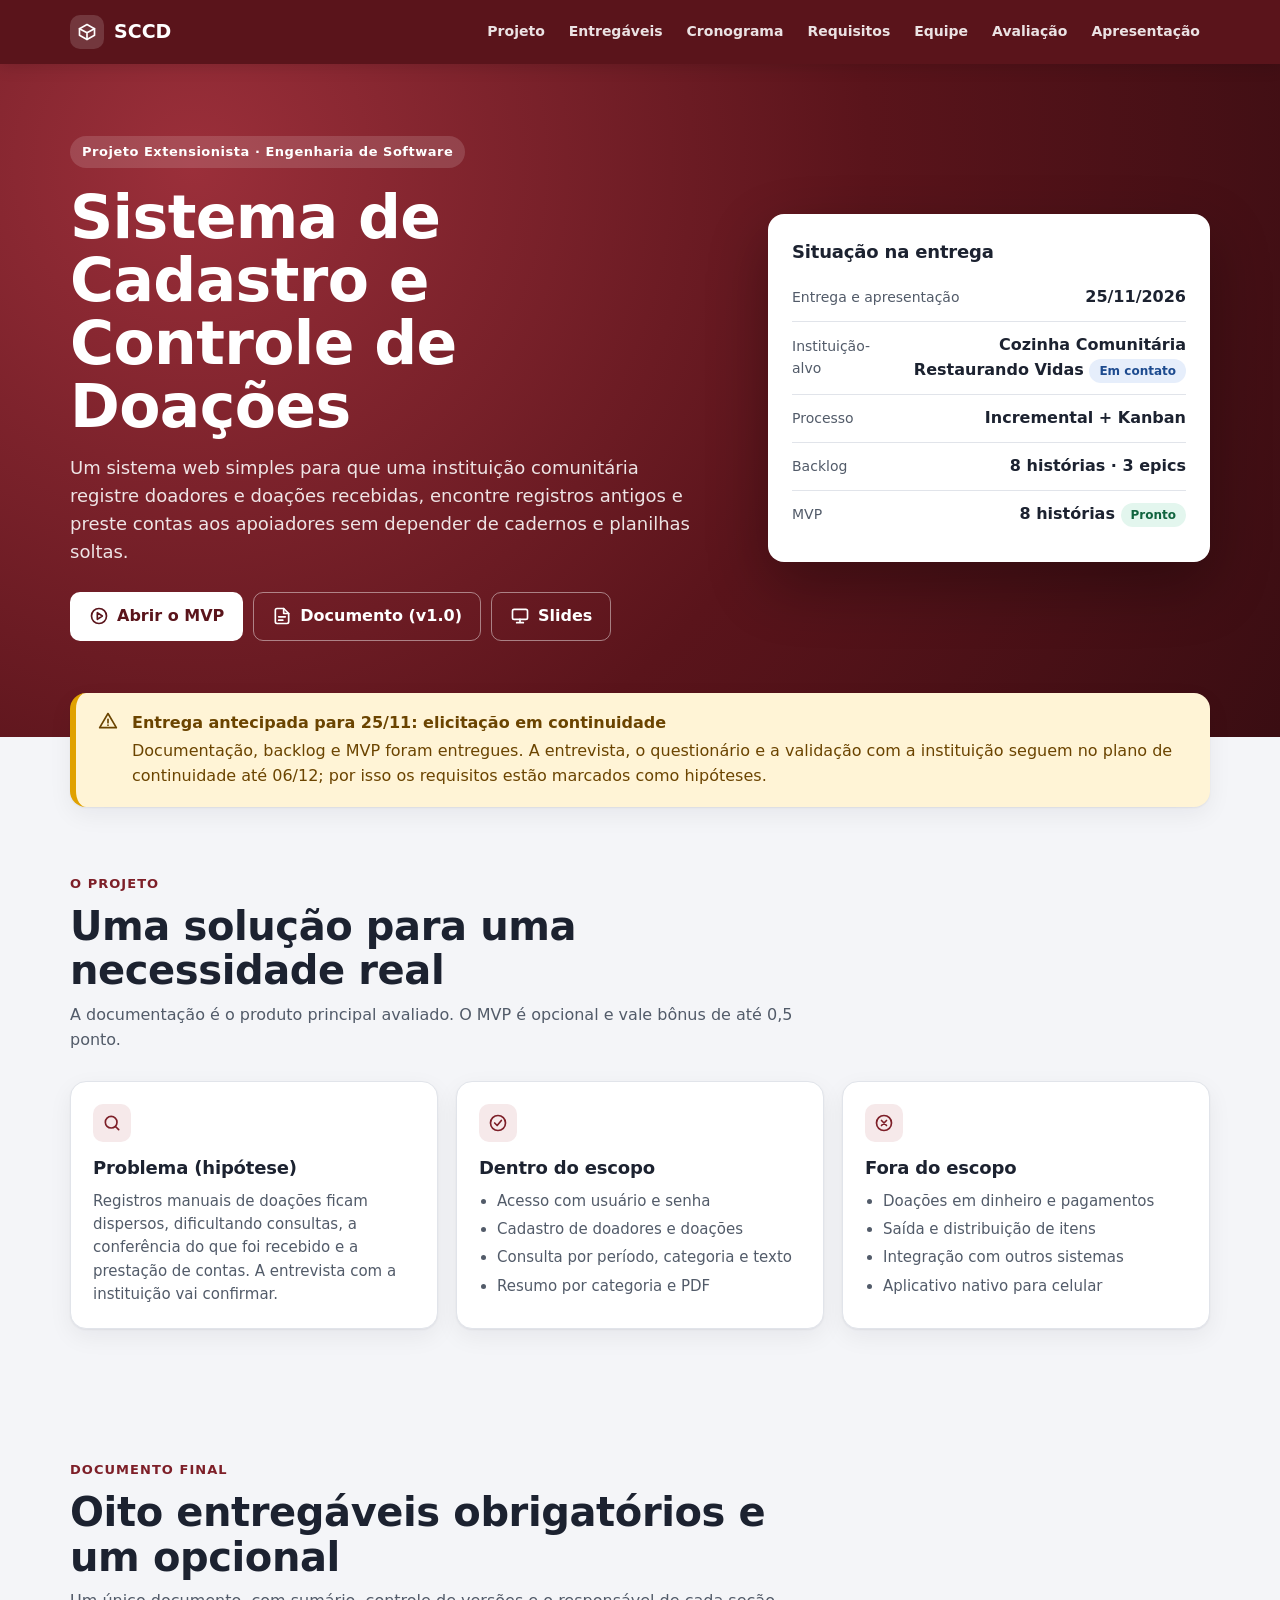
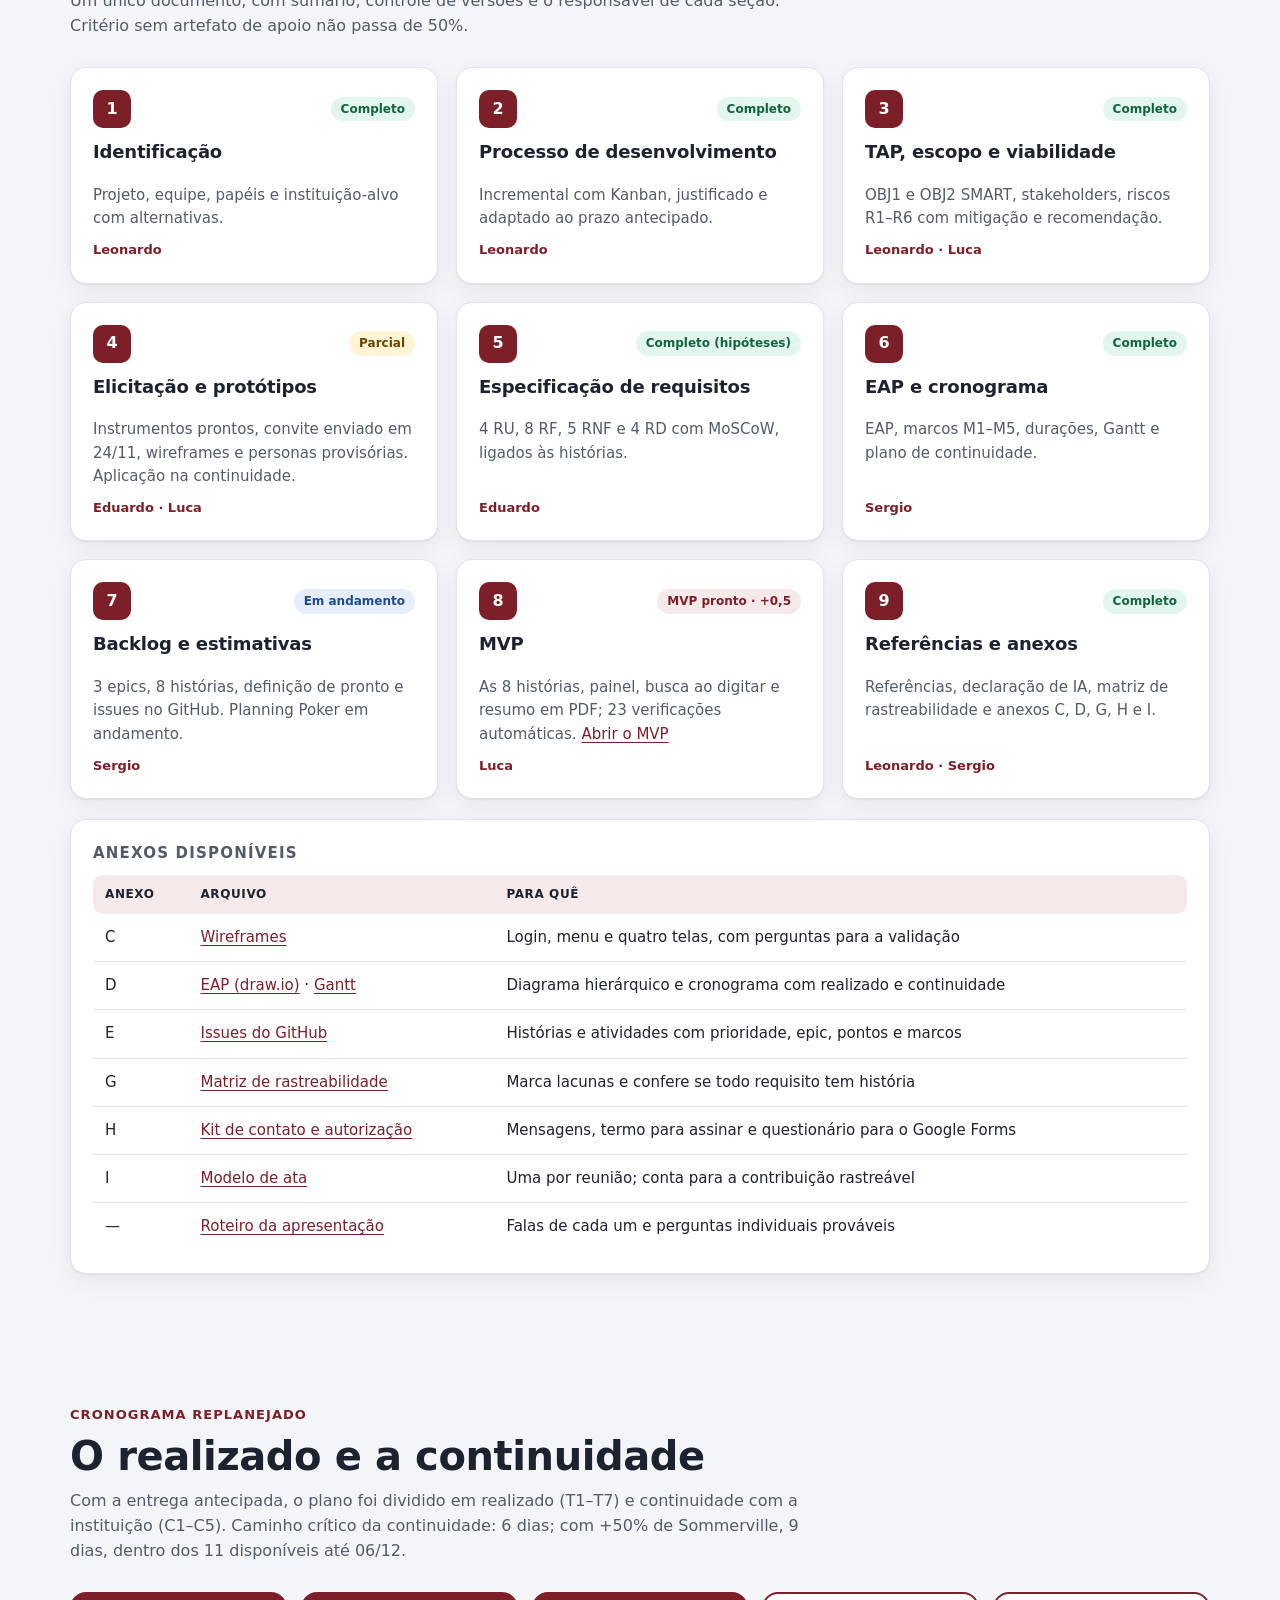
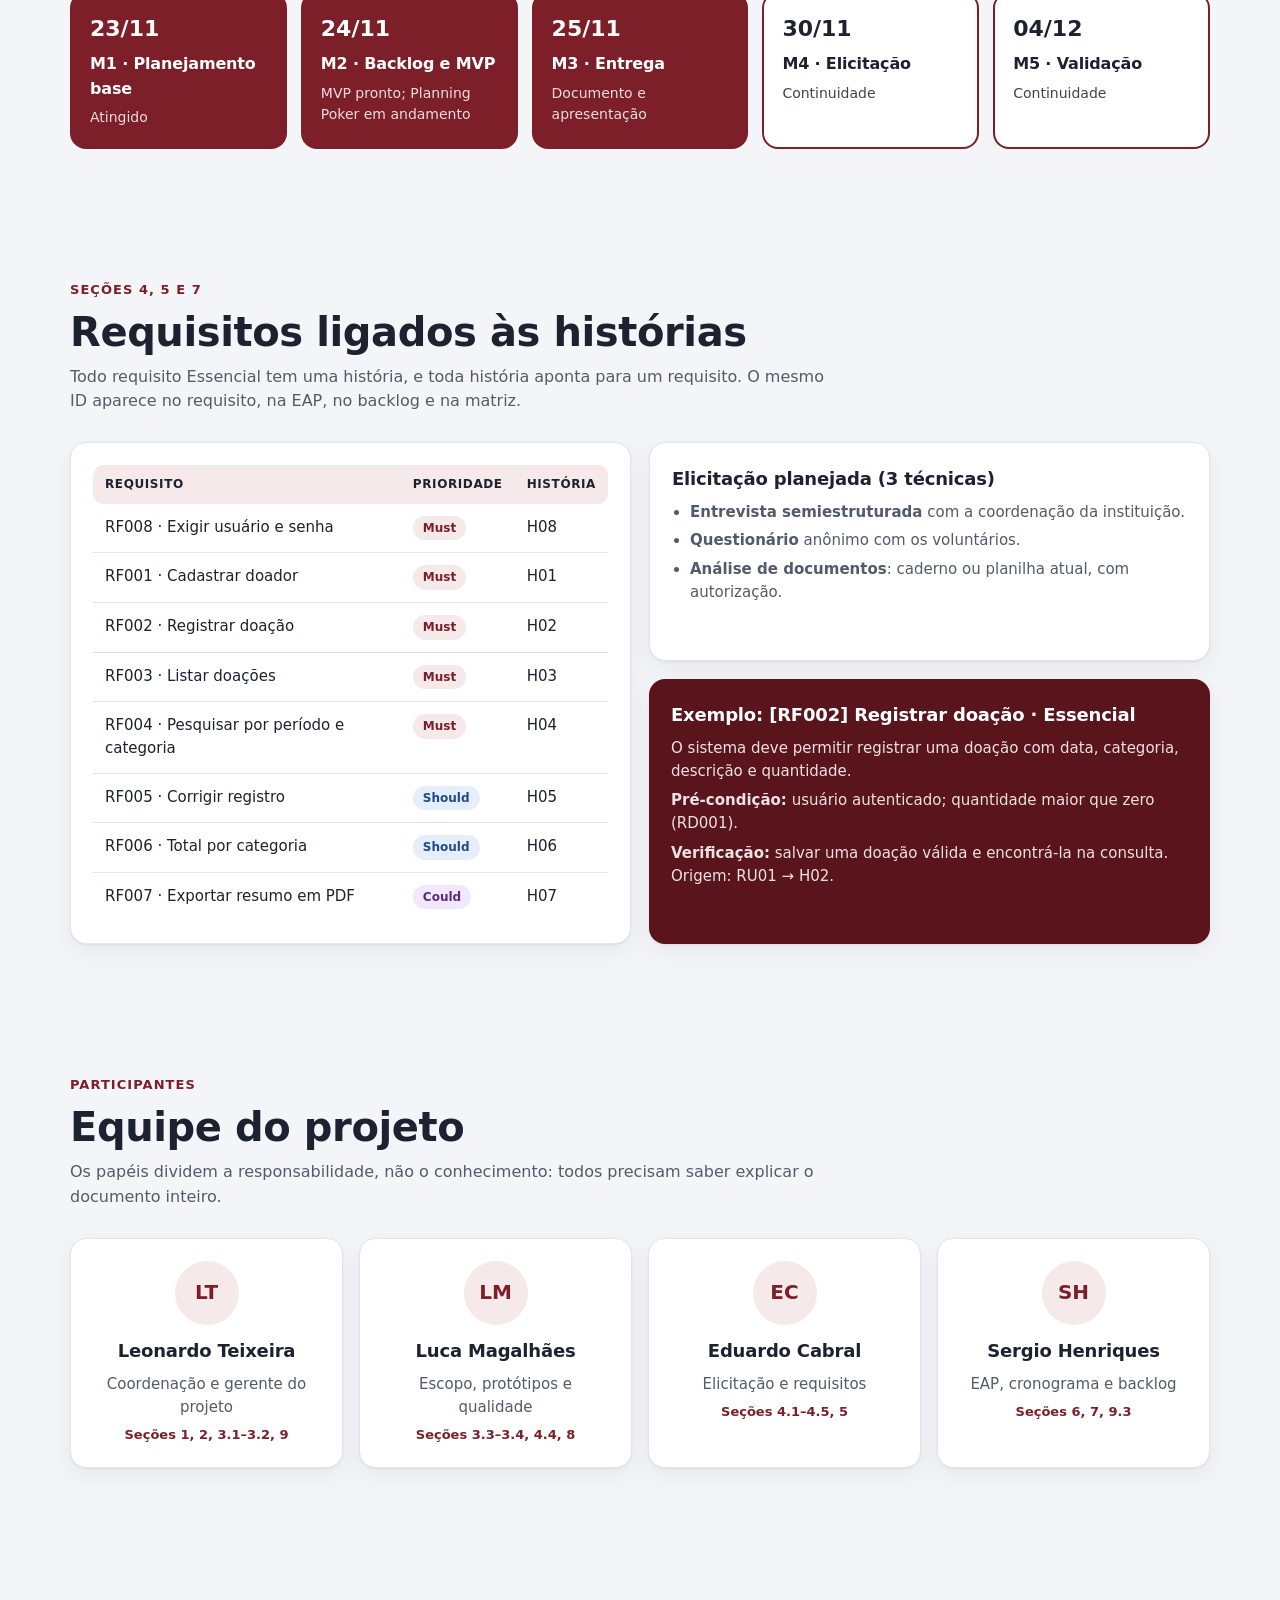
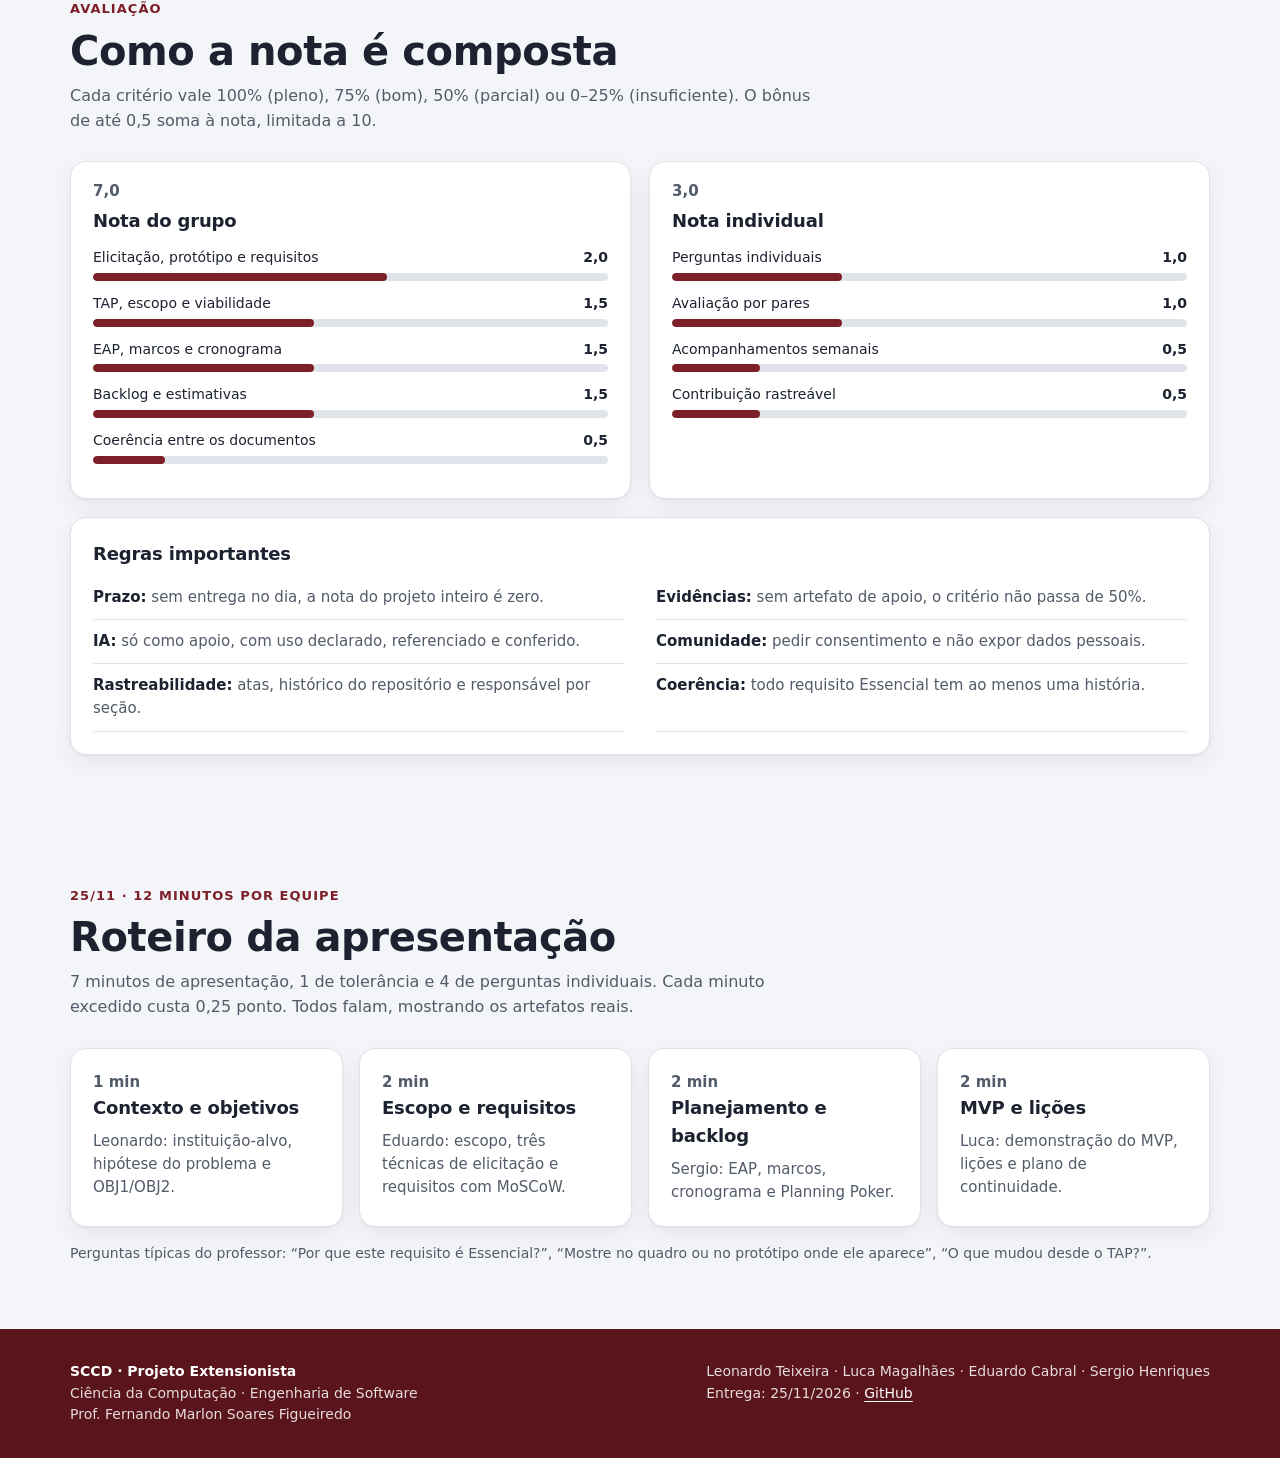
==== commit 88d8112d: "Preenche convite, IA da v0.1 e presentes de 21/11 no documento - Convite enviado em 24/11 à Cozinha " ====
--- a/index.html
+++ b/index.html
@@ -318,7 +318,7 @@
       <article class="cartao entregavel">
         <div class="entregavel-topo"><span class="numero">4</span><span class="selo s-par">Parcial</span></div>
         <h3>Elicitação e protótipos</h3>
-        <p>Instrumentos prontos, contato com a instituição iniciado, wireframes e personas provisórias. Aplicação na continuidade.</p>
+        <p>Instrumentos prontos, convite enviado em 24/11, wireframes e personas provisórias. Aplicação na continuidade.</p>
         <span class="quem">Eduardo · Luca</span>
       </article>
       <article class="cartao entregavel">
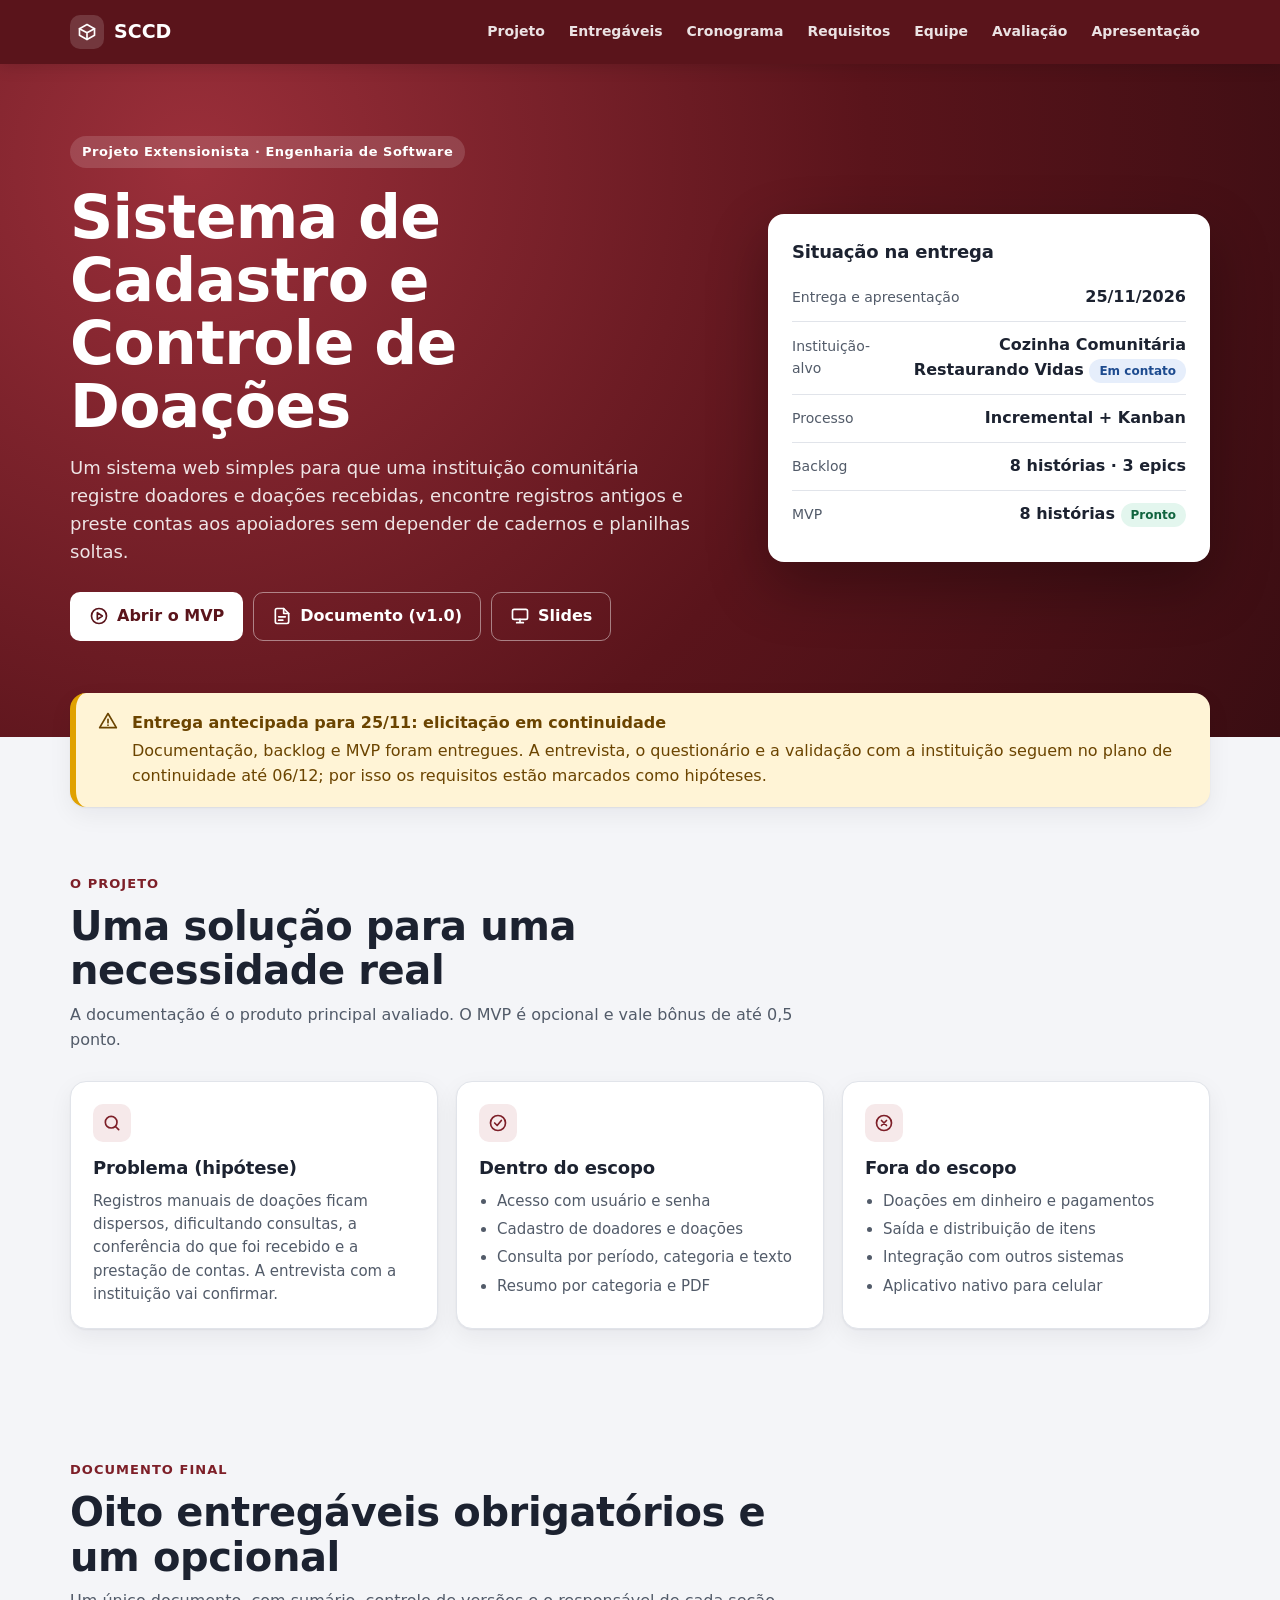
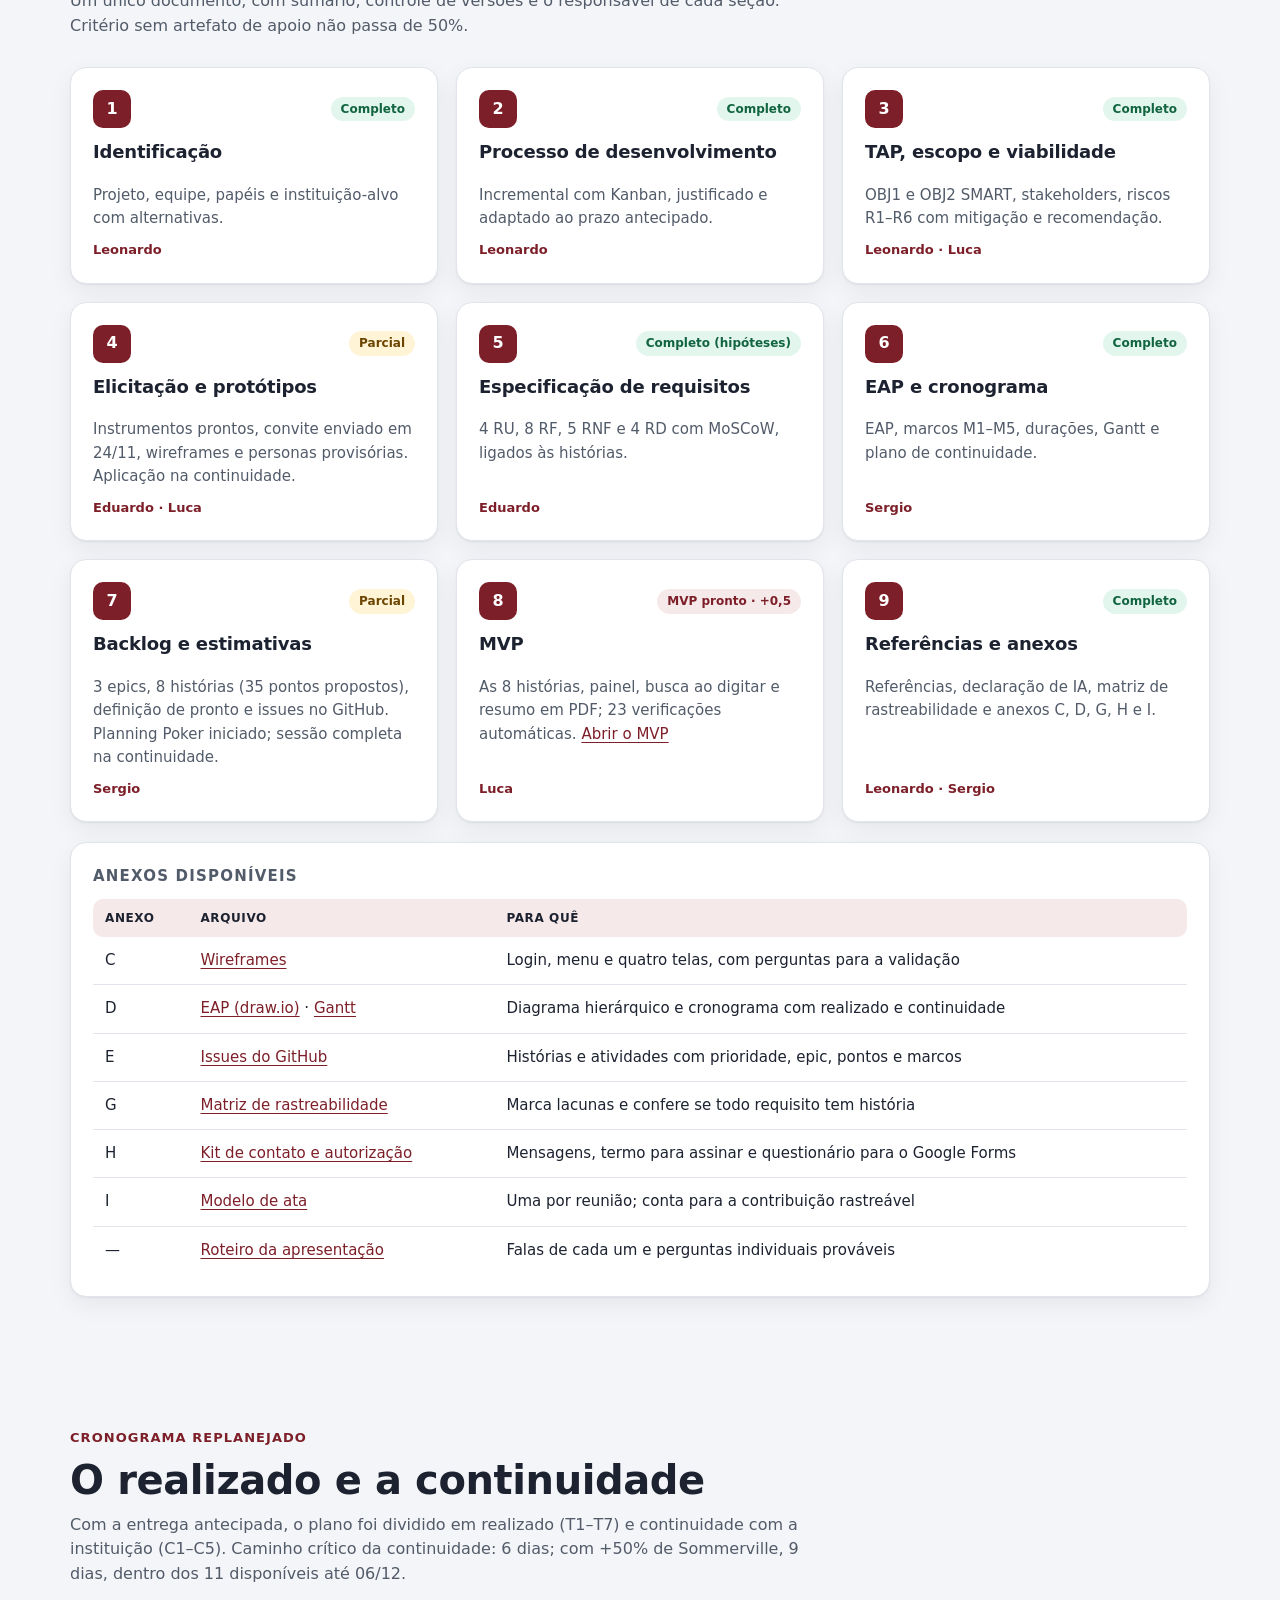
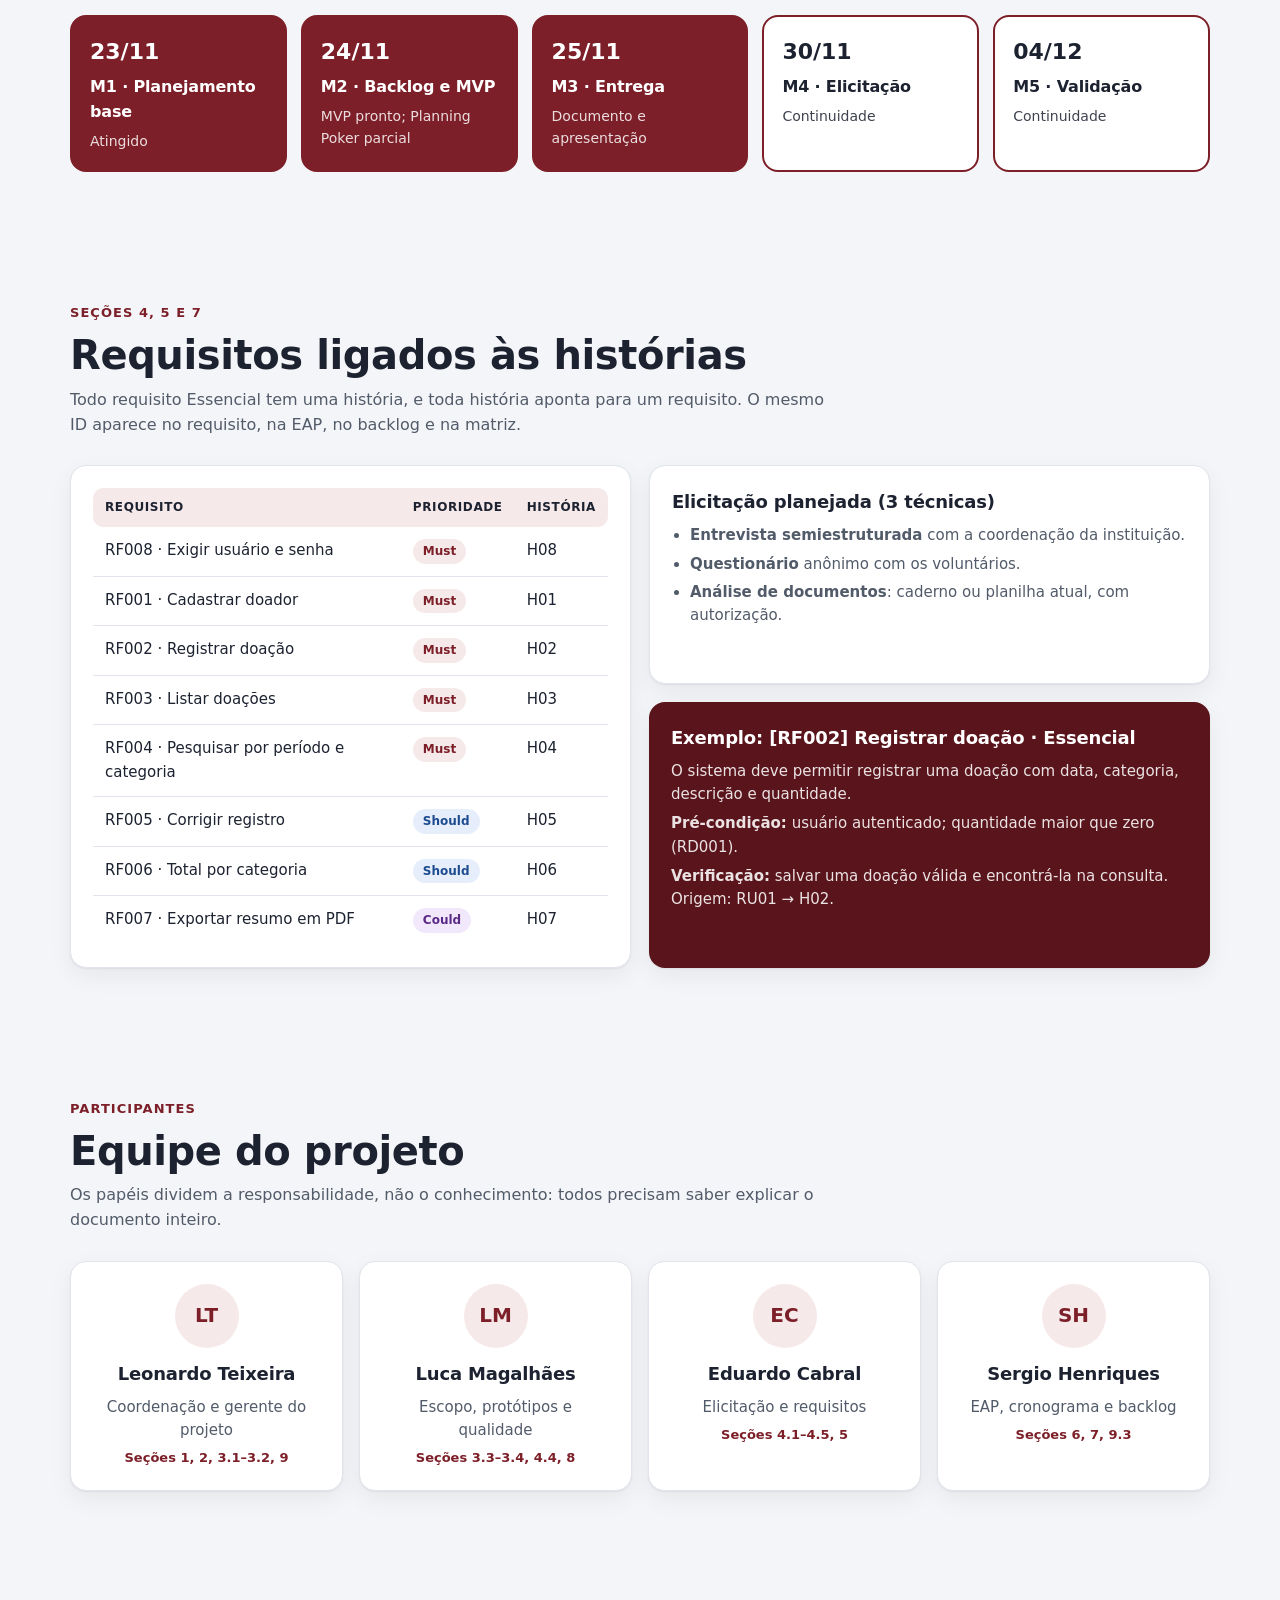
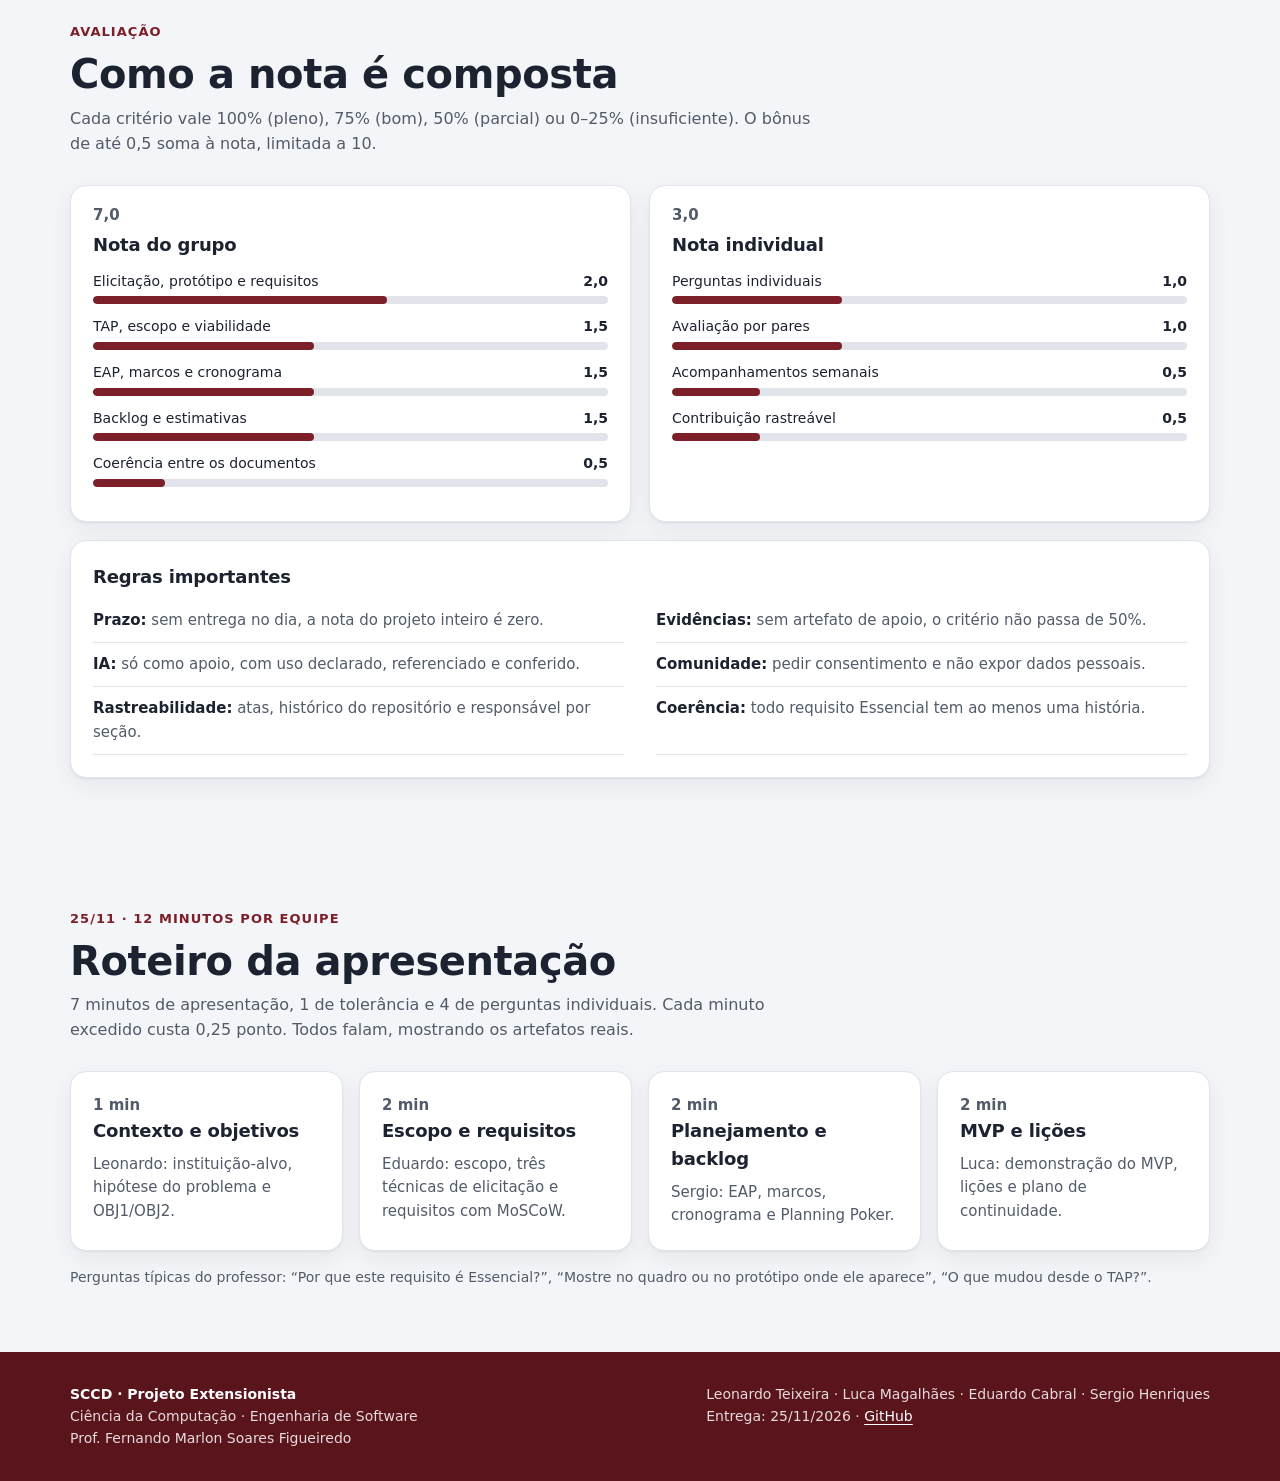
==== commit 4205ac06: "Registra a situação real do Planning Poker (sessão parcial) - Seção 7.3: sessão iniciada em 24/11 co" ====
--- a/index.html
+++ b/index.html
@@ -334,9 +334,9 @@
         <span class="quem">Sergio</span>
       </article>
       <article class="cartao entregavel">
-        <div class="entregavel-topo"><span class="numero">7</span><span class="selo s-and">Em andamento</span></div>
+        <div class="entregavel-topo"><span class="numero">7</span><span class="selo s-par">Parcial</span></div>
         <h3>Backlog e estimativas</h3>
-        <p>3 epics, 8 histórias, definição de pronto e issues no GitHub. Planning Poker em andamento.</p>
+        <p>3 epics, 8 histórias (35 pontos propostos), definição de pronto e issues no GitHub. Planning Poker iniciado; sessão completa na continuidade.</p>
         <span class="quem">Sergio</span>
       </article>
       <article class="cartao entregavel">
@@ -379,7 +379,7 @@
     </div>
     <div class="marcos">
       <article class="marco feito"><span class="data">23/11</span><h3>M1 · Planejamento base</h3><p>Atingido</p></article>
-      <article class="marco feito"><span class="data">24/11</span><h3>M2 · Backlog e MVP</h3><p>MVP pronto; Planning Poker em andamento</p></article>
+      <article class="marco feito"><span class="data">24/11</span><h3>M2 · Backlog e MVP</h3><p>MVP pronto; Planning Poker parcial</p></article>
       <article class="marco feito"><span class="data">25/11</span><h3>M3 · Entrega</h3><p>Documento e apresentação</p></article>
       <article class="marco"><span class="data">30/11</span><h3>M4 · Elicitação</h3><p>Continuidade</p></article>
       <article class="marco"><span class="data">04/12</span><h3>M5 · Validação</h3><p>Continuidade</p></article>
